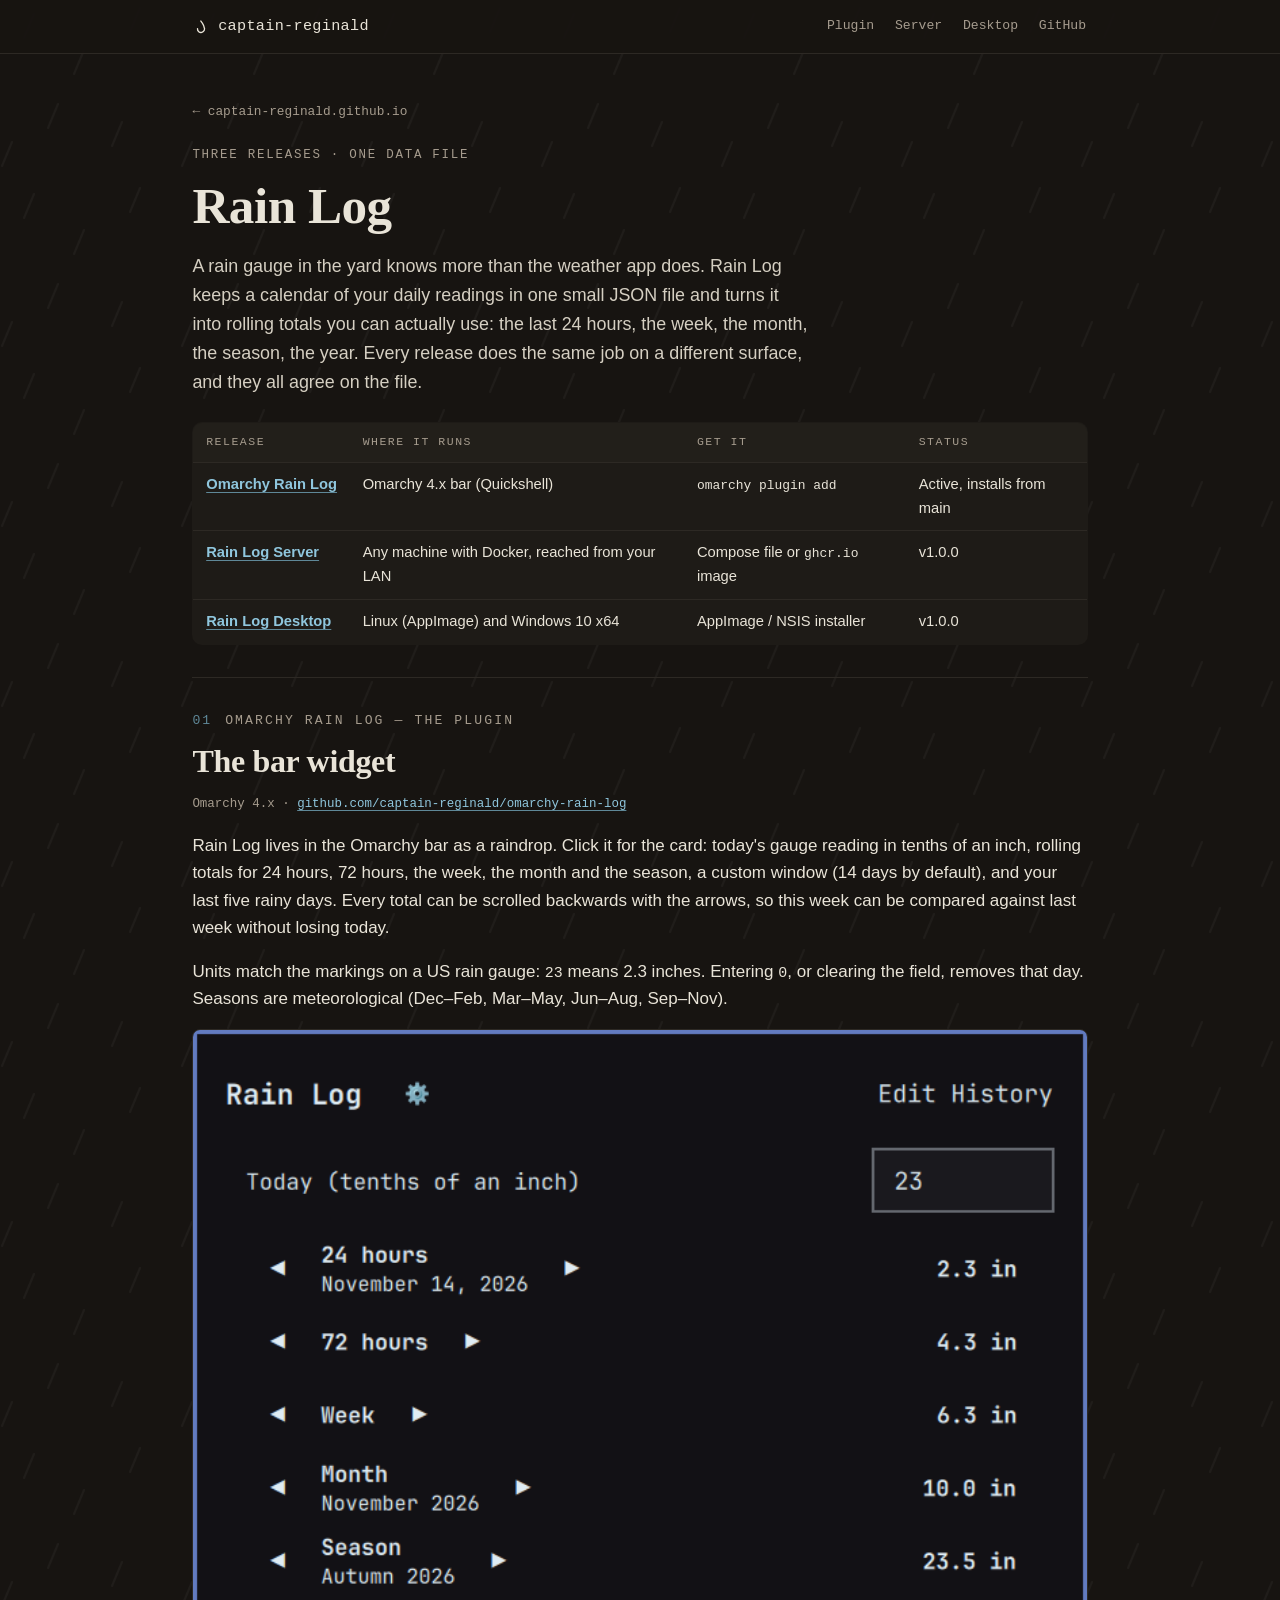
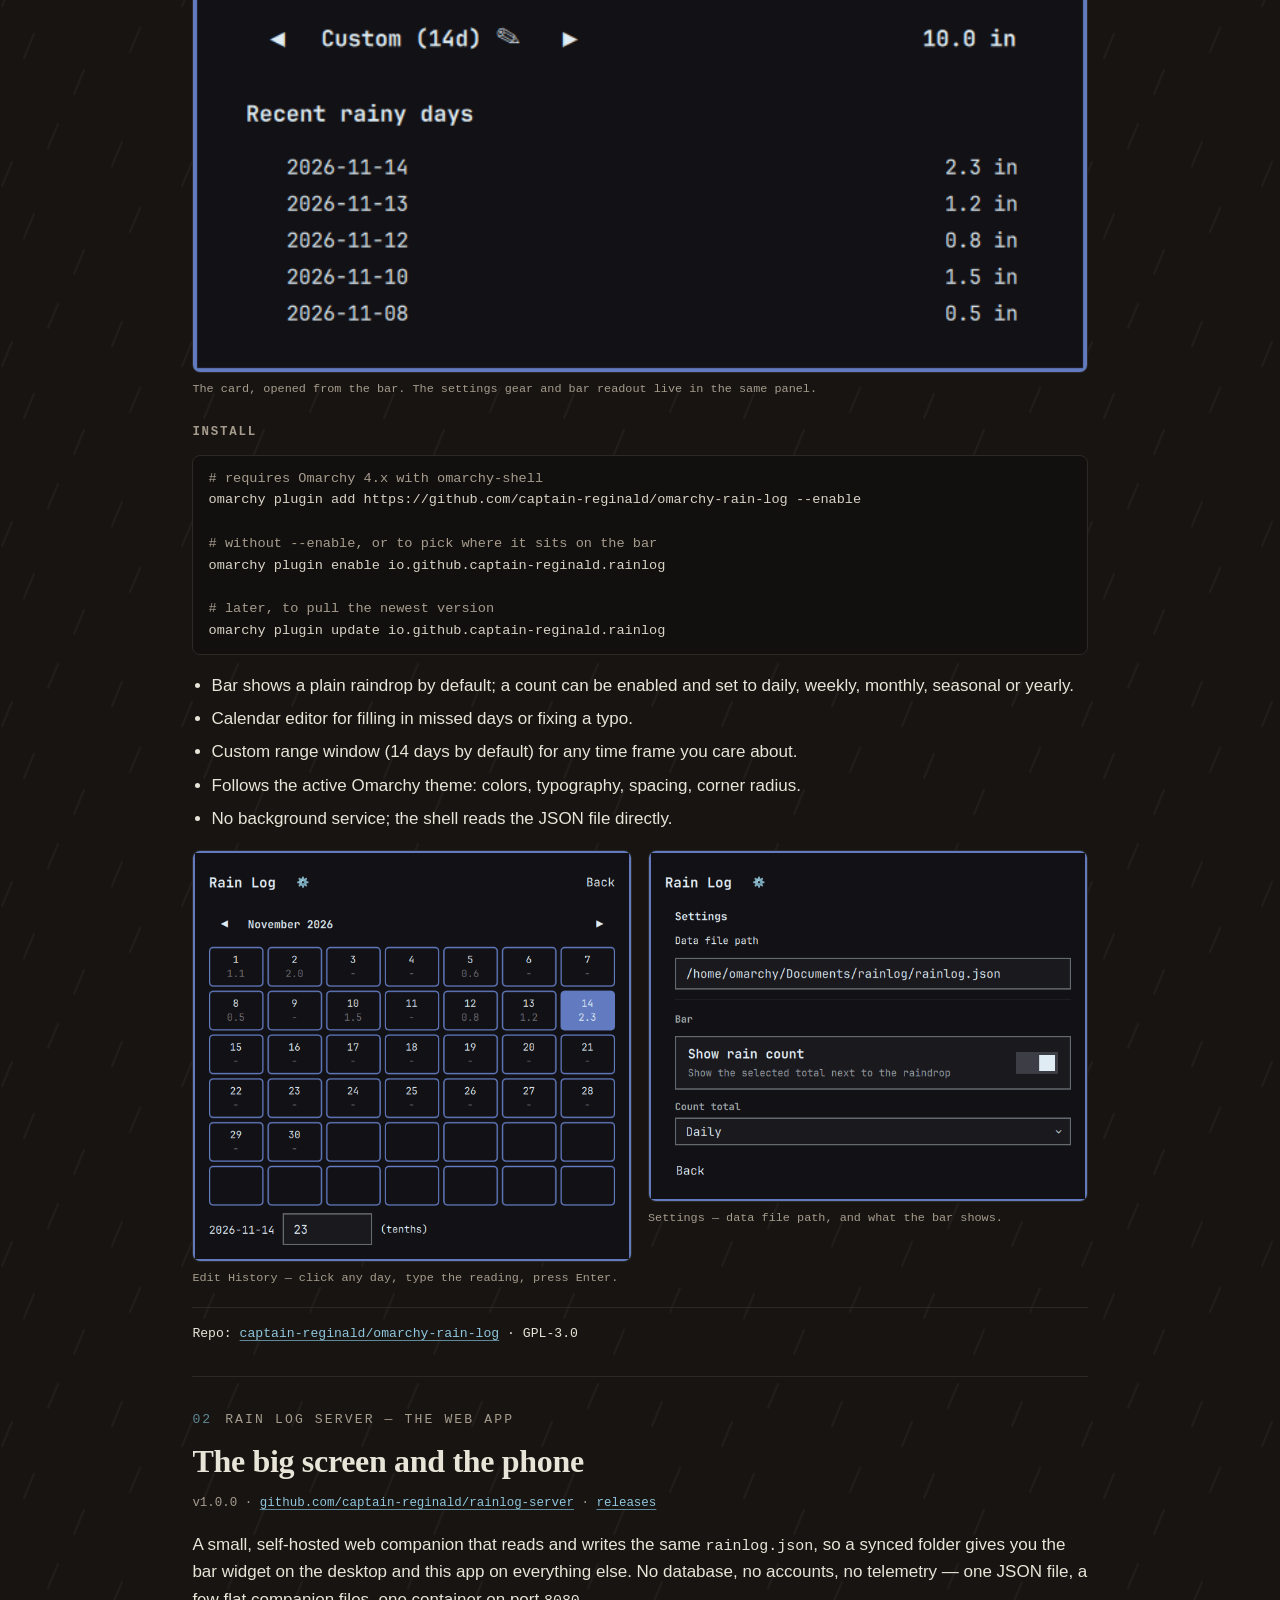
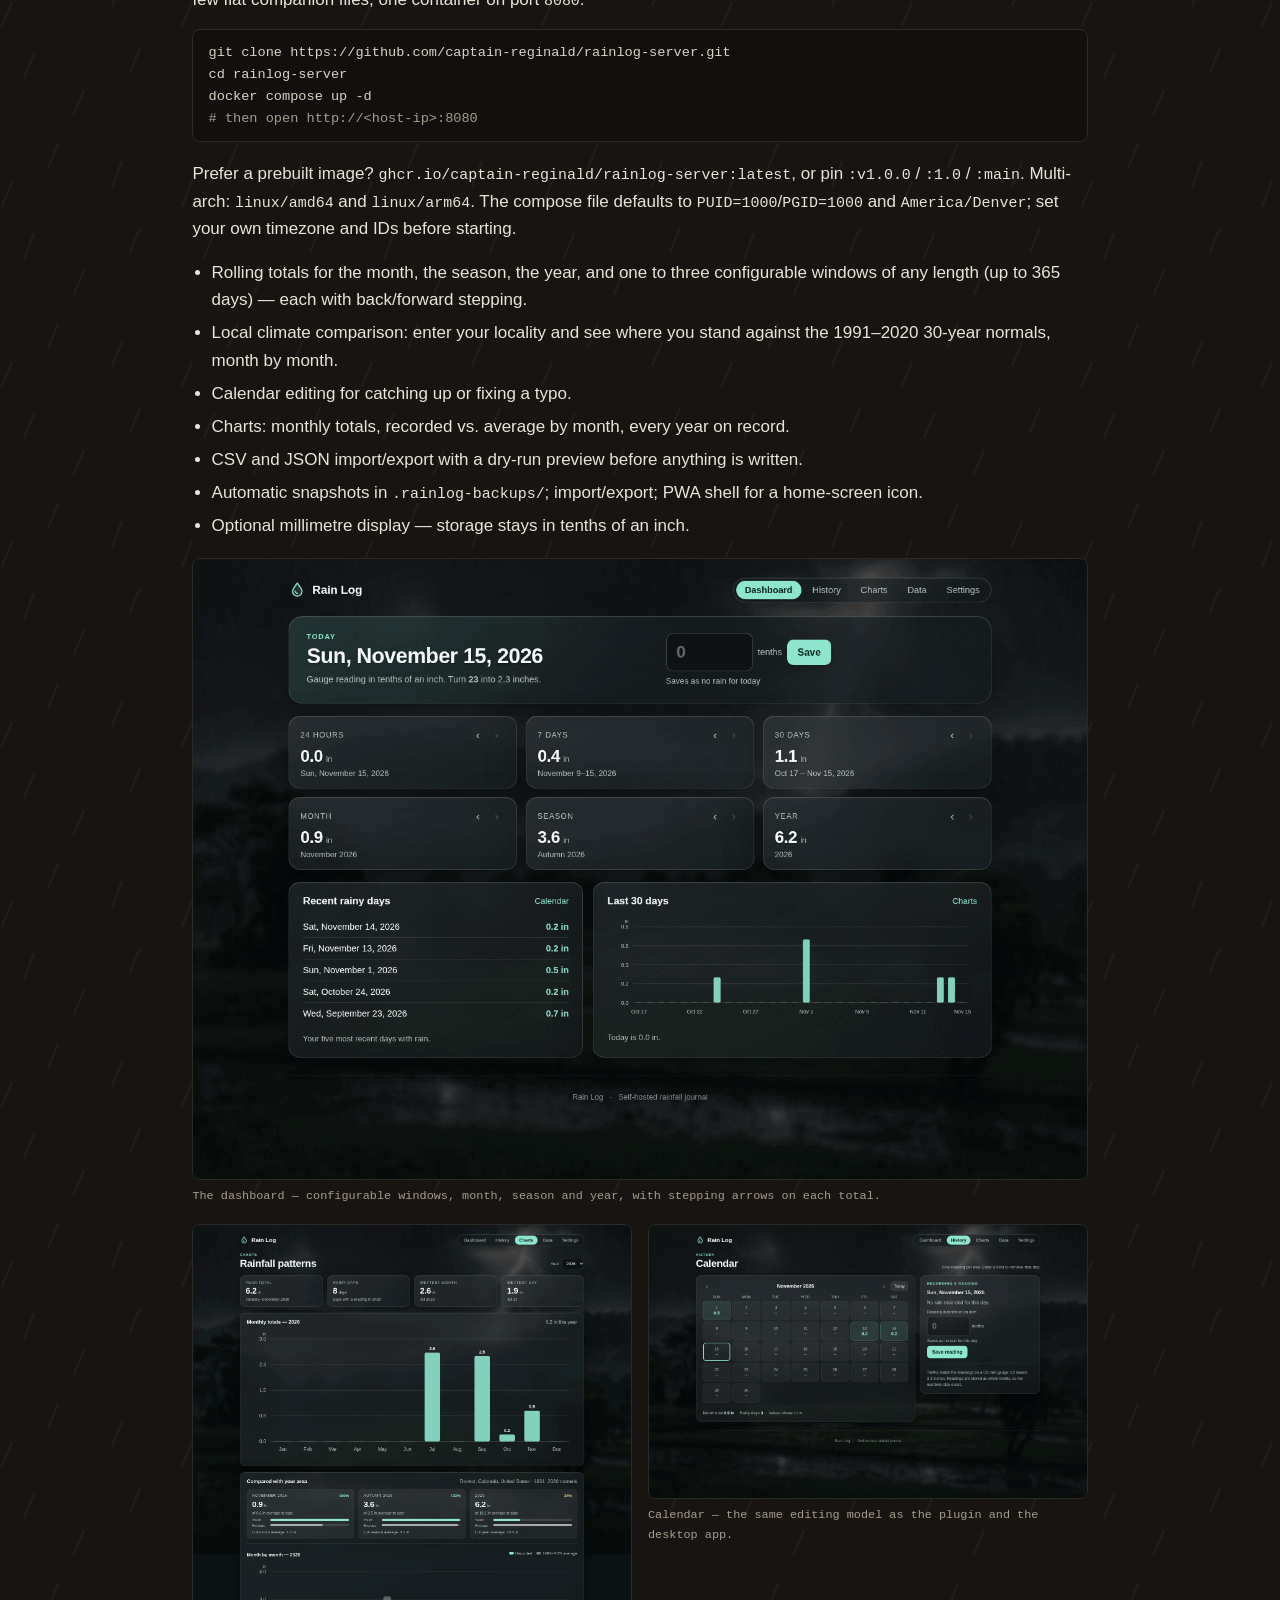
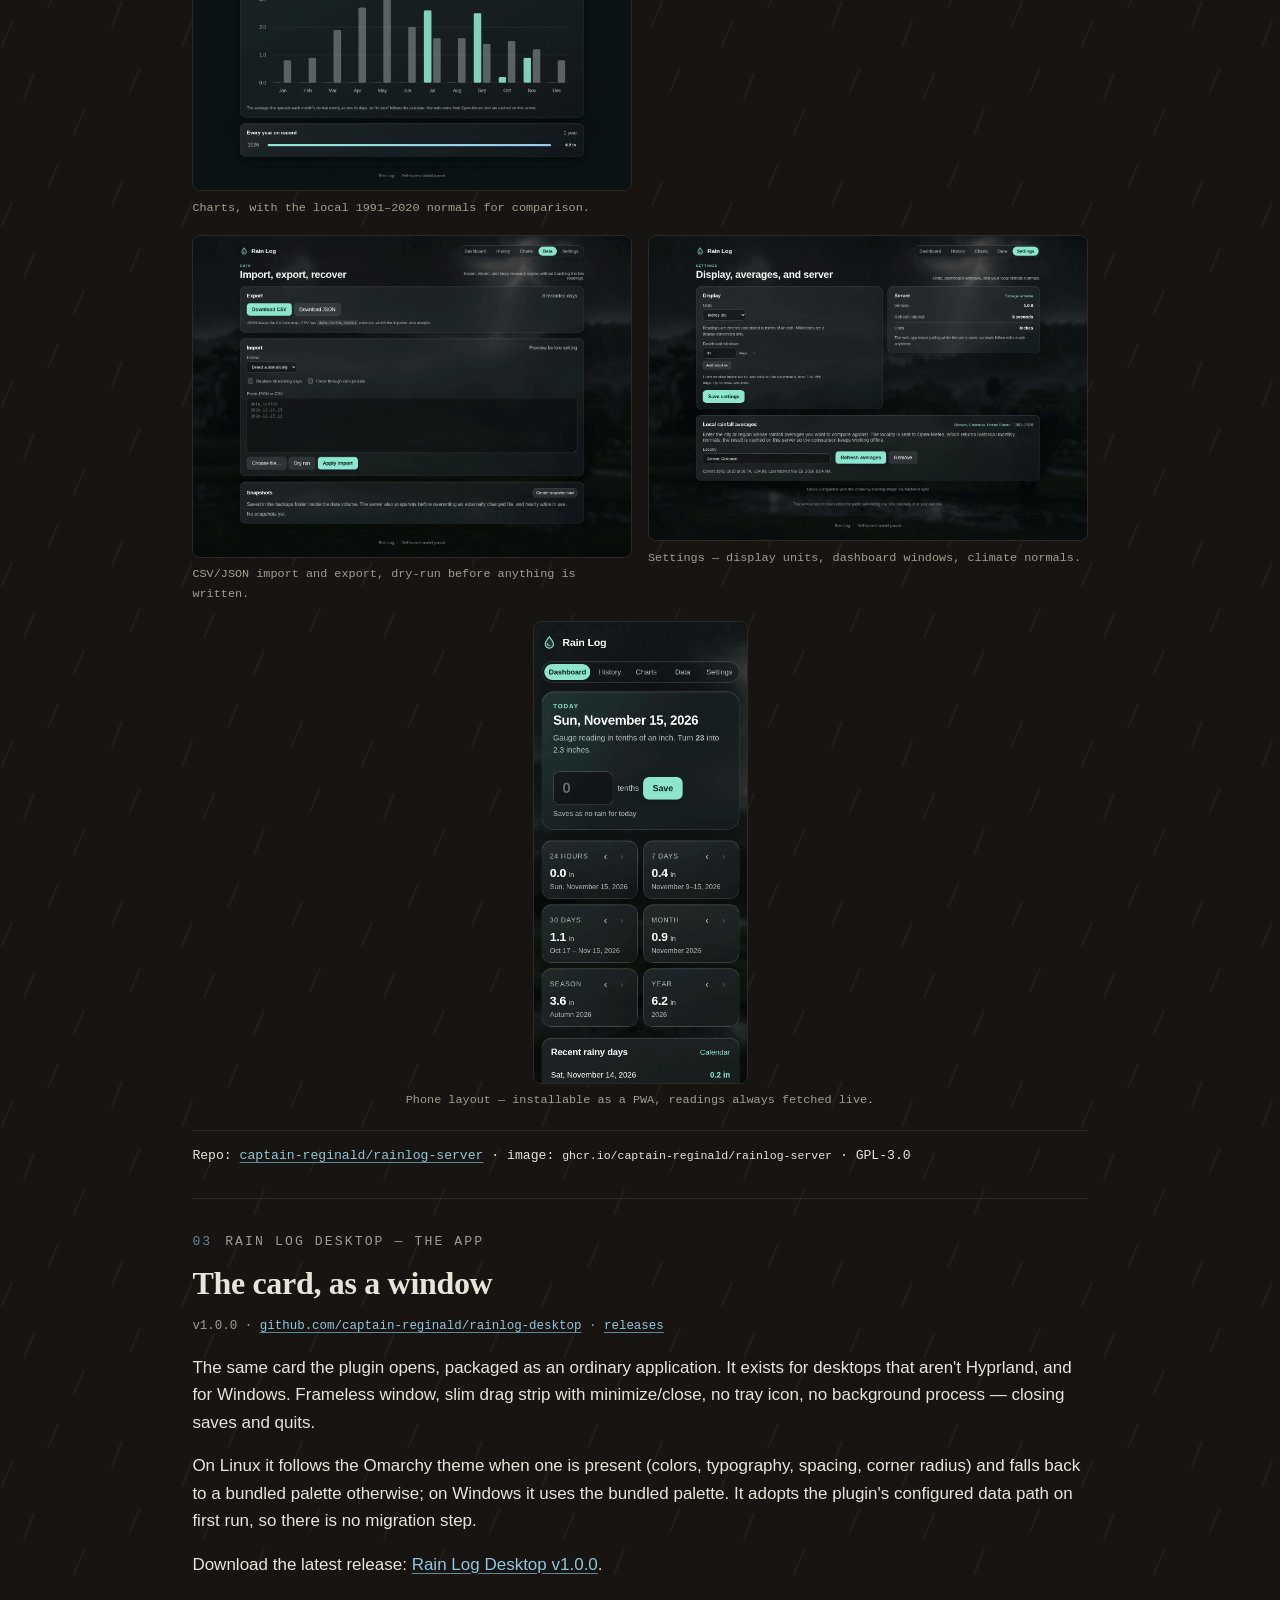
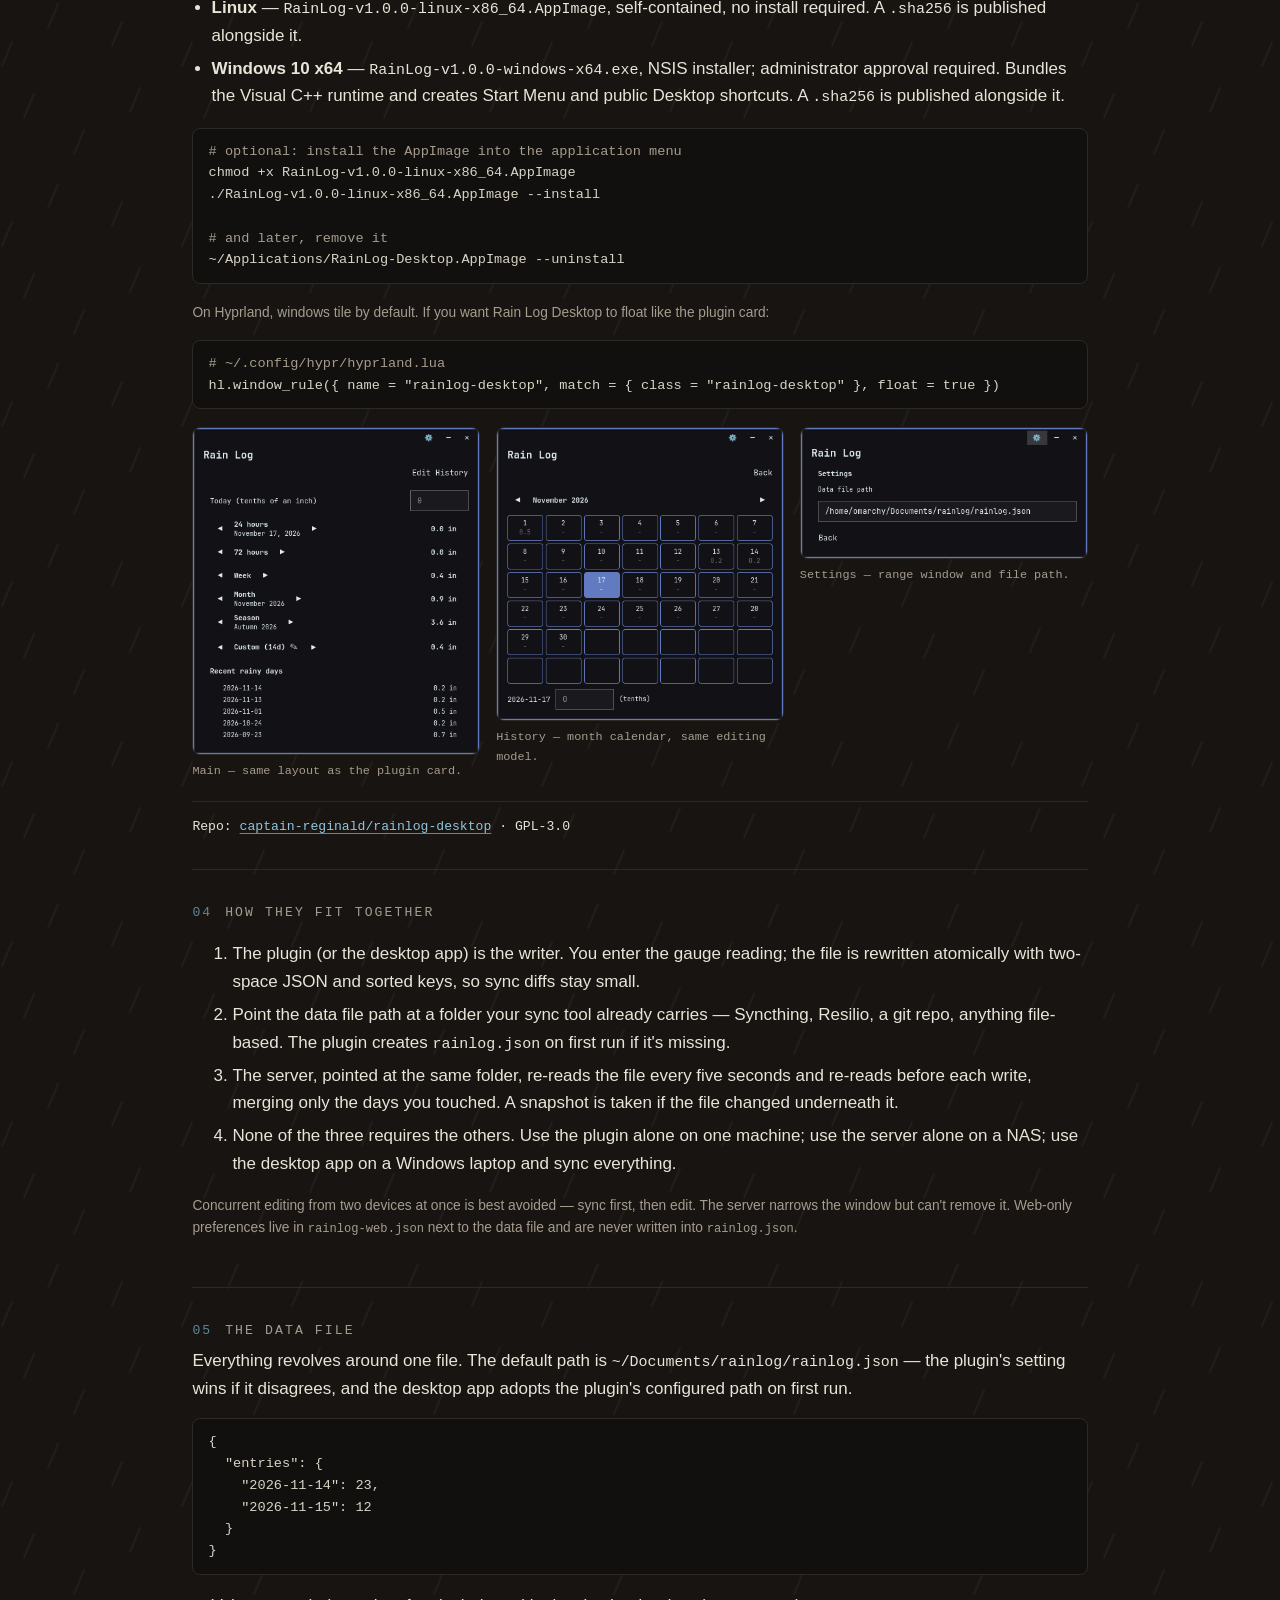
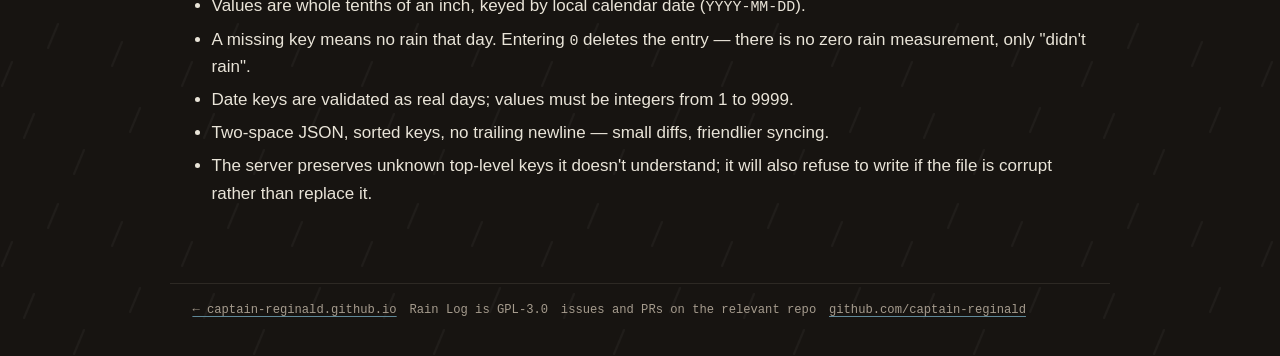
==== rainlog/index.html @ 2ef0c41a "Initial sites: landing page and Rain Log overview" ====
<!doctype html>
<html lang="en">
<head>
<meta charset="utf-8">
<meta name="viewport" content="width=device-width, initial-scale=1">
<title>Rain Log — captain-reginald.github.io</title>
<meta name="description" content="Rain Log in three releases: an Omarchy bar plugin, a self-hosted web app for your LAN, and a desktop companion for Linux and Windows. All of them read and write the same rainlog.json.">
<meta name="theme-color" content="#171411">
<link rel="icon" href="/favicon.svg" type="image/svg+xml">
<meta property="og:type" content="website">
<meta property="og:url" content="https://captain-reginald.github.io/rainlog/">
<meta property="og:title" content="Rain Log — three releases, one data file">
<meta property="og:description" content="An Omarchy bar plugin, a self-hosted web app, and a desktop companion for Windows and Linux. All read and write the same rainlog.json.">
<meta property="og:image" content="https://captain-reginald.github.io/rainlog/assets/server-dashboard.png">
<link rel="stylesheet" href="/rainlog/style.css">
</head>
<body>

<header class="top">
  <div class="wrap top-inner">
    <a class="brand" href="/" aria-label="captain-reginald — home">
      <svg width="17" height="17" viewBox="0 0 64 64" aria-hidden="true">
        <path d="M33.4 11.5c7.6 9.9 11.9 16.4 11.9 22.8a13.3 13.3 0 1 1-24.6 6" fill="none" stroke="currentColor" stroke-width="5" stroke-linecap="round" stroke-linejoin="round"/>
      </svg>
      captain-reginald
    </a>
    <nav aria-label="Rain Log">
      <a href="#plugin">Plugin</a>
      <a href="#server">Server</a>
      <a href="#desktop">Desktop</a>
      <a href="https://github.com/captain-reginald/rainlog-server">GitHub</a>
    </nav>
  </div>
</header>

<main class="wrap">

  <div class="page-head">
    <p class="crumb"><a href="/">← captain-reginald.github.io</a></p>
    <p class="kicker" style="margin-top: 1.4rem;">three releases · one data file</p>
    <h1>Rain Log</h1>
    <p class="lede">A rain gauge in the yard knows more than the weather app does. Rain Log keeps a calendar of your daily readings in one small JSON file and turns it into rolling totals you can actually use: the last 24 hours, the week, the month, the season, the year. Every release does the same job on a different surface, and they all agree on the file.</p>

    <div class="compare-wrap">
      <table class="compare">
        <thead>
          <tr><th scope="col">Release</th><th scope="col">Where it runs</th><th scope="col">Get it</th><th scope="col">Status</th></tr>
        </thead>
        <tbody>
          <tr>
            <td><a href="#plugin">Omarchy Rain Log</a></td>
            <td>Omarchy 4.x bar (Quickshell)</td>
            <td><code>omarchy plugin add</code></td>
            <td>Active, installs from main</td>
          </tr>
          <tr>
            <td><a href="#server">Rain Log Server</a></td>
            <td>Any machine with Docker, reached from your LAN</td>
            <td>Compose file or <code>ghcr.io</code> image</td>
            <td>v1.0.0</td>
          </tr>
          <tr>
            <td><a href="#desktop">Rain Log Desktop</a></td>
            <td>Linux (AppImage) and Windows 10 x64</td>
            <td>AppImage / NSIS installer</td>
            <td>v1.0.0</td>
          </tr>
        </tbody>
      </table>
    </div>
  </div>

  <section class="block" id="plugin" aria-labelledby="h-plugin">
    <h2 id="h-plugin"><span class="h-num">01</span>Omarchy Rain Log — the plugin</h2>
    <p class="release-title">The bar widget</p>
    <p class="status">Omarchy 4.x · <a href="https://github.com/captain-reginald/omarchy-rain-log">github.com/captain-reginald/omarchy-rain-log</a></p>

    <p>Rain Log lives in the Omarchy bar as a raindrop. Click it for the card: today's gauge reading in tenths of an inch, rolling totals for 24 hours, 72 hours, the week, the month and the season, a custom window (14 days by default), and your last five rainy days. Every total can be scrolled backwards with the arrows, so this week can be compared against last week without losing today.</p>

    <p>Units match the markings on a US rain gauge: <code>23</code> means 2.3 inches. Entering <code>0</code>, or clearing the field, removes that day. Seasons are meteorological (Dec–Feb, Mar–May, Jun–Aug, Sep–Nov).</p>

    <figure class="figure">
      <img src="/rainlog/assets/plugin-preview.png" alt="Rain Log plugin card open from the Omarchy bar: today's reading of 23 tenths, rolling totals for 24 hours, 72 hours, week, month, season and a 14-day custom window" width="660" height="620" loading="lazy">
      <figcaption>The card, opened from the bar. The settings gear and bar readout live in the same panel.</figcaption>
    </figure>

    <h3 class="kicker" style="margin-top:1.4rem;">Install</h3>
    <pre class="cmd"><span class="c"># requires Omarchy 4.x with omarchy-shell</span>
omarchy plugin add https://github.com/captain-reginald/omarchy-rain-log --enable

<span class="c"># without --enable, or to pick where it sits on the bar</span>
omarchy plugin enable io.github.captain-reginald.rainlog

<span class="c"># later, to pull the newest version</span>
omarchy plugin update io.github.captain-reginald.rainlog</pre>

    <ul>
      <li>Bar shows a plain raindrop by default; a count can be enabled and set to daily, weekly, monthly, seasonal or yearly.</li>
      <li>Calendar editor for filling in missed days or fixing a typo.</li>
      <li>Custom range window (14 days by default) for any time frame you care about.</li>
      <li>Follows the active Omarchy theme: colors, typography, spacing, corner radius.</li>
      <li>No background service; the shell reads the JSON file directly.</li>
    </ul>

    <div class="shot-row">
      <figure class="figure">
        <img src="/rainlog/assets/plugin-calendar.png" alt="Edit History calendar for November 2026, showing daily totals and an entry field for the selected day" loading="lazy">
        <figcaption>Edit History — click any day, type the reading, press Enter.</figcaption>
      </figure>
      <figure class="figure">
        <img src="/rainlog/assets/plugin-settings.png" alt="Plugin settings page with the data file path, the bar count toggle and the total to display" loading="lazy">
        <figcaption>Settings — data file path, and what the bar shows.</figcaption>
      </figure>
    </div>

    <p class="repo-line">Repo: <a href="https://github.com/captain-reginald/omarchy-rain-log">captain-reginald/omarchy-rain-log</a> · GPL-3.0</p>
  </section>

  <section class="block" id="server" aria-labelledby="h-server">
    <h2 id="h-server"><span class="h-num">02</span>Rain Log Server — the web app</h2>
    <p class="release-title">The big screen and the phone</p>
    <p class="status">v1.0.0 · <a href="https://github.com/captain-reginald/rainlog-server">github.com/captain-reginald/rainlog-server</a> · <a href="https://github.com/captain-reginald/rainlog-server/releases">releases</a></p>

    <p>A small, self-hosted web companion that reads and writes the same <code>rainlog.json</code>, so a synced folder gives you the bar widget on the desktop and this app on everything else. No database, no accounts, no telemetry — one JSON file, a few flat companion files, one container on port <code>8080</code>.</p>

    <pre class="cmd">git clone https://github.com/captain-reginald/rainlog-server.git
cd rainlog-server
docker compose up -d
<span class="c"># then open http://&lt;host-ip&gt;:8080</span></pre>

    <p>Prefer a prebuilt image? <code>ghcr.io/captain-reginald/rainlog-server:latest</code>, or pin <code>:v1.0.0</code> / <code>:1.0</code> / <code>:main</code>. Multi-arch: <code>linux/amd64</code> and <code>linux/arm64</code>. The compose file defaults to <code>PUID=1000</code>/<code>PGID=1000</code> and <code>America/Denver</code>; set your own timezone and IDs before starting.</p>

    <ul>
      <li>Rolling totals for the month, the season, the year, and one to three configurable windows of any length (up to 365 days) — each with back/forward stepping.</li>
      <li>Local climate comparison: enter your locality and see where you stand against the 1991–2020 30-year normals, month by month.</li>
      <li>Calendar editing for catching up or fixing a typo.</li>
      <li>Charts: monthly totals, recorded vs. average by month, every year on record.</li>
      <li>CSV and JSON import/export with a dry-run preview before anything is written.</li>
      <li>Automatic snapshots in <code>.rainlog-backups/</code>; import/export; PWA shell for a home-screen icon.</li>
      <li>Optional millimetre display — storage stays in tenths of an inch.</li>
    </ul>

    <figure class="figure">
      <img src="/rainlog/assets/server-dashboard.png" alt="Rain Log web dashboard: big-screen view with rolling totals for 24 hours, 7 days, a configurable 30-day window, month, season and year" width="1440" height="1024" loading="lazy">
      <figcaption>The dashboard — configurable windows, month, season and year, with stepping arrows on each total.</figcaption>
    </figure>

    <div class="shot-row">
      <figure class="figure">
        <img src="/rainlog/assets/server-charts.png" alt="Charts page: monthly totals for 2026, recorded versus 1991–2020 averages month by month, and every year on record" loading="lazy">
        <figcaption>Charts, with the local 1991–2020 normals for comparison.</figcaption>
      </figure>
      <figure class="figure">
        <img src="/rainlog/assets/server-history.png" alt="Calendar page: month grid with daily totals, side panel for recording or editing a reading" loading="lazy">
        <figcaption>Calendar — the same editing model as the plugin and the desktop app.</figcaption>
      </figure>
    </div>

    <div class="shot-row">
      <figure class="figure">
        <img src="/rainlog/assets/server-data.png" alt="Data page with import and export for JSON and CSV, including a dry-run preview" loading="lazy">
        <figcaption>CSV/JSON import and export, dry-run before anything is written.</figcaption>
      </figure>
      <figure class="figure">
        <img src="/rainlog/assets/server-settings.png" alt="Settings page: display units, dashboard windows, local climate normals, and server version" loading="lazy">
        <figcaption>Settings — display units, dashboard windows, climate normals.</figcaption>
      </figure>
    </div>

    <figure class="figure figure-phone">
      <img src="/rainlog/assets/server-mobile.png" alt="The web app on a phone: today's reading and the rolling totals stacked in one column" loading="lazy">
      <figcaption>Phone layout — installable as a PWA, readings always fetched live.</figcaption>
    </figure>

    <p class="repo-line">Repo: <a href="https://github.com/captain-reginald/rainlog-server">captain-reginald/rainlog-server</a> · image: <code>ghcr.io/captain-reginald/rainlog-server</code> · GPL-3.0</p>
  </section>

  <section class="block" id="desktop" aria-labelledby="h-desktop">
    <h2 id="h-desktop"><span class="h-num">03</span>Rain Log Desktop — the app</h2>
    <p class="release-title">The card, as a window</p>
    <p class="status">v1.0.0 · <a href="https://github.com/captain-reginald/rainlog-desktop">github.com/captain-reginald/rainlog-desktop</a> · <a href="https://github.com/captain-reginald/rainlog-desktop/releases/latest">releases</a></p>

    <p>The same card the plugin opens, packaged as an ordinary application. It exists for desktops that aren't Hyprland, and for Windows. Frameless window, slim drag strip with minimize/close, no tray icon, no background process — closing saves and quits.</p>

    <p>On Linux it follows the Omarchy theme when one is present (colors, typography, spacing, corner radius) and falls back to a bundled palette otherwise; on Windows it uses the bundled palette. It adopts the plugin's configured data path on first run, so there is no migration step.</p>

    <p>Download the latest release: <a href="https://github.com/captain-reginald/rainlog-desktop/releases/latest">Rain Log Desktop v1.0.0</a>.</p>
    <ul>
      <li><strong>Linux</strong> — <code>RainLog-v1.0.0-linux-x86_64.AppImage</code>, self-contained, no install required. A <code>.sha256</code> is published alongside it.</li>
      <li><strong>Windows 10 x64</strong> — <code>RainLog-v1.0.0-windows-x64.exe</code>, NSIS installer; administrator approval required. Bundles the Visual C++ runtime and creates Start Menu and public Desktop shortcuts. A <code>.sha256</code> is published alongside it.</li>
    </ul>

    <pre class="cmd"><span class="c"># optional: install the AppImage into the application menu</span>
chmod +x RainLog-v1.0.0-linux-x86_64.AppImage
./RainLog-v1.0.0-linux-x86_64.AppImage --install

<span class="c"># and later, remove it</span>
~/Applications/RainLog-Desktop.AppImage --uninstall</pre>

    <p class="kbd-note">On Hyprland, windows tile by default. If you want Rain Log Desktop to float like the plugin card:</p>
    <pre class="cmd"><span class="c"># ~/.config/hypr/hyprland.lua</span>
hl.window_rule({ name = "rainlog-desktop", match = { class = "rainlog-desktop" }, float = true })</pre>

    <div class="shot-row">
      <figure class="figure">
        <img src="/rainlog/assets/desktop-main.png" alt="Rain Log Desktop main window: gauge input, rolling totals, recent rainy days" loading="lazy">
        <figcaption>Main — same layout as the plugin card.</figcaption>
      </figure>
      <figure class="figure">
        <img src="/rainlog/assets/desktop-history.png" alt="Rain Log Desktop calendar editor" loading="lazy">
        <figcaption>History — month calendar, same editing model.</figcaption>
      </figure>
      <figure class="figure">
        <img src="/rainlog/assets/desktop-settings.png" alt="Rain Log Desktop settings view" loading="lazy">
        <figcaption>Settings — range window and file path.</figcaption>
      </figure>
    </div>

    <p class="repo-line">Repo: <a href="https://github.com/captain-reginald/rainlog-desktop">captain-reginald/rainlog-desktop</a> · GPL-3.0</p>
  </section>

  <section class="block" id="together" aria-labelledby="h-together">
    <h2 id="h-together"><span class="h-num">04</span>How they fit together</h2>
    <ol>
      <li>The plugin (or the desktop app) is the writer. You enter the gauge reading; the file is rewritten atomically with two-space JSON and sorted keys, so sync diffs stay small.</li>
      <li>Point the data file path at a folder your sync tool already carries — Syncthing, Resilio, a git repo, anything file-based. The plugin creates <code>rainlog.json</code> on first run if it's missing.</li>
      <li>The server, pointed at the same folder, re-reads the file every five seconds and re-reads before each write, merging only the days you touched. A snapshot is taken if the file changed underneath it.</li>
      <li>None of the three requires the others. Use the plugin alone on one machine; use the server alone on a NAS; use the desktop app on a Windows laptop and sync everything.</li>
    </ol>

    <p class="kbd-note">Concurrent editing from two devices at once is best avoided — sync first, then edit. The server narrows the window but can't remove it. Web-only preferences live in <code>rainlog-web.json</code> next to the data file and are never written into <code>rainlog.json</code>.</p>
  </section>

  <section class="block" id="data" aria-labelledby="h-data">
    <h2 id="h-data"><span class="h-num">05</span>The data file</h2>
    <p>Everything revolves around one file. The default path is <code>~/Documents/rainlog/rainlog.json</code> — the plugin's setting wins if it disagrees, and the desktop app adopts the plugin's configured path on first run.</p>
    <pre class="cmd">{
  "entries": {
    "2026-11-14": 23,
    "2026-11-15": 12
  }
}</pre>
    <ul>
      <li>Values are whole tenths of an inch, keyed by local calendar date (<code>YYYY-MM-DD</code>).</li>
      <li>A missing key means no rain that day. Entering <code>0</code> deletes the entry — there is no zero rain measurement, only "didn't rain".</li>
      <li>Date keys are validated as real days; values must be integers from 1 to 9999.</li>
      <li>Two-space JSON, sorted keys, no trailing newline — small diffs, friendlier syncing.</li>
      <li>The server preserves unknown top-level keys it doesn't understand; it will also refuse to write if the file is corrupt rather than replace it.</li>
    </ul>
  </section>

</main>

<footer class="foot">
  <div class="wrap foot-inner">
    <a href="/">← captain-reginald.github.io</a>
    <span>Rain Log is GPL-3.0</span>
    <span>issues and PRs on the relevant repo</span>
    <a href="https://github.com/captain-reginald">github.com/captain-reginald</a>
  </div>
</footer>

</body>
</html>
---- rainlog/style.css ----
/* captain-reginald.github.io/rainlog — Rain Log overview */

:root {
  --bg: #171411;
  --panel: #1e1b17;
  --panel-2: #221f1a;
  --line: #2d2924;
  --text: #e9e4d8;
  --muted: #a69c8e;
  --accent: #8fc6dd;
  --accent-dim: #5f8898;
  --ok: #9fd6a4;
  --mono: ui-monospace, "SF Mono", "Cascadia Mono", Menlo, Consolas, "Liberation Mono", monospace;
  --serif: "Iowan Old Style", "Palatino Linotype", Palatino, Georgia, "Times New Roman", serif;
  --sans: -apple-system, BlinkMacSystemFont, "Segoe UI", Roboto, "Helvetica Neue", Arial, sans-serif;
}

* { box-sizing: border-box; }

html { scroll-behavior: smooth; }

body {
  margin: 0;
  background-color: var(--bg);
  background-image: url("data:image/svg+xml,%3Csvg xmlns='http://www.w3.org/2000/svg' width='180' height='180'%3E%3Cg stroke='%23e9e4d8' stroke-opacity='.045' stroke-width='2' stroke-linecap='round'%3E%3Cpath d='M34 14l-10 24'/%3E%3Cpath d='M84 50l-10 24'/%3E%3Cpath d='M140 8l-10 24'/%3E%3Cpath d='M58 104l-10 24'/%3E%3Cpath d='M122 122l-10 24'/%3E%3Cpath d='M12 142l-10 24'/%3E%3C/g%3E%3C/svg%3E");
  color: var(--text);
  font-family: var(--sans);
  font-size: 17px;
  line-height: 1.62;
}

.wrap { max-width: 940px; margin: 0 auto; padding: 0 1.4rem; }

a { color: var(--accent); text-decoration-color: var(--accent-dim); text-underline-offset: 3px; }
a:hover { color: #b7dcea; text-decoration-color: var(--accent); }

:focus-visible { outline: 2px solid var(--accent); outline-offset: 3px; border-radius: 2px; }

::selection { background: #3a4a52; color: #f0f4f6; }

code { font-family: var(--mono); font-size: .88em; }

/* ---------- top bar ---------- */

.top { border-bottom: 1px solid var(--line); background: rgba(23, 20, 17, .92); }

.top-inner {
  display: flex; align-items: center; justify-content: space-between;
  gap: 1rem; padding: .7rem 1.4rem;
}

.brand {
  display: inline-flex; align-items: center; gap: .55rem;
  font-family: var(--mono); font-size: .95rem; letter-spacing: .02em;
  color: var(--text); text-decoration: none;
}
.brand svg { display: block; }
.brand:hover { color: var(--accent); }

.top nav { display: flex; gap: 1.1rem; font-family: var(--mono); font-size: .82rem; }
.top nav a { color: var(--muted); text-decoration: none; padding: .25rem .1rem; border-bottom: 1px solid transparent; }
.top nav a:hover { color: var(--text); border-bottom-color: var(--accent); }

/* ---------- page head ---------- */

.crumb { margin: 1.4rem 0 0; font-family: var(--mono); font-size: .8rem; }
.crumb a { color: var(--muted); text-decoration: none; }
.crumb a:hover { color: var(--accent); }

.page-head { padding: 1.6rem 0 2rem; border-bottom: 1px solid var(--line); }

.kicker {
  margin: 0 0 .8rem; font-family: var(--mono); font-size: .78rem;
  letter-spacing: .14em; text-transform: uppercase; color: var(--muted);
}

h1 {
  margin: 0; font-family: var(--serif); font-weight: 600;
  font-size: clamp(2.4rem, 5.5vw, 3.2rem); letter-spacing: -0.01em; line-height: 1.1;
}

.lede { max-width: 62ch; margin: 1.1rem 0 0; font-size: 1.12rem; color: #d5cfc2; }

/* ---------- blocks ---------- */

.block { padding: 2rem 0; border-bottom: 1px solid var(--line); }
.block:last-of-type { border-bottom: 0; }

h2 {
  display: flex; align-items: baseline; gap: .8rem;
  margin: 0 0 .35rem; font-family: var(--mono); font-weight: 400;
  font-size: .82rem; letter-spacing: .16em; text-transform: uppercase;
  color: var(--muted);
}
.h-num { color: var(--accent-dim); }

.release-title {
  margin: 0 0 .2rem; font-family: var(--serif); font-weight: 600;
  font-size: clamp(1.5rem, 3.4vw, 2rem); letter-spacing: -0.01em;
}

.status {
  margin: .35rem 0 1.1rem; font-family: var(--mono); font-size: .78rem;
  color: var(--muted);
}
.status a { color: var(--accent); }

p { margin: 0 0 1rem; }
ul { margin: 0 0 1.1rem; padding-left: 1.2rem; }
li { margin-bottom: .35rem; }

/* ---------- comparison table ---------- */

.compare-wrap { overflow-x: auto; margin: 1.6rem 0 0; }

table.compare {
  width: 100%; border-collapse: collapse; font-size: .92rem;
  background: var(--panel); border: 1px solid var(--line); border-radius: 10px;
  overflow: hidden; min-width: 640px;
}
.compare th, .compare td {
  text-align: left; padding: .62rem .8rem; border-bottom: 1px solid var(--line);
  vertical-align: top;
}
.compare thead th {
  font-family: var(--mono); font-weight: 400; font-size: .72rem;
  letter-spacing: .13em; text-transform: uppercase; color: var(--muted);
  background: var(--panel-2);
}
.compare tbody tr:last-child td { border-bottom: 0; }
.compare td:first-child { white-space: nowrap; font-weight: 600; }
.compare a { white-space: nowrap; }

/* ---------- command blocks ---------- */

.cmd {
  margin: 0 0 1.1rem; padding: .75rem .95rem; overflow-x: auto;
  background: #12100e; border: 1px solid var(--line); border-radius: 8px;
  font-family: var(--mono); font-size: .85rem; line-height: 1.6; color: #d8d3c6;
}
.cmd .c { color: var(--muted); }
.cmd b { color: var(--accent); font-weight: 400; }

/* ---------- figures ---------- */

.figure { margin: 0 0 1.1rem; }
.figure img {
  display: block; width: 100%; height: auto;
  border: 1px solid var(--line); border-radius: 8px; background: #0f0e0c;
}
figcaption {
  margin-top: .45rem; font-family: var(--mono); font-size: .74rem; color: var(--muted);
}

.shot-row {
  display: grid; grid-template-columns: repeat(auto-fit, minmax(210px, 1fr));
  gap: 1rem; margin-bottom: 1.1rem;
}
.shot-row .figure { margin: 0; }

.figure-phone { text-align: center; }
.figure-phone img { max-width: 215px; margin: 0 auto; }

/* ---------- misc ---------- */

.repo-line {
  font-family: var(--mono); font-size: .82rem; margin: 1.2rem 0 0;
  border-top: 1px solid var(--line); padding-top: .9rem;
}

.kbd-note { font-size: .86rem; color: var(--muted); }

/* ---------- footer ---------- */

.foot { padding: 1.6rem 0 2.2rem; }
.foot-inner {
  display: flex; flex-wrap: wrap; gap: .4rem .8rem; align-items: center;
  font-family: var(--mono); font-size: .76rem; color: var(--muted);
  border-top: 1px solid var(--line); padding-top: 1.1rem;
}
.foot-inner a { color: var(--muted); }
.foot-inner a:hover { color: var(--accent); }

/* ---------- responsive ---------- */

@media (max-width: 700px) {
  .top nav { gap: .7rem; font-size: .74rem; }
  .kicker { font-size: .68rem; }
  .shot-row { grid-template-columns: 1fr; }
}
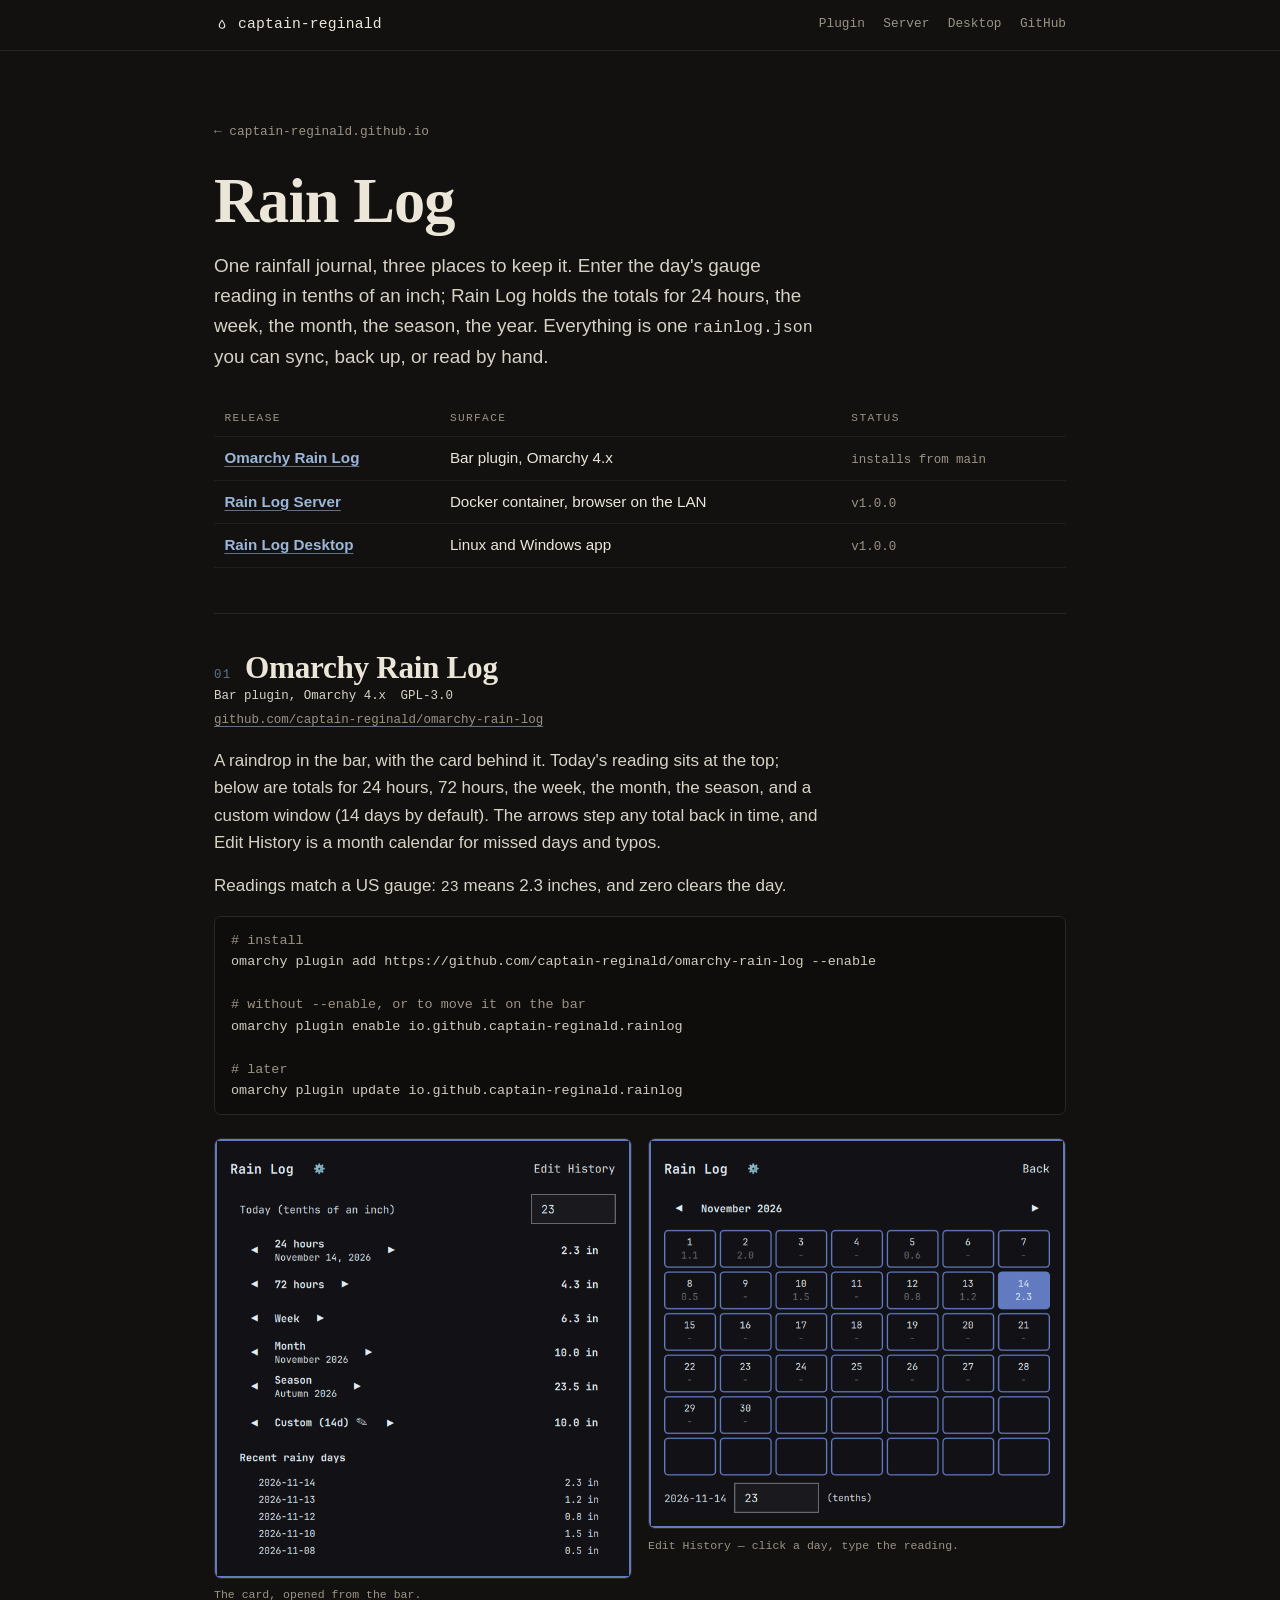
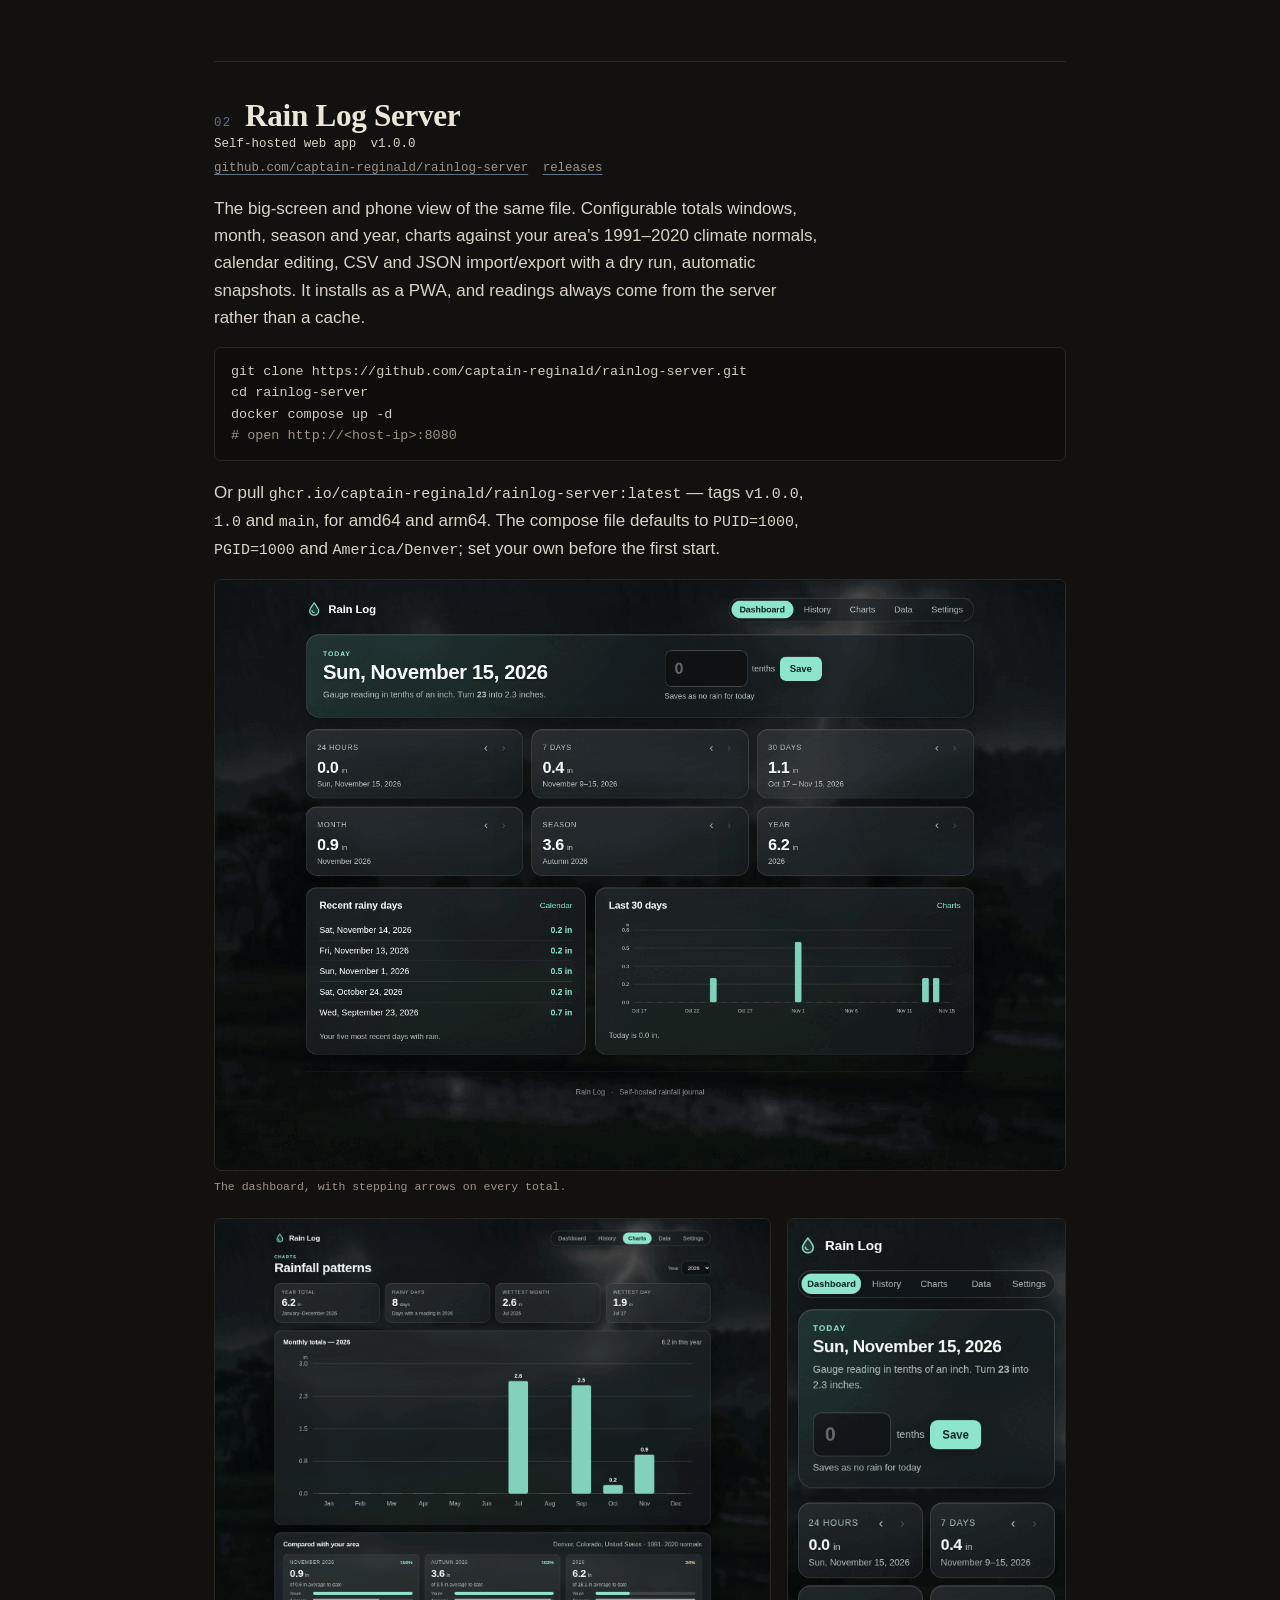
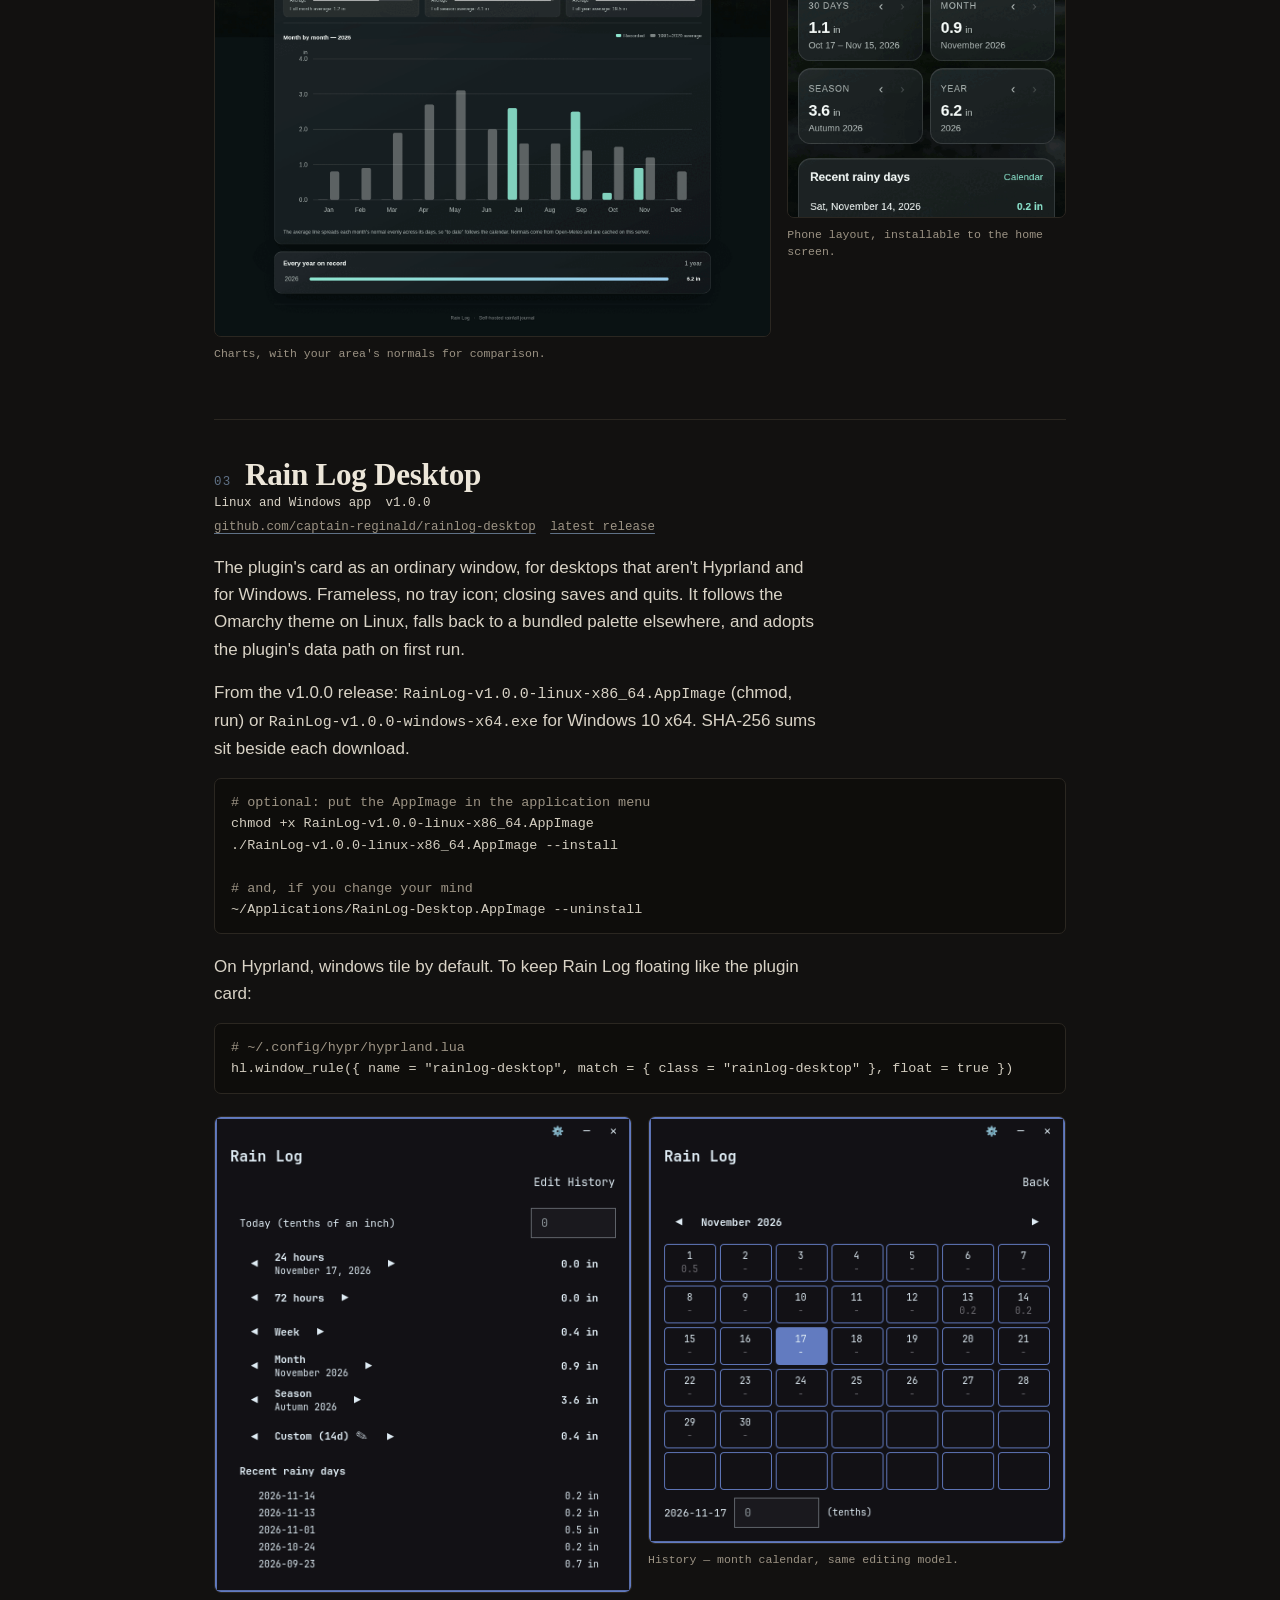
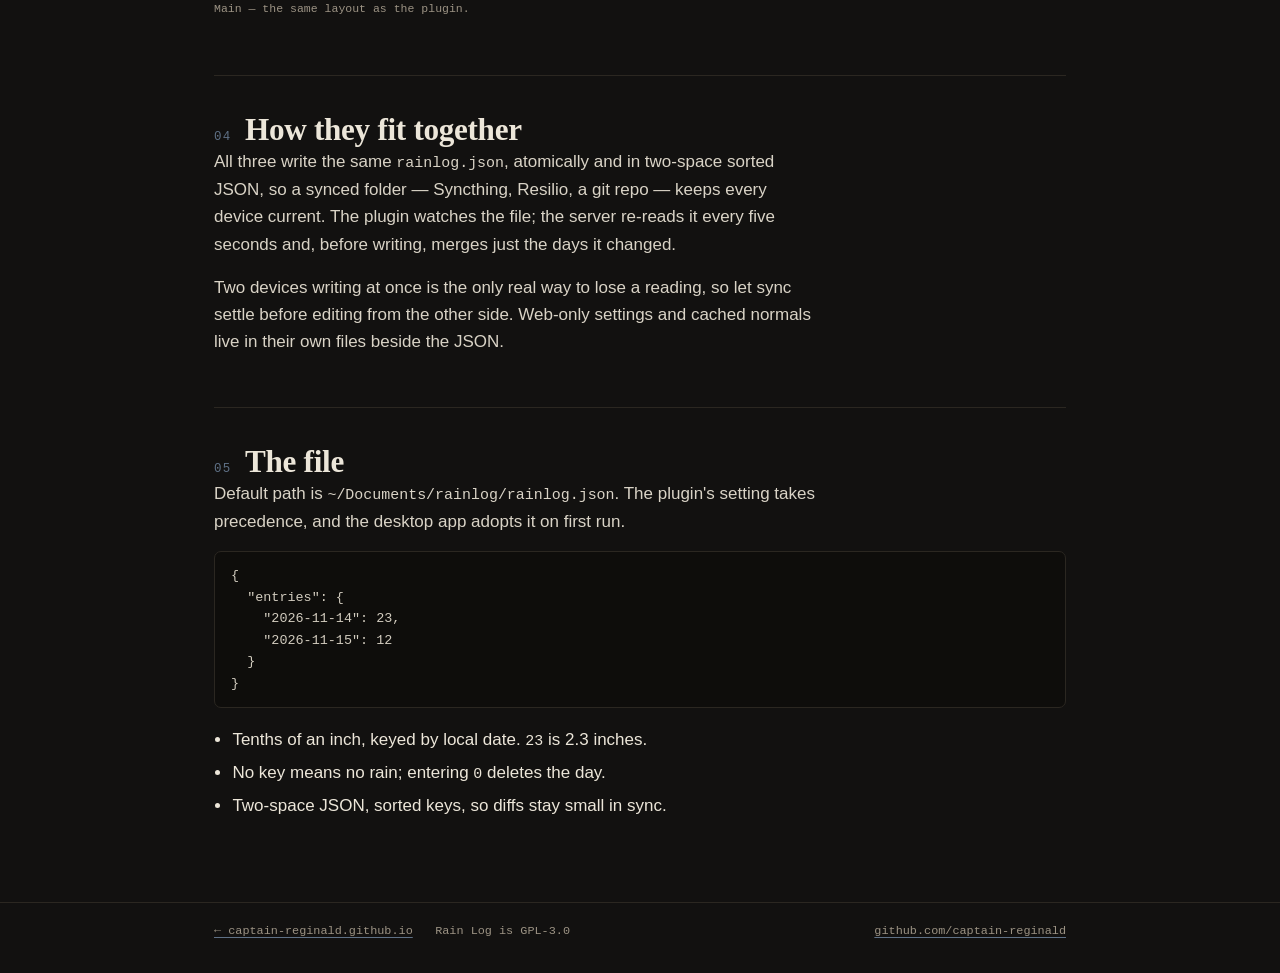
==== commit 3c3ac867: "Rework both pages: tighter copy, one stylesheet, trimmed screenshots" ====
--- a/rainlog/index.html
+++ b/rainlog/index.html
@@ -3,24 +3,24 @@
 <head>
 <meta charset="utf-8">
 <meta name="viewport" content="width=device-width, initial-scale=1">
-<title>Rain Log — captain-reginald.github.io</title>
-<meta name="description" content="Rain Log in three releases: an Omarchy bar plugin, a self-hosted web app for your LAN, and a desktop companion for Linux and Windows. All of them read and write the same rainlog.json.">
-<meta name="theme-color" content="#171411">
+<title>Rain Log — Captain Reginald</title>
+<meta name="description" content="Rain Log: a rainfall journal for the Omarchy bar, the LAN, and the desktop. Three releases, one rainlog.json, a decade of seasonal totals.">
+<meta name="theme-color" content="#121110">
 <link rel="icon" href="/favicon.svg" type="image/svg+xml">
 <meta property="og:type" content="website">
 <meta property="og:url" content="https://captain-reginald.github.io/rainlog/">
-<meta property="og:title" content="Rain Log — three releases, one data file">
-<meta property="og:description" content="An Omarchy bar plugin, a self-hosted web app, and a desktop companion for Windows and Linux. All read and write the same rainlog.json.">
+<meta property="og:title" content="Rain Log — three releases, one file">
+<meta property="og:description" content="An Omarchy bar plugin, a self-hosted web app, and a desktop app for Linux and Windows, all sharing one rainlog.json.">
 <meta property="og:image" content="https://captain-reginald.github.io/rainlog/assets/server-dashboard.png">
-<link rel="stylesheet" href="/rainlog/style.css">
+<link rel="stylesheet" href="/style.css">
 </head>
 <body>
 
 <header class="top">
   <div class="wrap top-inner">
-    <a class="brand" href="/" aria-label="captain-reginald — home">
-      <svg width="17" height="17" viewBox="0 0 64 64" aria-hidden="true">
-        <path d="M33.4 11.5c7.6 9.9 11.9 16.4 11.9 22.8a13.3 13.3 0 1 1-24.6 6" fill="none" stroke="currentColor" stroke-width="5" stroke-linecap="round" stroke-linejoin="round"/>
+    <a class="brand" href="/" aria-label="Captain Reginald — home">
+      <svg width="16" height="16" viewBox="0 0 64 64" aria-hidden="true">
+        <path d="M32 13c7 9 11 15 11 21a11 11 0 0 1-22 0c0-6 4-12 11-21z" fill="none" stroke="currentColor" stroke-width="4.5" stroke-linejoin="round"/>
       </svg>
       captain-reginald
     </a>
@@ -35,205 +35,134 @@
 
 <main class="wrap">
 
-  <div class="page-head">
+  <section class="hero">
     <p class="crumb"><a href="/">← captain-reginald.github.io</a></p>
-    <p class="kicker" style="margin-top: 1.4rem;">three releases · one data file</p>
     <h1>Rain Log</h1>
-    <p class="lede">A rain gauge in the yard knows more than the weather app does. Rain Log keeps a calendar of your daily readings in one small JSON file and turns it into rolling totals you can actually use: the last 24 hours, the week, the month, the season, the year. Every release does the same job on a different surface, and they all agree on the file.</p>
+    <p class="lede">One rainfall journal, three places to keep it. Enter the day's gauge reading in tenths of an inch; Rain Log holds the totals for 24 hours, the week, the month, the season, the year. Everything is one <code>rainlog.json</code> you can sync, back up, or read by hand.</p>
 
-    <div class="compare-wrap">
-      <table class="compare">
+    <div class="glance-wrap">
+      <table class="glance">
         <thead>
-          <tr><th scope="col">Release</th><th scope="col">Where it runs</th><th scope="col">Get it</th><th scope="col">Status</th></tr>
+          <tr><th scope="col">Release</th><th scope="col">Surface</th><th scope="col">Status</th></tr>
         </thead>
         <tbody>
           <tr>
             <td><a href="#plugin">Omarchy Rain Log</a></td>
-            <td>Omarchy 4.x bar (Quickshell)</td>
-            <td><code>omarchy plugin add</code></td>
-            <td>Active, installs from main</td>
+            <td>Bar plugin, Omarchy 4.x</td>
+            <td>installs from main</td>
           </tr>
           <tr>
             <td><a href="#server">Rain Log Server</a></td>
-            <td>Any machine with Docker, reached from your LAN</td>
-            <td>Compose file or <code>ghcr.io</code> image</td>
+            <td>Docker container, browser on the LAN</td>
             <td>v1.0.0</td>
           </tr>
           <tr>
             <td><a href="#desktop">Rain Log Desktop</a></td>
-            <td>Linux (AppImage) and Windows 10 x64</td>
-            <td>AppImage / NSIS installer</td>
+            <td>Linux and Windows app</td>
             <td>v1.0.0</td>
           </tr>
         </tbody>
       </table>
     </div>
-  </div>
+  </section>
 
-  <section class="block" id="plugin" aria-labelledby="h-plugin">
-    <h2 id="h-plugin"><span class="h-num">01</span>Omarchy Rain Log — the plugin</h2>
-    <p class="release-title">The bar widget</p>
-    <p class="status">Omarchy 4.x · <a href="https://github.com/captain-reginald/omarchy-rain-log">github.com/captain-reginald/omarchy-rain-log</a></p>
+  <section class="entry" id="plugin">
+    <h2><span class="num">01</span>Omarchy Rain Log</h2>
+    <p class="meta"><span>Bar plugin, Omarchy 4.x</span> <span>GPL-3.0</span> <a href="https://github.com/captain-reginald/omarchy-rain-log">github.com/captain-reginald/omarchy-rain-log</a></p>
 
-    <p>Rain Log lives in the Omarchy bar as a raindrop. Click it for the card: today's gauge reading in tenths of an inch, rolling totals for 24 hours, 72 hours, the week, the month and the season, a custom window (14 days by default), and your last five rainy days. Every total can be scrolled backwards with the arrows, so this week can be compared against last week without losing today.</p>
+    <p>A raindrop in the bar, with the card behind it. Today's reading sits at the top; below are totals for 24 hours, 72 hours, the week, the month, the season, and a custom window (14 days by default). The arrows step any total back in time, and Edit History is a month calendar for missed days and typos.</p>
+    <p>Readings match a US gauge: <code>23</code> means 2.3 inches, and zero clears the day.</p>
 
-    <p>Units match the markings on a US rain gauge: <code>23</code> means 2.3 inches. Entering <code>0</code>, or clearing the field, removes that day. Seasons are meteorological (Dec–Feb, Mar–May, Jun–Aug, Sep–Nov).</p>
-
-    <figure class="figure">
-      <img src="/rainlog/assets/plugin-preview.png" alt="Rain Log plugin card open from the Omarchy bar: today's reading of 23 tenths, rolling totals for 24 hours, 72 hours, week, month, season and a 14-day custom window" width="660" height="620" loading="lazy">
-      <figcaption>The card, opened from the bar. The settings gear and bar readout live in the same panel.</figcaption>
-    </figure>
-
-    <h3 class="kicker" style="margin-top:1.4rem;">Install</h3>
-    <pre class="cmd"><span class="c"># requires Omarchy 4.x with omarchy-shell</span>
+    <pre class="cmd"><span class="c"># install</span>
 omarchy plugin add https://github.com/captain-reginald/omarchy-rain-log --enable
 
-<span class="c"># without --enable, or to pick where it sits on the bar</span>
+<span class="c"># without --enable, or to move it on the bar</span>
 omarchy plugin enable io.github.captain-reginald.rainlog
 
-<span class="c"># later, to pull the newest version</span>
+<span class="c"># later</span>
 omarchy plugin update io.github.captain-reginald.rainlog</pre>
-
-    <ul>
-      <li>Bar shows a plain raindrop by default; a count can be enabled and set to daily, weekly, monthly, seasonal or yearly.</li>
-      <li>Calendar editor for filling in missed days or fixing a typo.</li>
-      <li>Custom range window (14 days by default) for any time frame you care about.</li>
-      <li>Follows the active Omarchy theme: colors, typography, spacing, corner radius.</li>
-      <li>No background service; the shell reads the JSON file directly.</li>
-    </ul>
 
     <div class="shot-row">
       <figure class="figure">
-        <img src="/rainlog/assets/plugin-calendar.png" alt="Edit History calendar for November 2026, showing daily totals and an entry field for the selected day" loading="lazy">
-        <figcaption>Edit History — click any day, type the reading, press Enter.</figcaption>
+        <img src="/rainlog/assets/plugin-preview.png" alt="The Rain Log card open from the Omarchy bar: today's reading of 23 tenths, totals for 24 hours through the season, and recent rainy days" width="660" height="620" loading="lazy">
+        <figcaption>The card, opened from the bar.</figcaption>
       </figure>
       <figure class="figure">
-        <img src="/rainlog/assets/plugin-settings.png" alt="Plugin settings page with the data file path, the bar count toggle and the total to display" loading="lazy">
-        <figcaption>Settings — data file path, and what the bar shows.</figcaption>
+        <img src="/rainlog/assets/plugin-calendar.png" alt="Edit History calendar for November 2026 with daily totals and an entry field for the selected day" width="660" height="613" loading="lazy">
+        <figcaption>Edit History — click a day, type the reading.</figcaption>
       </figure>
     </div>
-
-    <p class="repo-line">Repo: <a href="https://github.com/captain-reginald/omarchy-rain-log">captain-reginald/omarchy-rain-log</a> · GPL-3.0</p>
   </section>
 
-  <section class="block" id="server" aria-labelledby="h-server">
-    <h2 id="h-server"><span class="h-num">02</span>Rain Log Server — the web app</h2>
-    <p class="release-title">The big screen and the phone</p>
-    <p class="status">v1.0.0 · <a href="https://github.com/captain-reginald/rainlog-server">github.com/captain-reginald/rainlog-server</a> · <a href="https://github.com/captain-reginald/rainlog-server/releases">releases</a></p>
+  <section class="entry" id="server">
+    <h2><span class="num">02</span>Rain Log Server</h2>
+    <p class="meta"><span>Self-hosted web app</span> <span>v1.0.0</span> <a href="https://github.com/captain-reginald/rainlog-server">github.com/captain-reginald/rainlog-server</a> <a href="https://github.com/captain-reginald/rainlog-server/releases">releases</a></p>
 
-    <p>A small, self-hosted web companion that reads and writes the same <code>rainlog.json</code>, so a synced folder gives you the bar widget on the desktop and this app on everything else. No database, no accounts, no telemetry — one JSON file, a few flat companion files, one container on port <code>8080</code>.</p>
+    <p>The big-screen and phone view of the same file. Configurable totals windows, month, season and year, charts against your area's 1991–2020 climate normals, calendar editing, CSV and JSON import/export with a dry run, automatic snapshots. It installs as a PWA, and readings always come from the server rather than a cache.</p>
 
     <pre class="cmd">git clone https://github.com/captain-reginald/rainlog-server.git
 cd rainlog-server
 docker compose up -d
-<span class="c"># then open http://&lt;host-ip&gt;:8080</span></pre>
+<span class="c"># open http://&lt;host-ip&gt;:8080</span></pre>
 
-    <p>Prefer a prebuilt image? <code>ghcr.io/captain-reginald/rainlog-server:latest</code>, or pin <code>:v1.0.0</code> / <code>:1.0</code> / <code>:main</code>. Multi-arch: <code>linux/amd64</code> and <code>linux/arm64</code>. The compose file defaults to <code>PUID=1000</code>/<code>PGID=1000</code> and <code>America/Denver</code>; set your own timezone and IDs before starting.</p>
-
-    <ul>
-      <li>Rolling totals for the month, the season, the year, and one to three configurable windows of any length (up to 365 days) — each with back/forward stepping.</li>
-      <li>Local climate comparison: enter your locality and see where you stand against the 1991–2020 30-year normals, month by month.</li>
-      <li>Calendar editing for catching up or fixing a typo.</li>
-      <li>Charts: monthly totals, recorded vs. average by month, every year on record.</li>
-      <li>CSV and JSON import/export with a dry-run preview before anything is written.</li>
-      <li>Automatic snapshots in <code>.rainlog-backups/</code>; import/export; PWA shell for a home-screen icon.</li>
-      <li>Optional millimetre display — storage stays in tenths of an inch.</li>
-    </ul>
+    <p>Or pull <code>ghcr.io/captain-reginald/rainlog-server:latest</code> — tags <code>v1.0.0</code>, <code>1.0</code> and <code>main</code>, for amd64 and arm64. The compose file defaults to <code>PUID=1000</code>, <code>PGID=1000</code> and <code>America/Denver</code>; set your own before the first start.</p>
 
     <figure class="figure">
-      <img src="/rainlog/assets/server-dashboard.png" alt="Rain Log web dashboard: big-screen view with rolling totals for 24 hours, 7 days, a configurable 30-day window, month, season and year" width="1440" height="1024" loading="lazy">
-      <figcaption>The dashboard — configurable windows, month, season and year, with stepping arrows on each total.</figcaption>
+      <img src="/rainlog/assets/server-dashboard.png" alt="Rain Log web dashboard: today's reading, rolling totals for 24 hours through the year, recent rainy days, and a 30-day chart" width="1440" height="1024" loading="lazy">
+      <figcaption>The dashboard, with stepping arrows on every total.</figcaption>
     </figure>
 
-    <div class="shot-row">
+    <div class="shot-row shot-wide">
       <figure class="figure">
-        <img src="/rainlog/assets/server-charts.png" alt="Charts page: monthly totals for 2026, recorded versus 1991–2020 averages month by month, and every year on record" loading="lazy">
-        <figcaption>Charts, with the local 1991–2020 normals for comparison.</figcaption>
+        <img src="/rainlog/assets/server-charts.png" alt="Charts page: monthly totals for 2026, recorded against 1991–2020 averages month by month, and every year on record" width="1440" height="1820" loading="lazy">
+        <figcaption>Charts, with your area's normals for comparison.</figcaption>
       </figure>
-      <figure class="figure">
-        <img src="/rainlog/assets/server-history.png" alt="Calendar page: month grid with daily totals, side panel for recording or editing a reading" loading="lazy">
-        <figcaption>Calendar — the same editing model as the plugin and the desktop app.</figcaption>
+      <figure class="figure figure-phone">
+        <img src="/rainlog/assets/server-mobile.png" alt="The web app on a phone: today's reading and stacked totals" width="380" height="844" loading="lazy">
+        <figcaption>Phone layout, installable to the home screen.</figcaption>
       </figure>
     </div>
-
-    <div class="shot-row">
-      <figure class="figure">
-        <img src="/rainlog/assets/server-data.png" alt="Data page with import and export for JSON and CSV, including a dry-run preview" loading="lazy">
-        <figcaption>CSV/JSON import and export, dry-run before anything is written.</figcaption>
-      </figure>
-      <figure class="figure">
-        <img src="/rainlog/assets/server-settings.png" alt="Settings page: display units, dashboard windows, local climate normals, and server version" loading="lazy">
-        <figcaption>Settings — display units, dashboard windows, climate normals.</figcaption>
-      </figure>
-    </div>
-
-    <figure class="figure figure-phone">
-      <img src="/rainlog/assets/server-mobile.png" alt="The web app on a phone: today's reading and the rolling totals stacked in one column" loading="lazy">
-      <figcaption>Phone layout — installable as a PWA, readings always fetched live.</figcaption>
-    </figure>
-
-    <p class="repo-line">Repo: <a href="https://github.com/captain-reginald/rainlog-server">captain-reginald/rainlog-server</a> · image: <code>ghcr.io/captain-reginald/rainlog-server</code> · GPL-3.0</p>
   </section>
 
-  <section class="block" id="desktop" aria-labelledby="h-desktop">
-    <h2 id="h-desktop"><span class="h-num">03</span>Rain Log Desktop — the app</h2>
-    <p class="release-title">The card, as a window</p>
-    <p class="status">v1.0.0 · <a href="https://github.com/captain-reginald/rainlog-desktop">github.com/captain-reginald/rainlog-desktop</a> · <a href="https://github.com/captain-reginald/rainlog-desktop/releases/latest">releases</a></p>
+  <section class="entry" id="desktop">
+    <h2><span class="num">03</span>Rain Log Desktop</h2>
+    <p class="meta"><span>Linux and Windows app</span> <span>v1.0.0</span> <a href="https://github.com/captain-reginald/rainlog-desktop">github.com/captain-reginald/rainlog-desktop</a> <a href="https://github.com/captain-reginald/rainlog-desktop/releases/latest">latest release</a></p>
 
-    <p>The same card the plugin opens, packaged as an ordinary application. It exists for desktops that aren't Hyprland, and for Windows. Frameless window, slim drag strip with minimize/close, no tray icon, no background process — closing saves and quits.</p>
+    <p>The plugin's card as an ordinary window, for desktops that aren't Hyprland and for Windows. Frameless, no tray icon; closing saves and quits. It follows the Omarchy theme on Linux, falls back to a bundled palette elsewhere, and adopts the plugin's data path on first run.</p>
+    <p>From the v1.0.0 release: <code>RainLog-v1.0.0-linux-x86_64.AppImage</code> (chmod, run) or <code>RainLog-v1.0.0-windows-x64.exe</code> for Windows 10 x64. SHA-256 sums sit beside each download.</p>
 
-    <p>On Linux it follows the Omarchy theme when one is present (colors, typography, spacing, corner radius) and falls back to a bundled palette otherwise; on Windows it uses the bundled palette. It adopts the plugin's configured data path on first run, so there is no migration step.</p>
-
-    <p>Download the latest release: <a href="https://github.com/captain-reginald/rainlog-desktop/releases/latest">Rain Log Desktop v1.0.0</a>.</p>
-    <ul>
-      <li><strong>Linux</strong> — <code>RainLog-v1.0.0-linux-x86_64.AppImage</code>, self-contained, no install required. A <code>.sha256</code> is published alongside it.</li>
-      <li><strong>Windows 10 x64</strong> — <code>RainLog-v1.0.0-windows-x64.exe</code>, NSIS installer; administrator approval required. Bundles the Visual C++ runtime and creates Start Menu and public Desktop shortcuts. A <code>.sha256</code> is published alongside it.</li>
-    </ul>
-
-    <pre class="cmd"><span class="c"># optional: install the AppImage into the application menu</span>
+    <pre class="cmd"><span class="c"># optional: put the AppImage in the application menu</span>
 chmod +x RainLog-v1.0.0-linux-x86_64.AppImage
 ./RainLog-v1.0.0-linux-x86_64.AppImage --install
 
-<span class="c"># and later, remove it</span>
+<span class="c"># and, if you change your mind</span>
 ~/Applications/RainLog-Desktop.AppImage --uninstall</pre>
 
-    <p class="kbd-note">On Hyprland, windows tile by default. If you want Rain Log Desktop to float like the plugin card:</p>
+    <p>On Hyprland, windows tile by default. To keep Rain Log floating like the plugin card:</p>
     <pre class="cmd"><span class="c"># ~/.config/hypr/hyprland.lua</span>
 hl.window_rule({ name = "rainlog-desktop", match = { class = "rainlog-desktop" }, float = true })</pre>
 
     <div class="shot-row">
       <figure class="figure">
-        <img src="/rainlog/assets/desktop-main.png" alt="Rain Log Desktop main window: gauge input, rolling totals, recent rainy days" loading="lazy">
-        <figcaption>Main — same layout as the plugin card.</figcaption>
+        <img src="/rainlog/assets/desktop-main.png" alt="Rain Log Desktop main window with today's reading, rolling totals and recent rainy days" width="471" height="546" loading="lazy">
+        <figcaption>Main — the same layout as the plugin.</figcaption>
       </figure>
       <figure class="figure">
-        <img src="/rainlog/assets/desktop-history.png" alt="Rain Log Desktop calendar editor" loading="lazy">
+        <img src="/rainlog/assets/desktop-history.png" alt="Rain Log Desktop calendar editor" width="471" height="546" loading="lazy">
         <figcaption>History — month calendar, same editing model.</figcaption>
       </figure>
-      <figure class="figure">
-        <img src="/rainlog/assets/desktop-settings.png" alt="Rain Log Desktop settings view" loading="lazy">
-        <figcaption>Settings — range window and file path.</figcaption>
-      </figure>
     </div>
-
-    <p class="repo-line">Repo: <a href="https://github.com/captain-reginald/rainlog-desktop">captain-reginald/rainlog-desktop</a> · GPL-3.0</p>
   </section>
 
-  <section class="block" id="together" aria-labelledby="h-together">
-    <h2 id="h-together"><span class="h-num">04</span>How they fit together</h2>
-    <ol>
-      <li>The plugin (or the desktop app) is the writer. You enter the gauge reading; the file is rewritten atomically with two-space JSON and sorted keys, so sync diffs stay small.</li>
-      <li>Point the data file path at a folder your sync tool already carries — Syncthing, Resilio, a git repo, anything file-based. The plugin creates <code>rainlog.json</code> on first run if it's missing.</li>
-      <li>The server, pointed at the same folder, re-reads the file every five seconds and re-reads before each write, merging only the days you touched. A snapshot is taken if the file changed underneath it.</li>
-      <li>None of the three requires the others. Use the plugin alone on one machine; use the server alone on a NAS; use the desktop app on a Windows laptop and sync everything.</li>
-    </ol>
-
-    <p class="kbd-note">Concurrent editing from two devices at once is best avoided — sync first, then edit. The server narrows the window but can't remove it. Web-only preferences live in <code>rainlog-web.json</code> next to the data file and are never written into <code>rainlog.json</code>.</p>
+  <section class="entry" id="together">
+    <h2><span class="num">04</span>How they fit together</h2>
+    <p>All three write the same <code>rainlog.json</code>, atomically and in two-space sorted JSON, so a synced folder — Syncthing, Resilio, a git repo — keeps every device current. The plugin watches the file; the server re-reads it every five seconds and, before writing, merges just the days it changed.</p>
+    <p>Two devices writing at once is the only real way to lose a reading, so let sync settle before editing from the other side. Web-only settings and cached normals live in their own files beside the JSON.</p>
   </section>
 
-  <section class="block" id="data" aria-labelledby="h-data">
-    <h2 id="h-data"><span class="h-num">05</span>The data file</h2>
-    <p>Everything revolves around one file. The default path is <code>~/Documents/rainlog/rainlog.json</code> — the plugin's setting wins if it disagrees, and the desktop app adopts the plugin's configured path on first run.</p>
+  <section class="entry" id="file">
+    <h2><span class="num">05</span>The file</h2>
+    <p>Default path is <code>~/Documents/rainlog/rainlog.json</code>. The plugin's setting takes precedence, and the desktop app adopts it on first run.</p>
     <pre class="cmd">{
   "entries": {
     "2026-11-14": 23,
@@ -241,11 +170,9 @@
   }
 }</pre>
     <ul>
-      <li>Values are whole tenths of an inch, keyed by local calendar date (<code>YYYY-MM-DD</code>).</li>
-      <li>A missing key means no rain that day. Entering <code>0</code> deletes the entry — there is no zero rain measurement, only "didn't rain".</li>
-      <li>Date keys are validated as real days; values must be integers from 1 to 9999.</li>
-      <li>Two-space JSON, sorted keys, no trailing newline — small diffs, friendlier syncing.</li>
-      <li>The server preserves unknown top-level keys it doesn't understand; it will also refuse to write if the file is corrupt rather than replace it.</li>
+      <li>Tenths of an inch, keyed by local date. <code>23</code> is 2.3 inches.</li>
+      <li>No key means no rain; entering <code>0</code> deletes the day.</li>
+      <li>Two-space JSON, sorted keys, so diffs stay small in sync.</li>
     </ul>
   </section>
 
@@ -255,7 +182,7 @@
   <div class="wrap foot-inner">
     <a href="/">← captain-reginald.github.io</a>
     <span>Rain Log is GPL-3.0</span>
-    <span>issues and PRs on the relevant repo</span>
+    <span class="grow"></span>
     <a href="https://github.com/captain-reginald">github.com/captain-reginald</a>
   </div>
 </footer>
--- a/style.css
+++ b/style.css
@@ -0,0 +1,234 @@
+/* captain-reginald.github.io — shared styles */
+
+:root {
+  --bg: #121110;
+  --panel: #191714;
+  --line: #2b2721;
+  --line-soft: #221f1a;
+  --text: #ece6d9;
+  --muted: #9c9384;
+  --accent: #9bb6d8;
+  --accent-dim: #5f7186;
+  --mono: ui-monospace, "SF Mono", "Cascadia Mono", Menlo, Consolas, "Liberation Mono", monospace;
+  --serif: "Iowan Old Style", "Palatino Linotype", Palatino, Georgia, "Times New Roman", serif;
+  --sans: -apple-system, BlinkMacSystemFont, "Segoe UI", Roboto, "Helvetica Neue", Arial, sans-serif;
+}
+
+* { box-sizing: border-box; }
+
+html { scroll-behavior: smooth; }
+
+body {
+  margin: 0;
+  background: var(--bg);
+  color: var(--text);
+  font-family: var(--sans);
+  font-size: 17px;
+  line-height: 1.6;
+}
+
+.wrap { max-width: 900px; margin: 0 auto; padding: 0 1.5rem; }
+
+a { color: var(--accent); text-decoration-color: var(--accent-dim); text-underline-offset: 3px; }
+a:hover { color: #c3d7ee; text-decoration-color: var(--accent); }
+
+:focus-visible { outline: 2px solid var(--accent); outline-offset: 3px; border-radius: 2px; }
+::selection { background: #34475a; color: #f1f5f9; }
+
+code { font-family: var(--mono); font-size: .88em; }
+
+/* ---------- header ---------- */
+
+.top { border-bottom: 1px solid var(--line); }
+
+.top-inner {
+  display: flex; align-items: center; justify-content: space-between;
+  gap: 1rem; padding: .7rem 1.5rem;
+}
+
+.brand {
+  display: inline-flex; align-items: center; gap: .5rem; white-space: nowrap;
+  font-family: var(--mono); font-size: .92rem; letter-spacing: .01em;
+  color: var(--text); text-decoration: none;
+}
+.brand svg { display: block; flex: none; }
+.brand:hover { color: var(--accent); }
+
+.top nav { display: flex; gap: 1.15rem; font-family: var(--mono); font-size: .8rem; }
+.top nav a {
+  color: var(--muted); text-decoration: none;
+  padding: .2rem 0; border-bottom: 1px solid transparent; transition: color .12s, border-color .12s;
+}
+.top nav a:hover { color: var(--text); border-bottom-color: var(--accent-dim); }
+
+/* ---------- intro ---------- */
+
+.hero { padding: clamp(2.8rem, 7vw, 4.4rem) 0 clamp(2rem, 4vw, 2.8rem); }
+
+.crumb { margin: 0 0 1.6rem; font-family: var(--mono); font-size: .8rem; }
+.crumb a { color: var(--muted); text-decoration: none; }
+.crumb a:hover { color: var(--accent); }
+
+h1 {
+  margin: 0; font-family: var(--serif); font-weight: 600;
+  font-size: clamp(2.6rem, 7vw, 3.9rem); line-height: 1.05; letter-spacing: -0.015em;
+}
+
+.lede {
+  max-width: 58ch; margin: 1.1rem 0 0;
+  font-size: clamp(1.05rem, 2vw, 1.18rem); color: #d7d1c4;
+}
+
+.hero .lede { text-wrap: pretty; }
+
+/* ---------- sections ---------- */
+
+.entry { padding: 2.2rem 0; border-top: 1px solid var(--line); }
+
+h2 {
+  display: flex; align-items: baseline; gap: .85rem; margin: 0;
+  font-family: var(--serif); font-weight: 600;
+  font-size: clamp(1.55rem, 3.6vw, 1.95rem); line-height: 1.2; letter-spacing: -0.01em;
+}
+h2 .num {
+  font-family: var(--mono); font-size: .78rem; font-weight: 400;
+  letter-spacing: .1em; color: var(--accent-dim);
+}
+
+h2 + p { margin-top: .95rem; }
+
+p.meta {
+  max-width: none;
+  display: flex; flex-wrap: wrap; gap: .15rem .9rem; align-items: baseline;
+  margin: .5rem 0 1.15rem; font-family: var(--mono); font-size: .78rem;
+  line-height: 1.7; color: var(--muted);
+}
+.meta > * { white-space: nowrap; }
+.meta a { color: var(--muted); }
+.meta a:hover { color: var(--accent); }
+.meta .sep { display: none; }
+
+.entry p { max-width: 64ch; margin: 0 0 1rem; color: #d9d3c6; }
+.entry ul { max-width: 64ch; margin: 0 0 1rem; padding-left: 1.15rem; }
+.entry li { margin-bottom: .3rem; }
+
+.arrow { font-family: var(--mono); font-size: .88rem; text-decoration: none; }
+.arrow:hover { text-decoration: underline; }
+
+/* ---------- landing: thumbnails ---------- */
+
+.thumbs {
+  display: grid; grid-template-columns: repeat(3, 1fr); gap: 1rem;
+  margin: 1.4rem 0 0;
+}
+.thumbs figure { margin: 0; }
+.thumbs a {
+  display: block; overflow: hidden; background: #0c0b0a;
+  aspect-ratio: 4 / 3;
+  border: 1px solid var(--line); border-radius: 7px; transition: border-color .15s;
+}
+.thumbs a:hover { border-color: var(--accent-dim); }
+.thumbs img {
+  display: block; width: 100%; height: 100%;
+  object-fit: cover; object-position: top center;
+}
+.thumbs figcaption {
+  margin-top: .45rem; font-family: var(--mono); font-size: .72rem; color: var(--muted);
+}
+
+/* ---------- landing: facts ---------- */
+
+.facts { margin: 1.3rem 0 0; max-width: 100%; }
+.facts > div {
+  display: grid; grid-template-columns: 6.5rem 1fr;
+  gap: 1rem; padding: .6rem .1rem; border-top: 1px solid var(--line-soft);
+}
+.facts dt {
+  font-family: var(--mono); font-size: .7rem; letter-spacing: .1em;
+  text-transform: uppercase; color: var(--muted); padding-top: .2rem;
+}
+.facts dd { margin: 0; color: #d7d1c4; }
+.facts code {
+  background: var(--panel); border: 1px solid var(--line);
+  border-radius: 4px; padding: .08em .38em;
+}
+.soon {
+  display: inline-block; margin-top: .3rem; padding: .12rem .55rem;
+  border: 1px solid var(--line); border-radius: 999px;
+  font-family: var(--mono); font-size: .72rem; color: var(--muted);
+}
+
+/* ---------- rain log: at a glance ---------- */
+
+.glance-wrap { overflow-x: auto; margin: 1.8rem 0 0; }
+table.glance { width: 100%; border-collapse: collapse; font-size: .95rem; min-width: 560px; }
+.glance th, .glance td {
+  text-align: left; padding: .55rem .65rem; border-bottom: 1px solid var(--line-soft);
+  vertical-align: baseline;
+}
+.glance thead th {
+  font-family: var(--mono); font-weight: 400; font-size: .7rem;
+  letter-spacing: .12em; text-transform: uppercase; color: var(--muted);
+}
+.glance td:first-child { font-weight: 600; white-space: nowrap; }
+.glance td:last-child { font-family: var(--mono); font-size: .78rem; color: var(--muted); }
+.glance a { white-space: nowrap; }
+
+/* ---------- commands ---------- */
+
+.cmd {
+  margin: 0 0 1.15rem; padding: .8rem 1rem; overflow-x: auto;
+  background: #0e0d0b; border: 1px solid var(--line); border-radius: 7px;
+  font-family: var(--mono); font-size: .84rem; line-height: 1.6; color: #d2ccbf;
+}
+.cmd .c { color: var(--muted); }
+
+/* ---------- figures ---------- */
+
+.figure { margin: 0 0 1.2rem; }
+.figure img {
+  display: block; width: 100%; height: auto;
+  background: #0c0b0a; border: 1px solid var(--line); border-radius: 7px;
+}
+figcaption {
+  margin-top: .45rem; font-family: var(--mono); font-size: .72rem;
+  line-height: 1.5; color: var(--muted);
+}
+
+.shot-row {
+  display: grid; grid-template-columns: repeat(auto-fit, minmax(230px, 1fr));
+  gap: 1rem; margin: 1.4rem 0;
+}
+.shot-row .figure { margin: 0; }
+
+.shot-wide { grid-template-columns: 2fr 1fr; align-items: start; }
+.shot-wide .figure-phone img { max-width: 100%; }
+
+/* ---------- footer ---------- */
+
+.foot { border-top: 1px solid var(--line); margin-top: 2rem; padding: 1.2rem 0 2rem; }
+.foot-inner {
+  display: flex; flex-wrap: wrap; gap: .35rem 1.4rem; align-items: baseline;
+  font-family: var(--mono); font-size: .74rem; color: var(--muted);
+}
+.foot-inner a { color: var(--muted); }
+.foot-inner a:hover { color: var(--accent); }
+.foot-inner .grow { flex: 1; }
+
+/* ---------- small screens ---------- */
+
+@media (max-width: 700px) {
+  .top-inner { flex-wrap: wrap; row-gap: .1rem; padding: .55rem 1.2rem; }
+  .top nav { gap: .9rem; font-size: .72rem; }
+  .thumbs { grid-template-columns: 1fr; }
+  .thumbs img { aspect-ratio: 16 / 10; }
+  .facts > div { grid-template-columns: 1fr; gap: .05rem; }
+  .shot-wide { grid-template-columns: 1fr; }
+  .shot-wide .figure-phone img { max-width: 240px; margin: 0 auto; }
+  .entry { padding: 1.8rem 0; }
+}
+
+@media (prefers-reduced-motion: reduce) {
+  html { scroll-behavior: auto; }
+  * { transition: none !important; }
+}
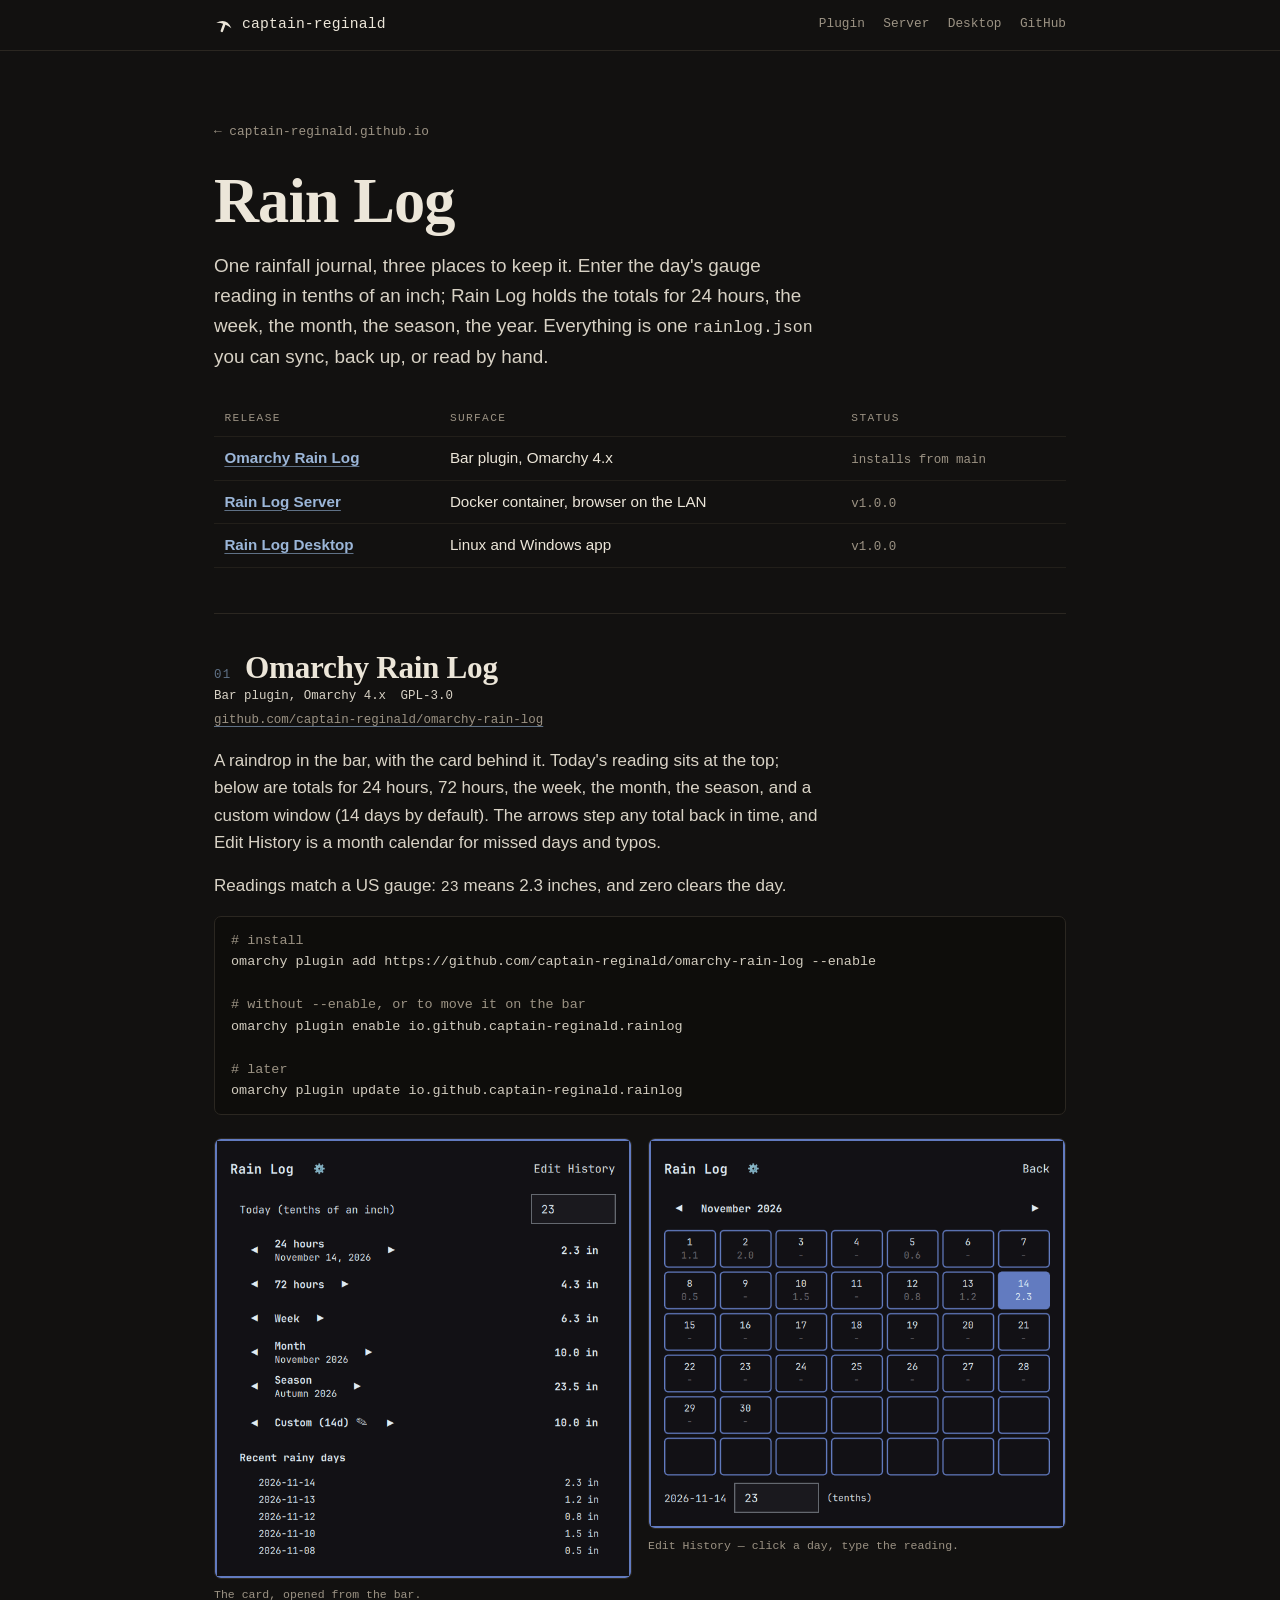
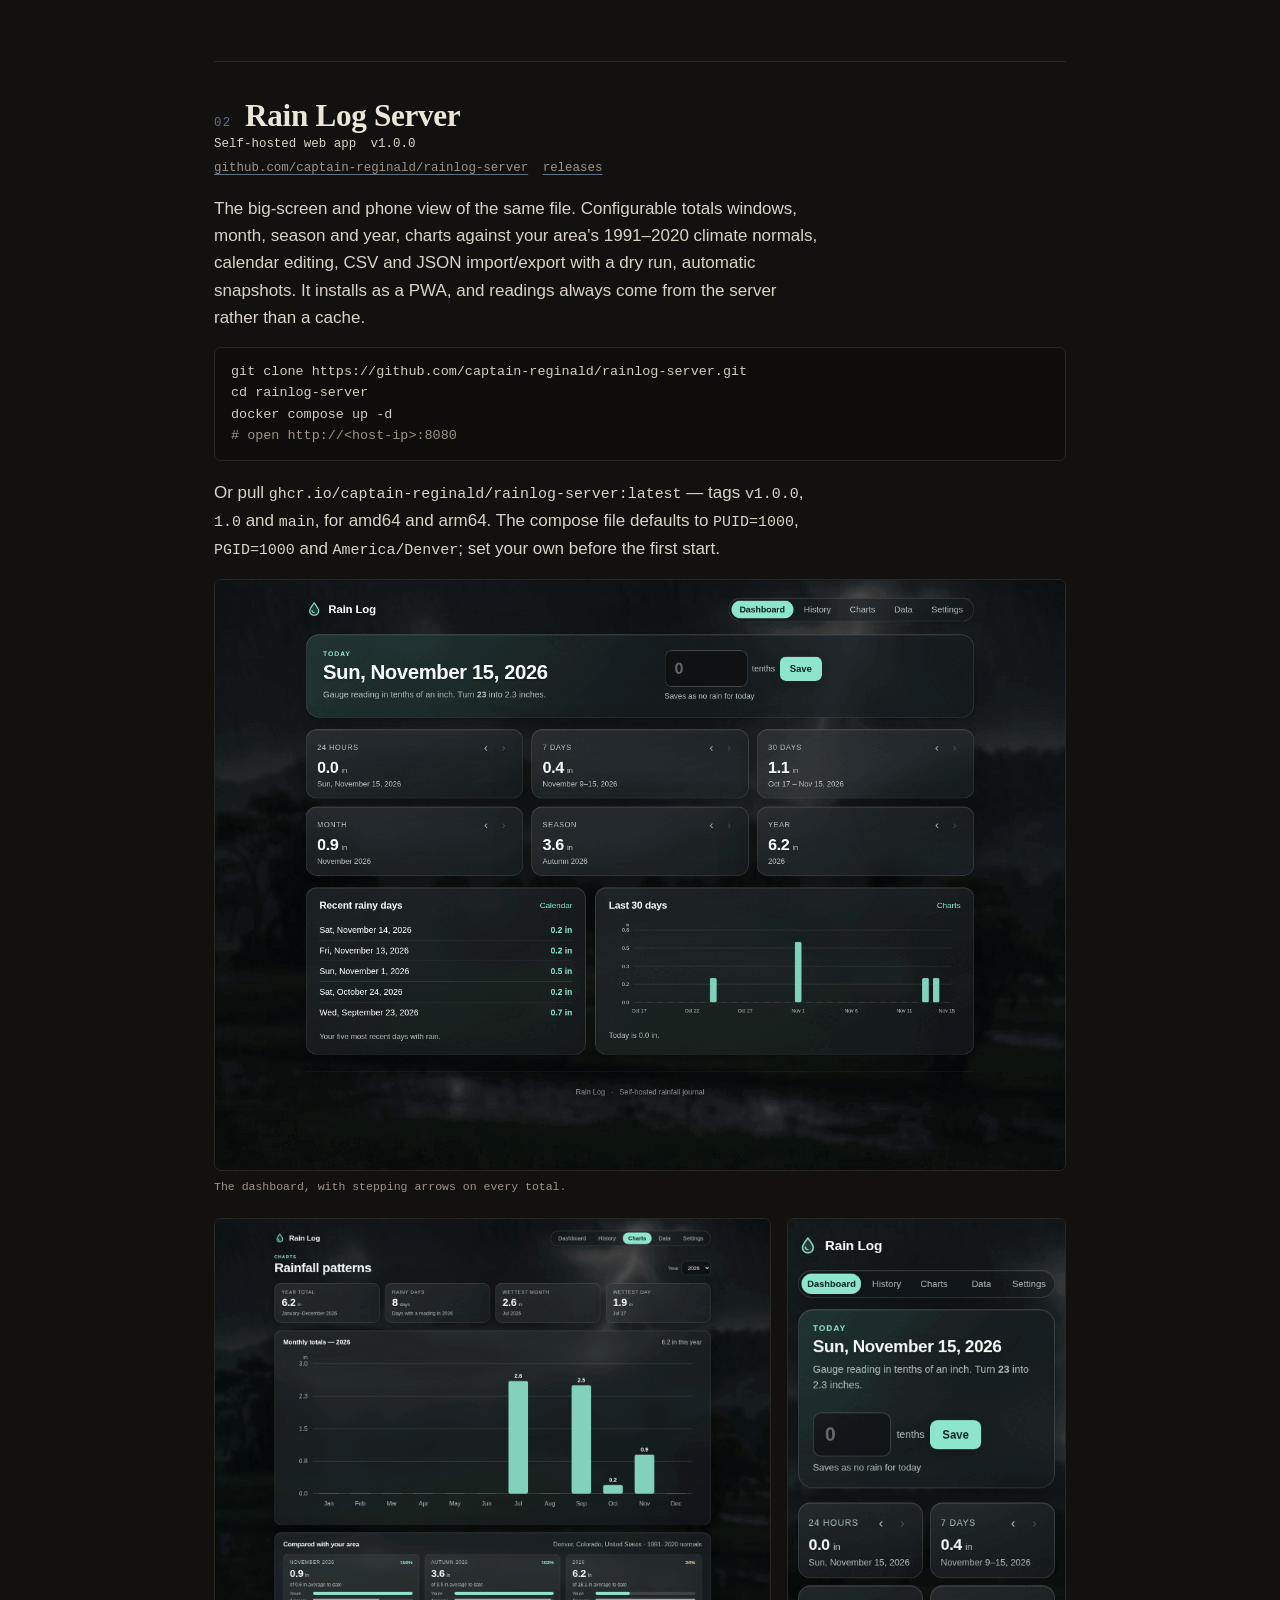
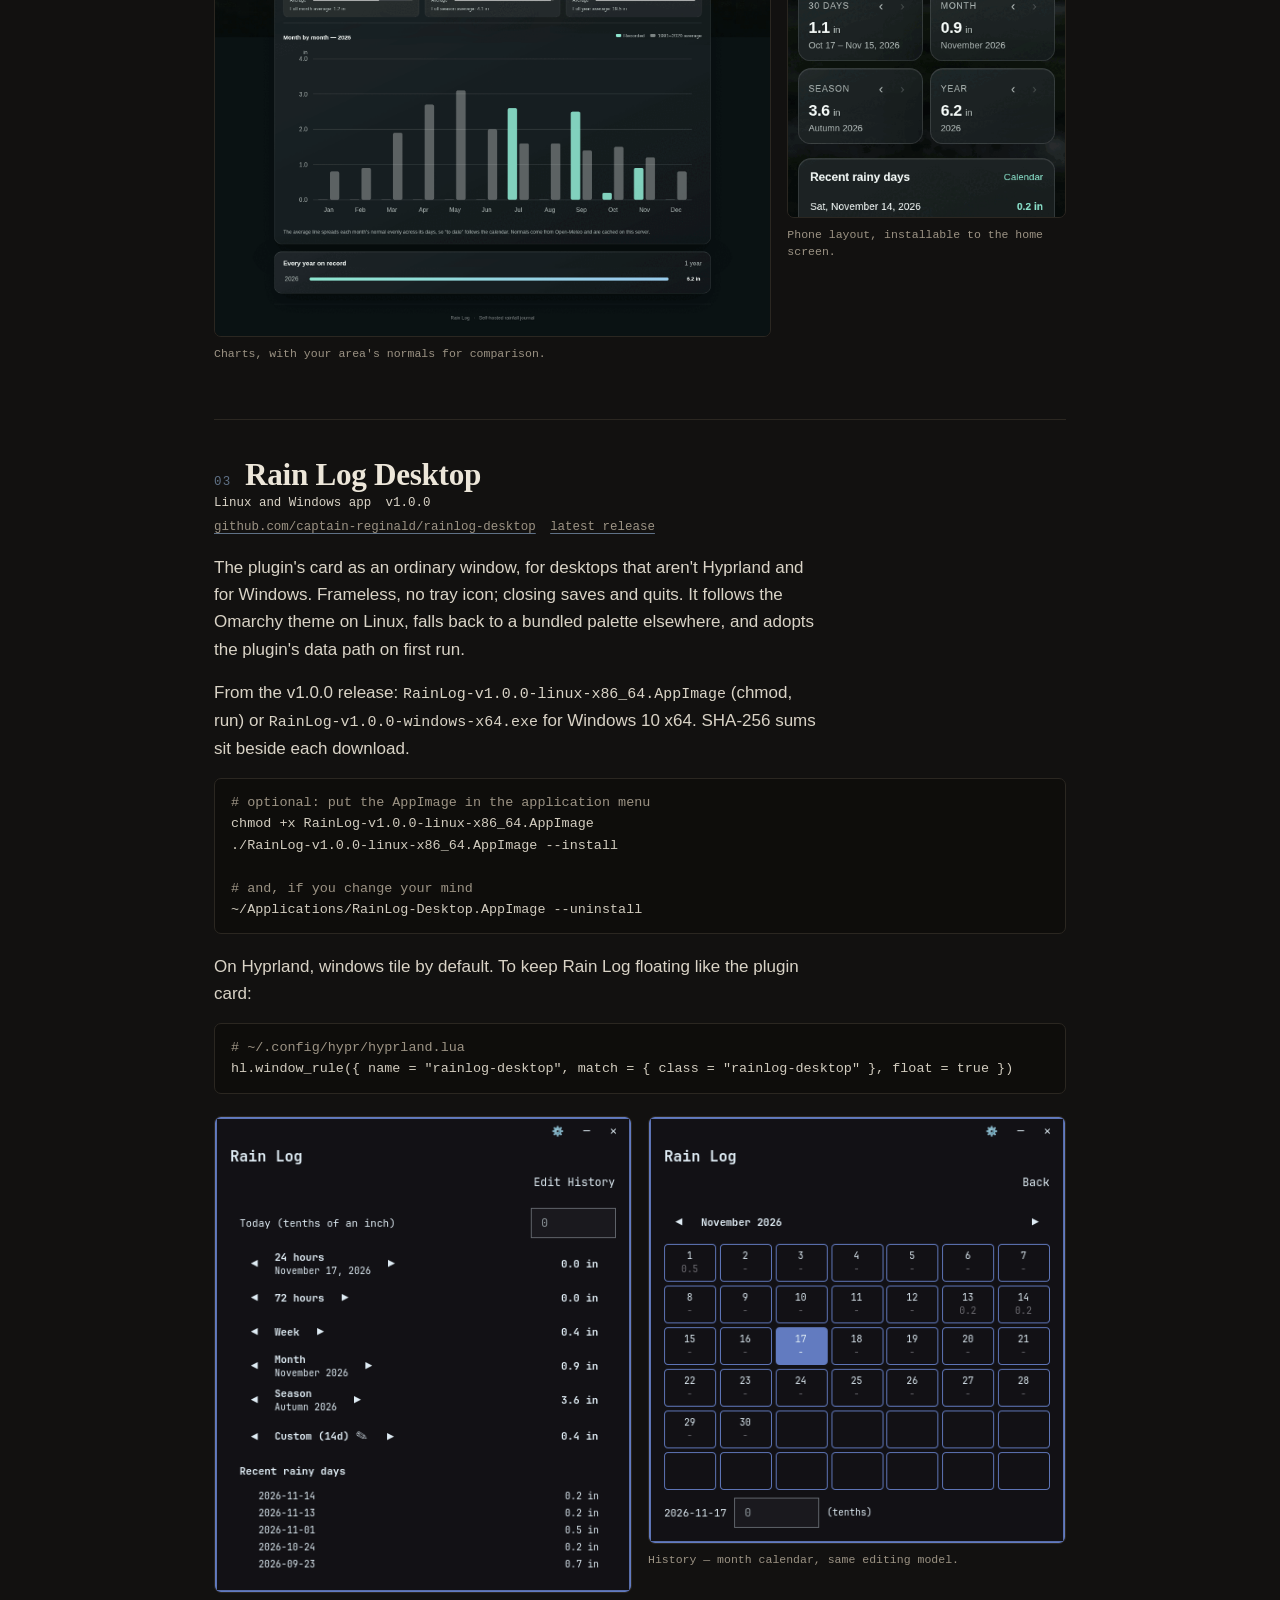
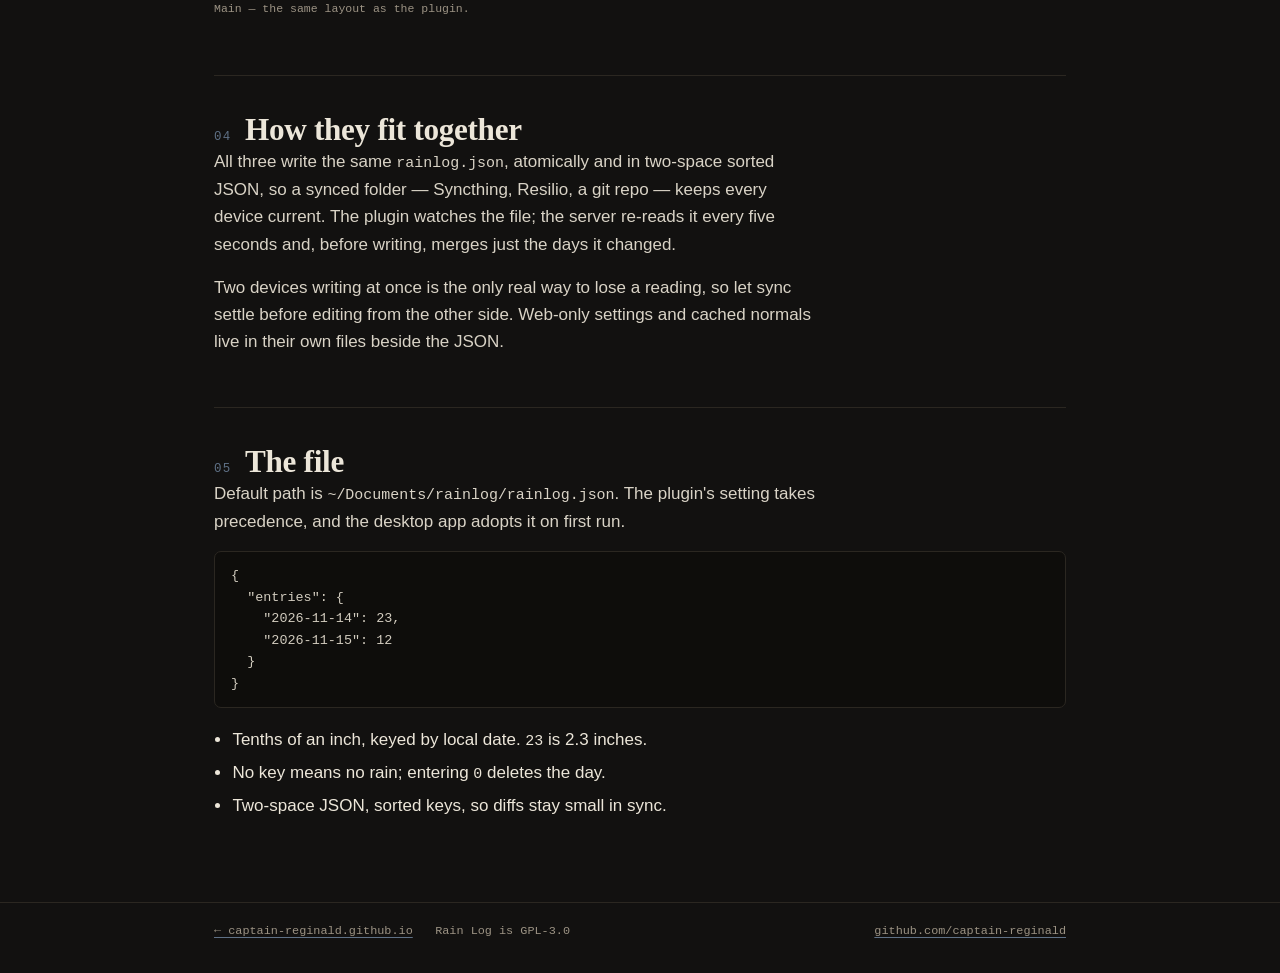
==== commit d4533c63: "Switch brand mark to a pickaxe; label the nav link Minecraft" ====
--- a/rainlog/index.html
+++ b/rainlog/index.html
@@ -19,8 +19,11 @@
 <header class="top">
   <div class="wrap top-inner">
     <a class="brand" href="/" aria-label="Captain Reginald — home">
-      <svg width="16" height="16" viewBox="0 0 64 64" aria-hidden="true">
-        <path d="M32 13c7 9 11 15 11 21a11 11 0 0 1-22 0c0-6 4-12 11-21z" fill="none" stroke="currentColor" stroke-width="4.5" stroke-linejoin="round"/>
+      <svg width="20" height="20" viewBox="0 0 64 64" aria-hidden="true">
+        <g transform="rotate(20 32 32)">
+          <path d="M6 34 Q 32 6 58 34 Q 32 24 6 34 Z" fill="currentColor"/>
+          <path d="M32 26 L32 52" fill="none" stroke="currentColor" stroke-width="8" stroke-linecap="round"/>
+        </g>
       </svg>
       captain-reginald
     </a>
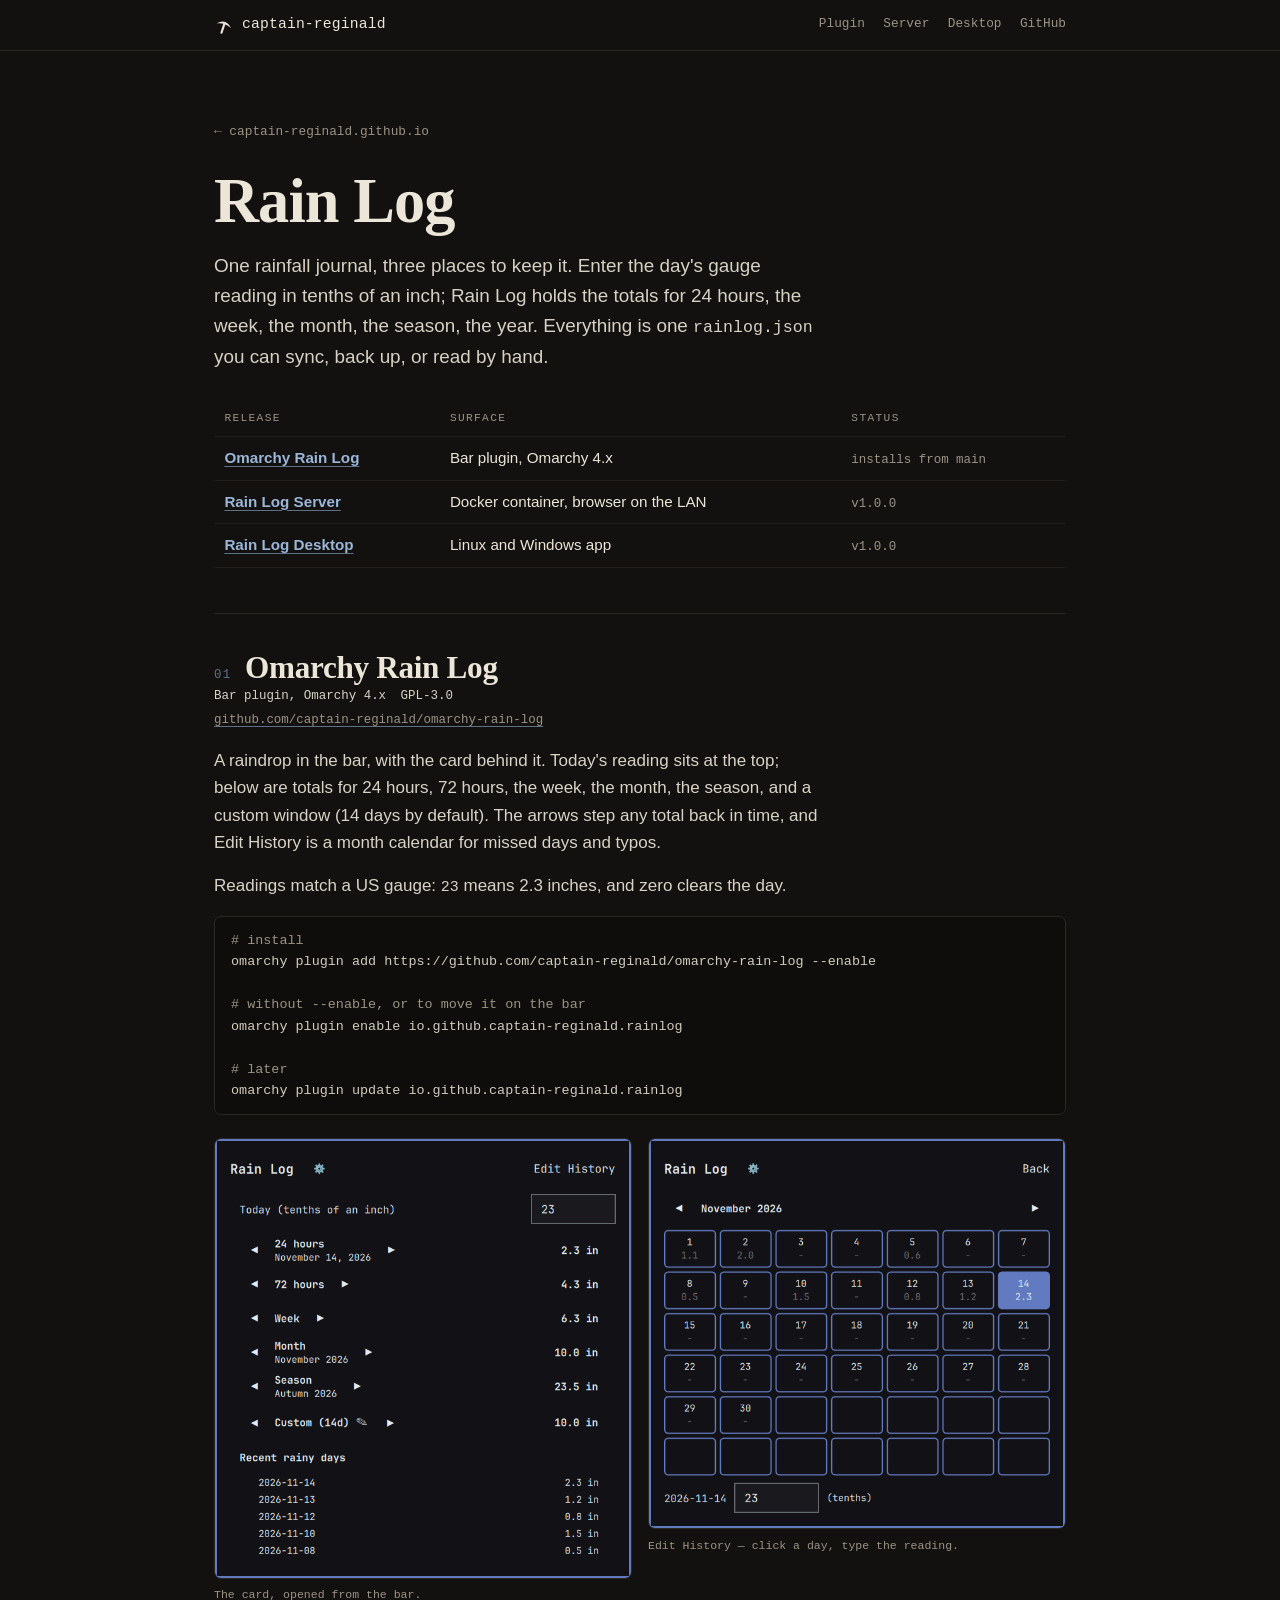
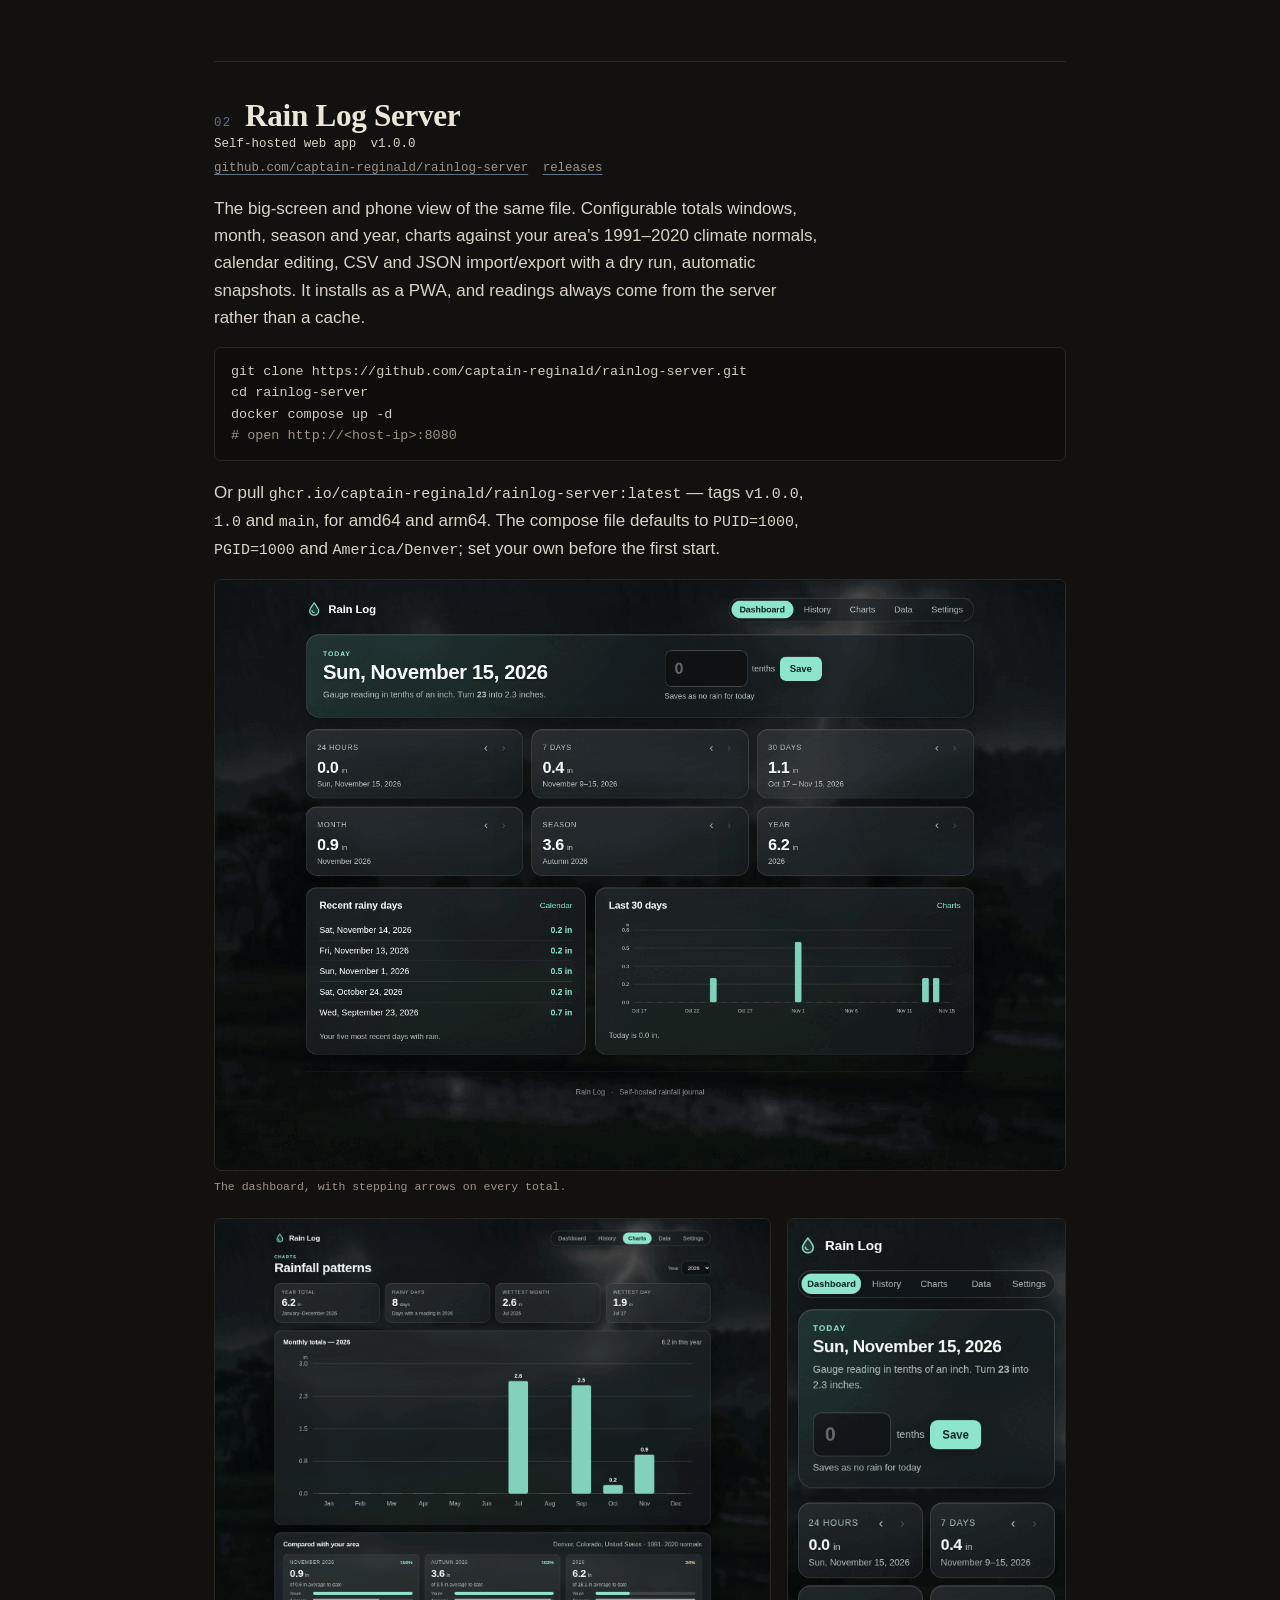
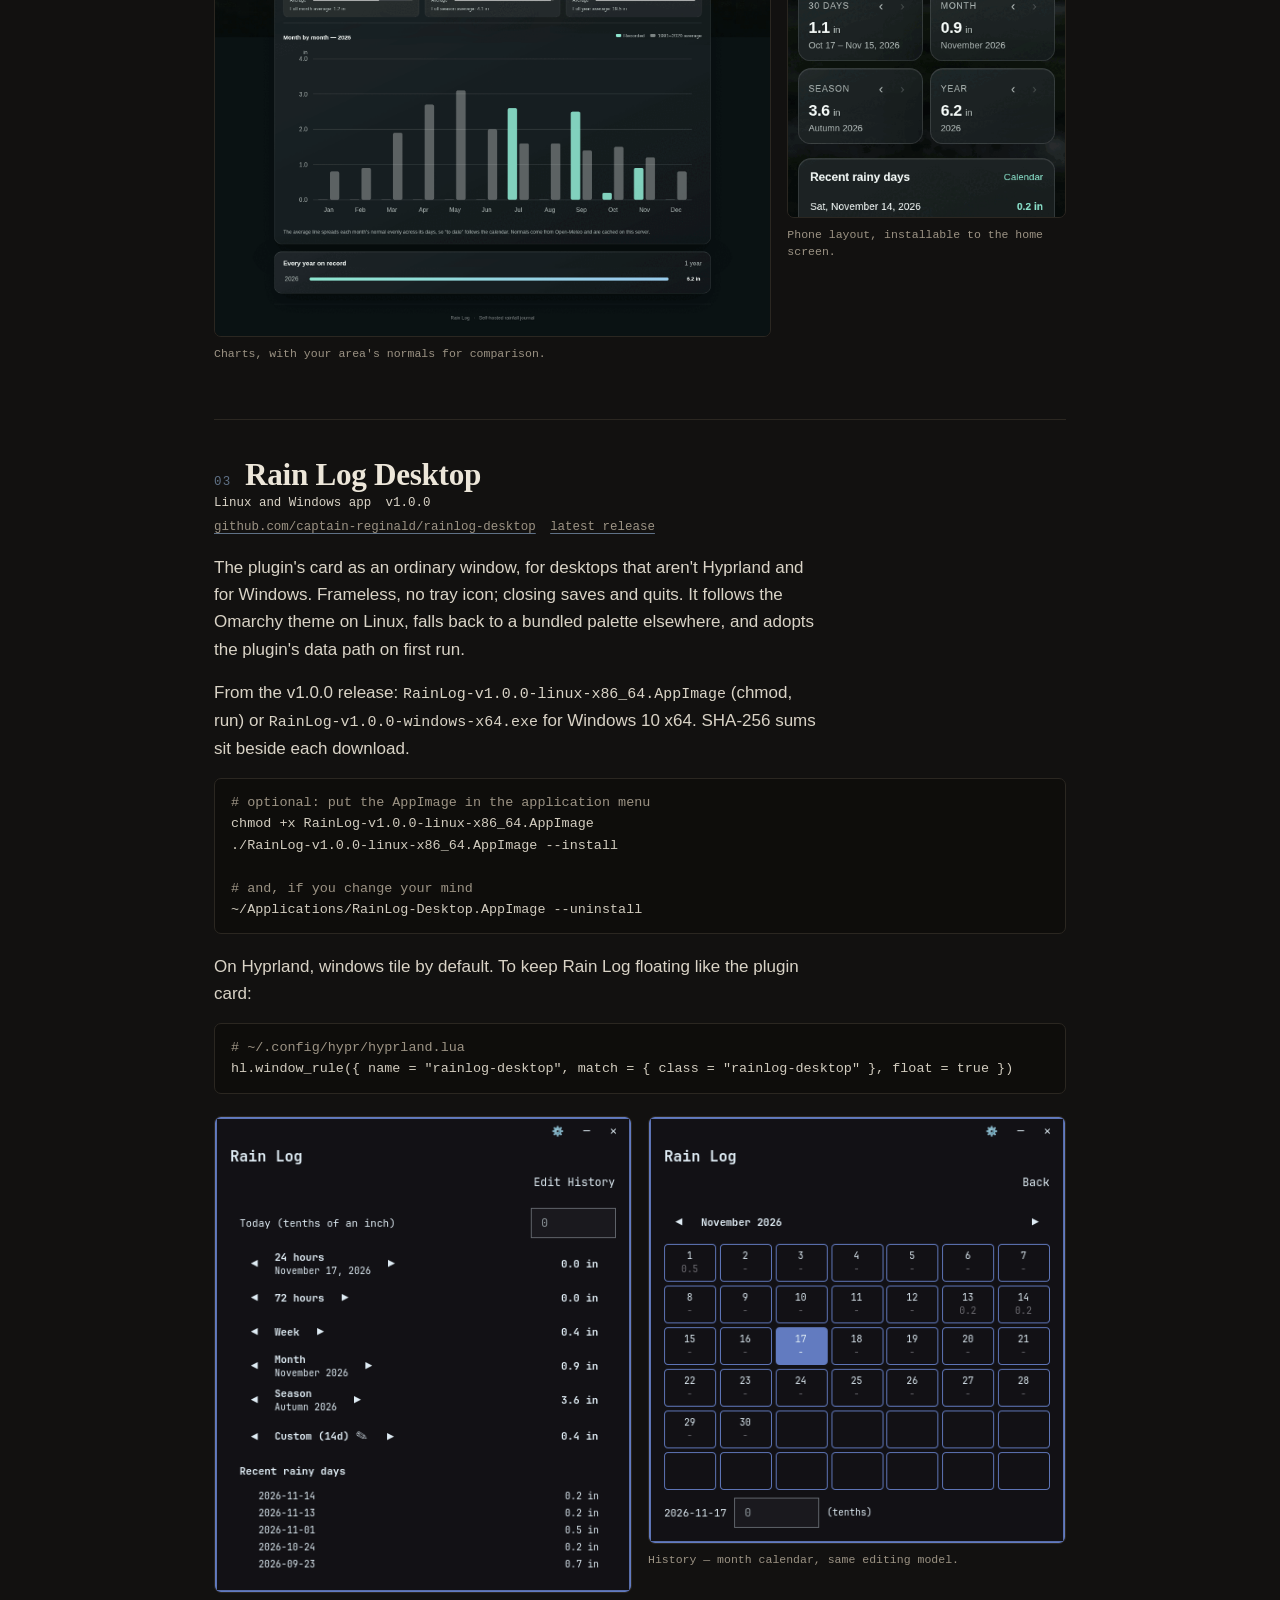
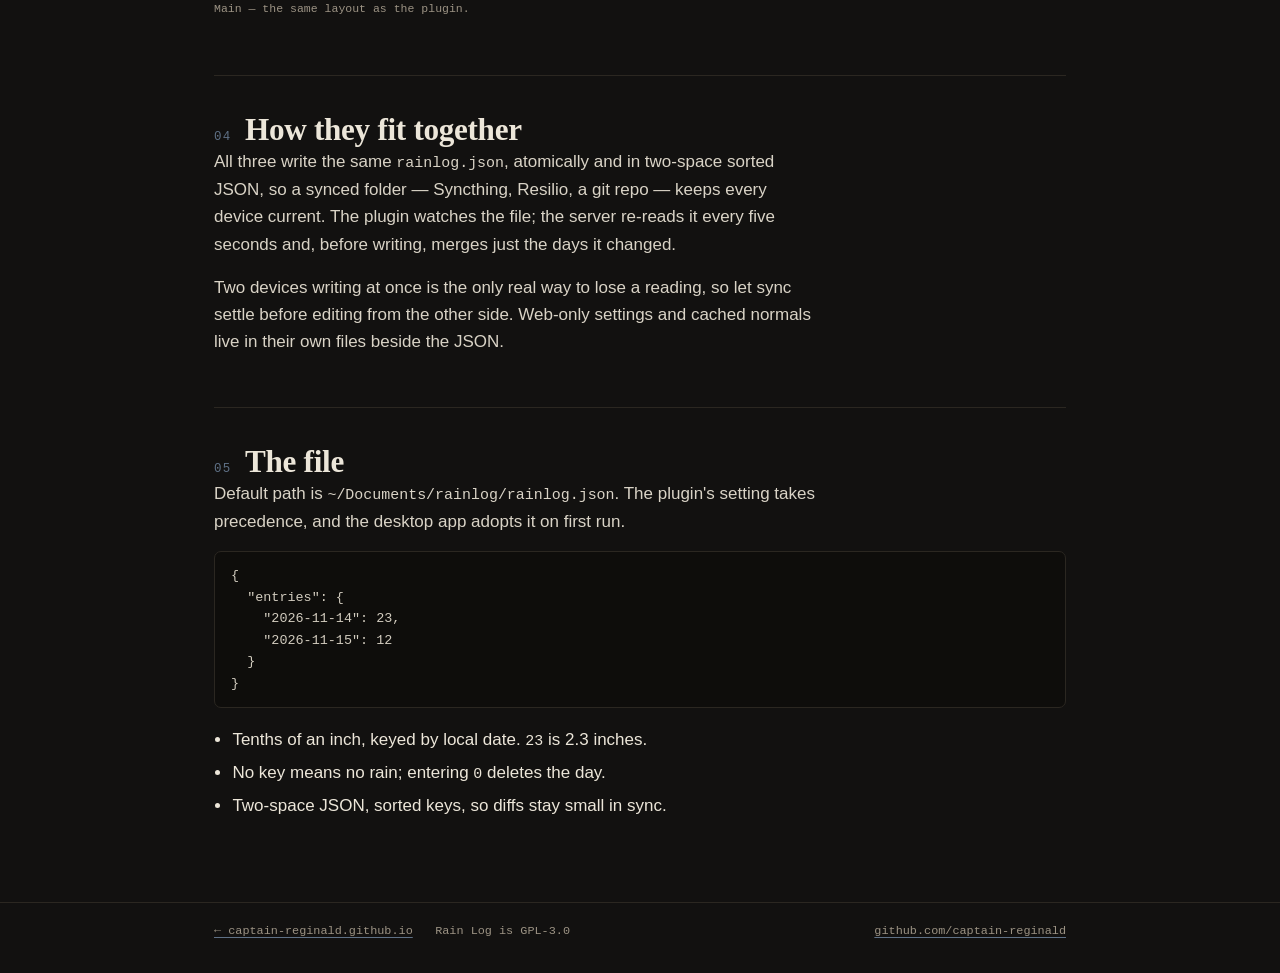
==== commit d2cd3e0d: "Lighten the pickaxe mark and give it a longer handle" ====
--- a/rainlog/index.html
+++ b/rainlog/index.html
@@ -20,9 +20,9 @@
   <div class="wrap top-inner">
     <a class="brand" href="/" aria-label="Captain Reginald — home">
       <svg width="20" height="20" viewBox="0 0 64 64" aria-hidden="true">
-        <g transform="rotate(20 32 32)">
-          <path d="M6 34 Q 32 6 58 34 Q 32 24 6 34 Z" fill="currentColor"/>
-          <path d="M32 26 L32 52" fill="none" stroke="currentColor" stroke-width="8" stroke-linecap="round"/>
+        <g transform="rotate(18 32 32)">
+          <path d="M8 34 Q 32 8 56 34 Q 32 23 8 34 Z" fill="currentColor"/>
+          <path d="M32 29 L32 58" fill="none" stroke="currentColor" stroke-width="7" stroke-linecap="round"/>
         </g>
       </svg>
       captain-reginald
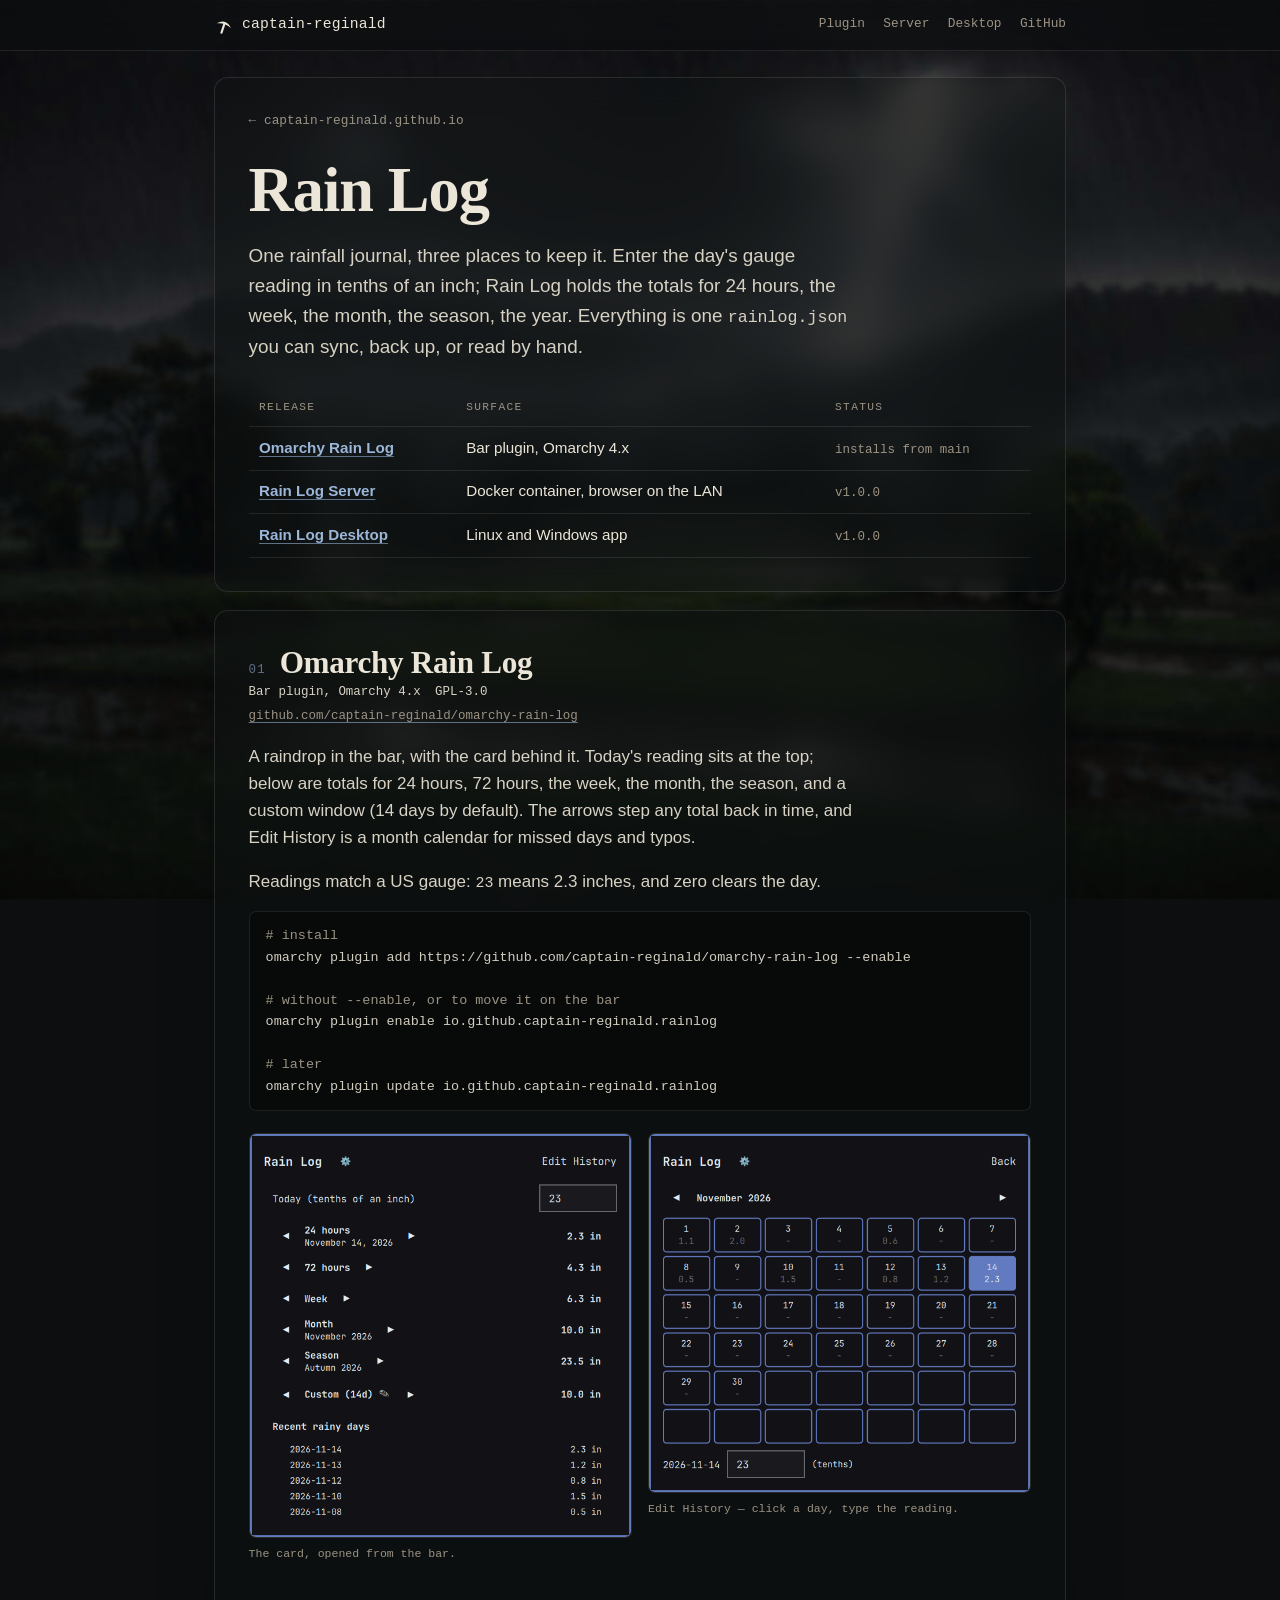
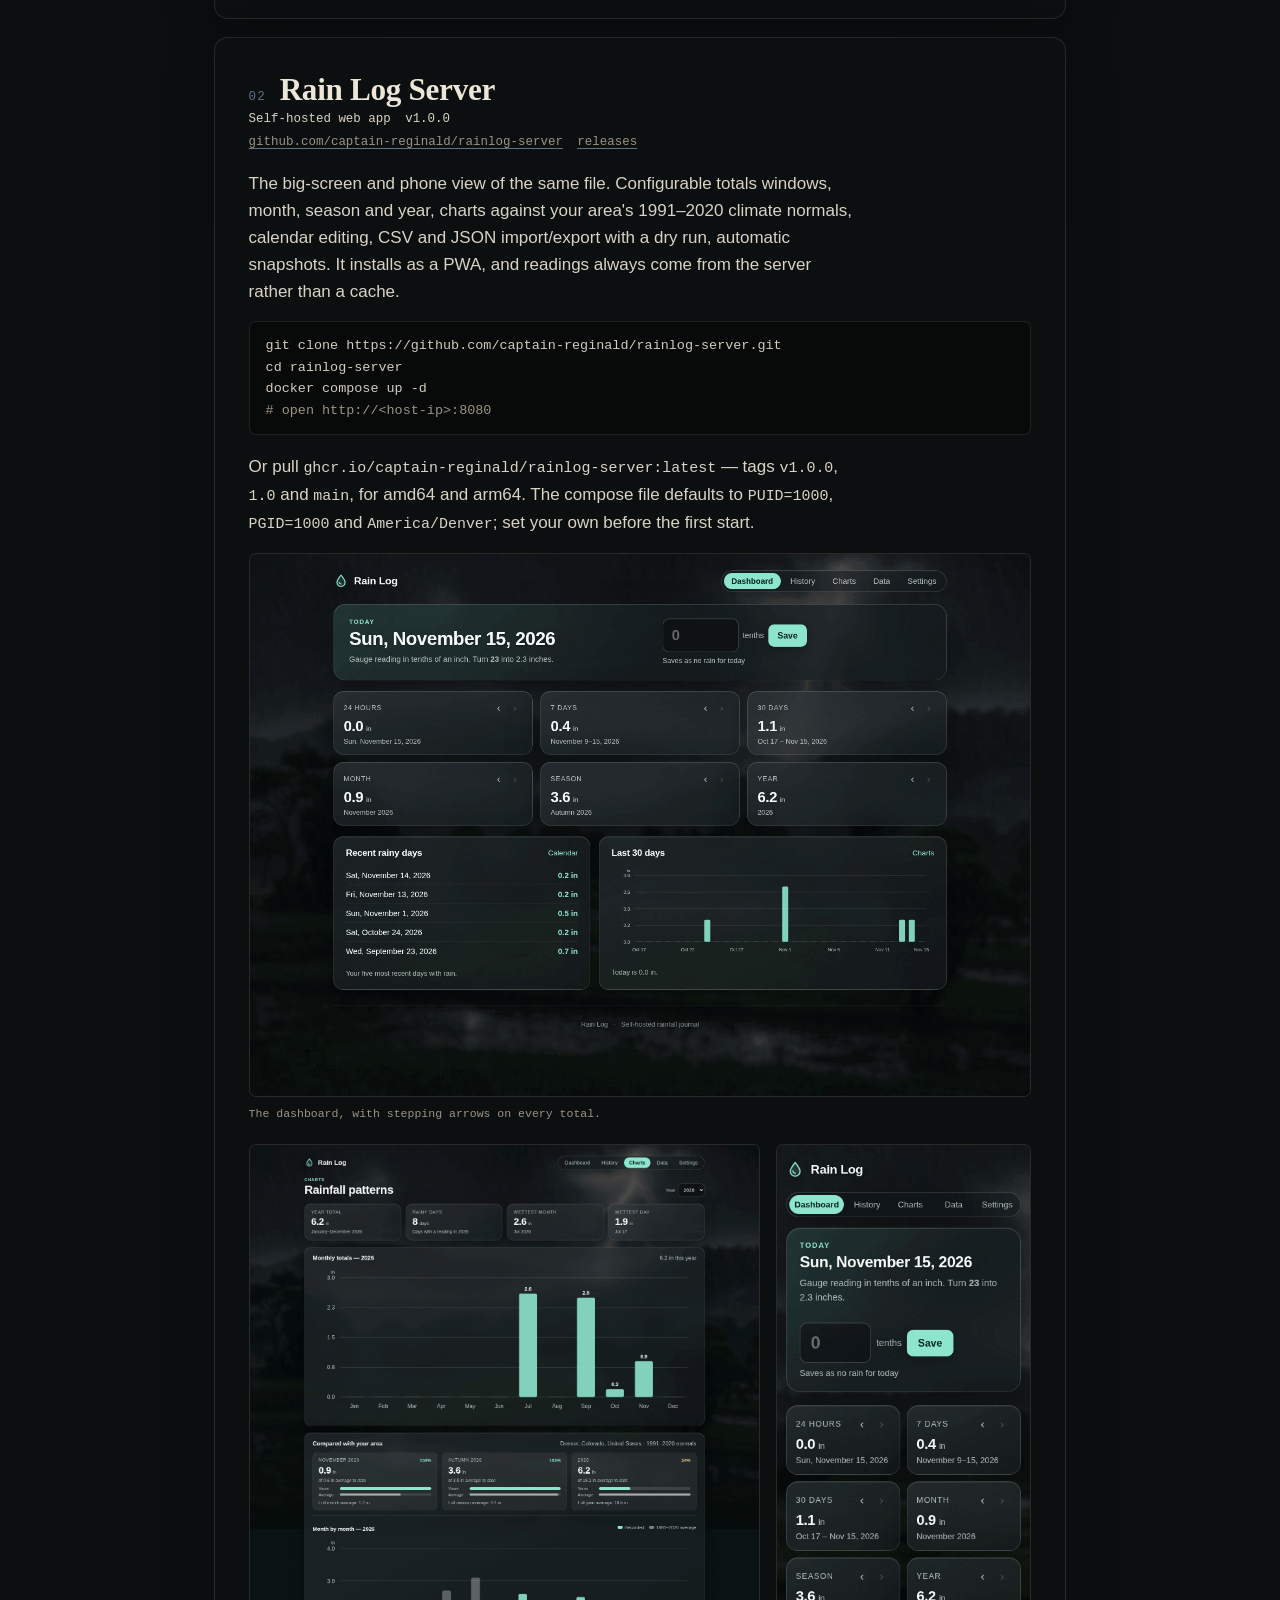
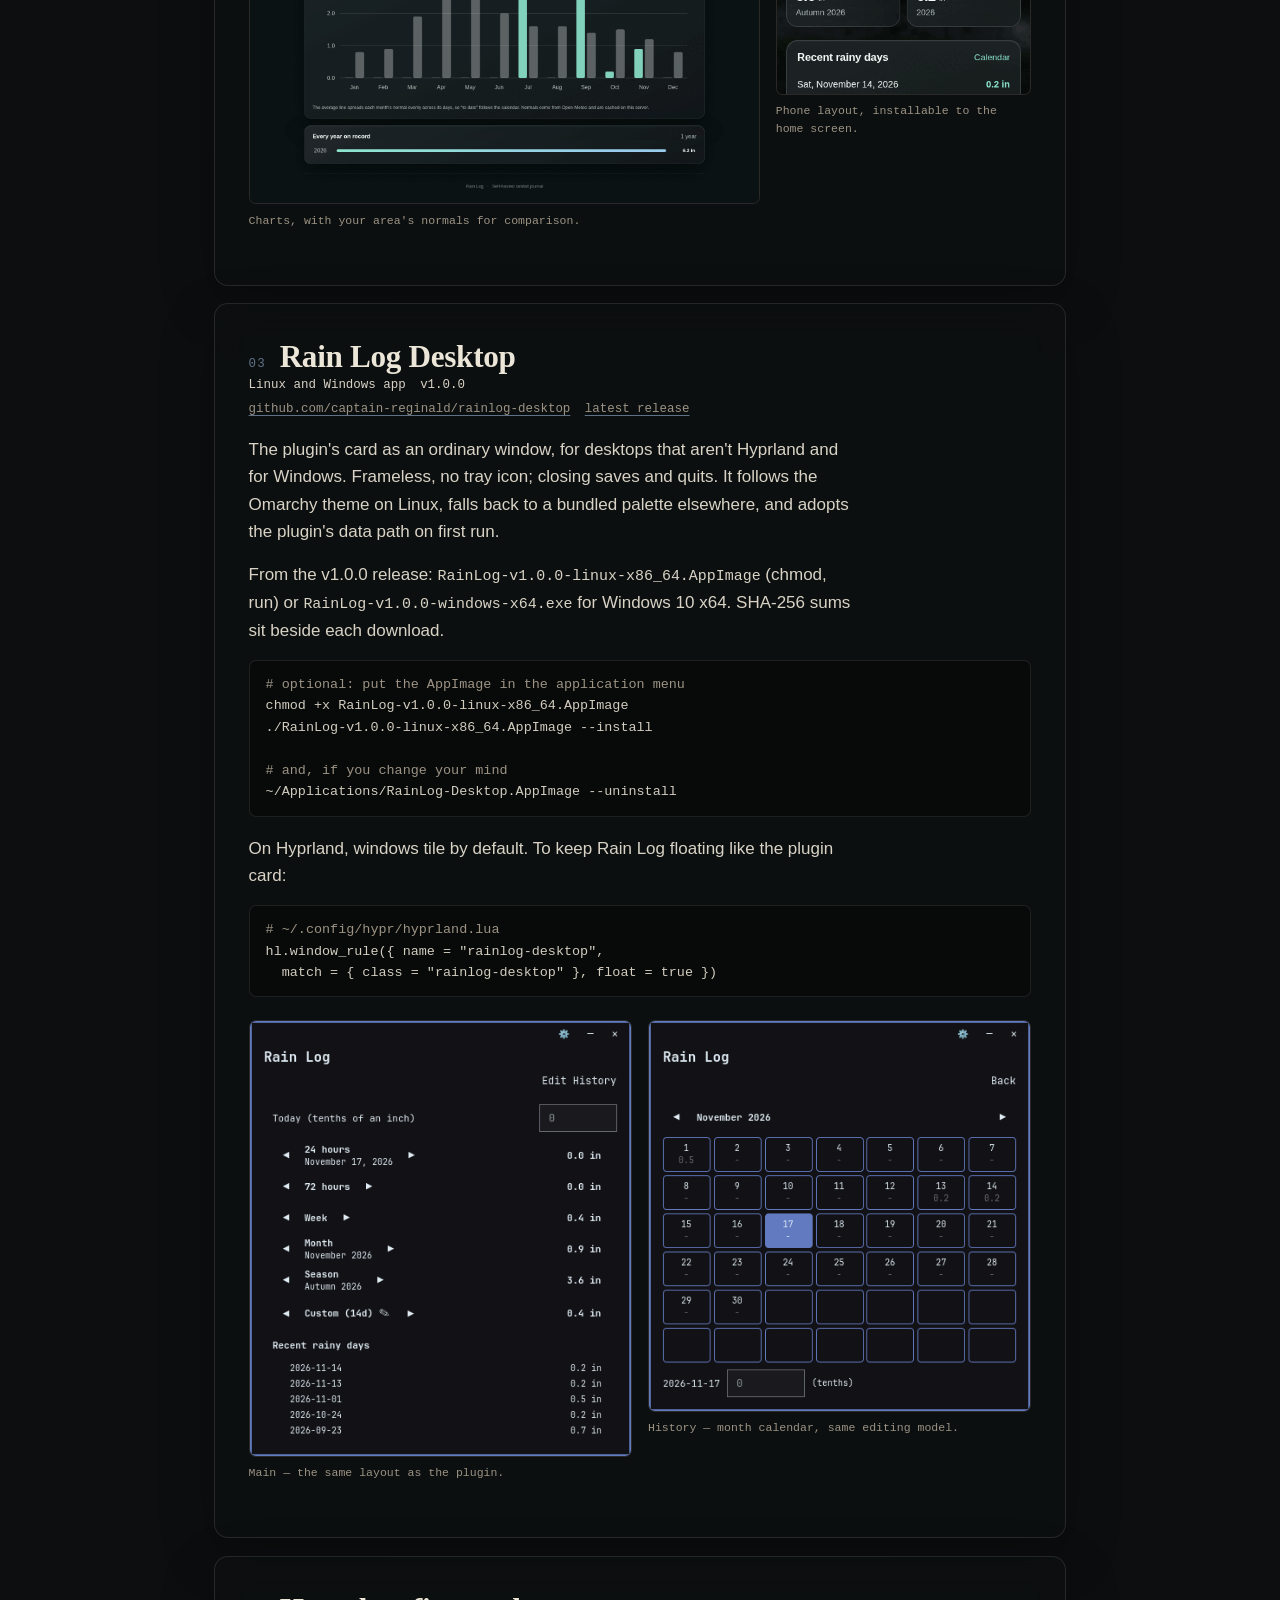
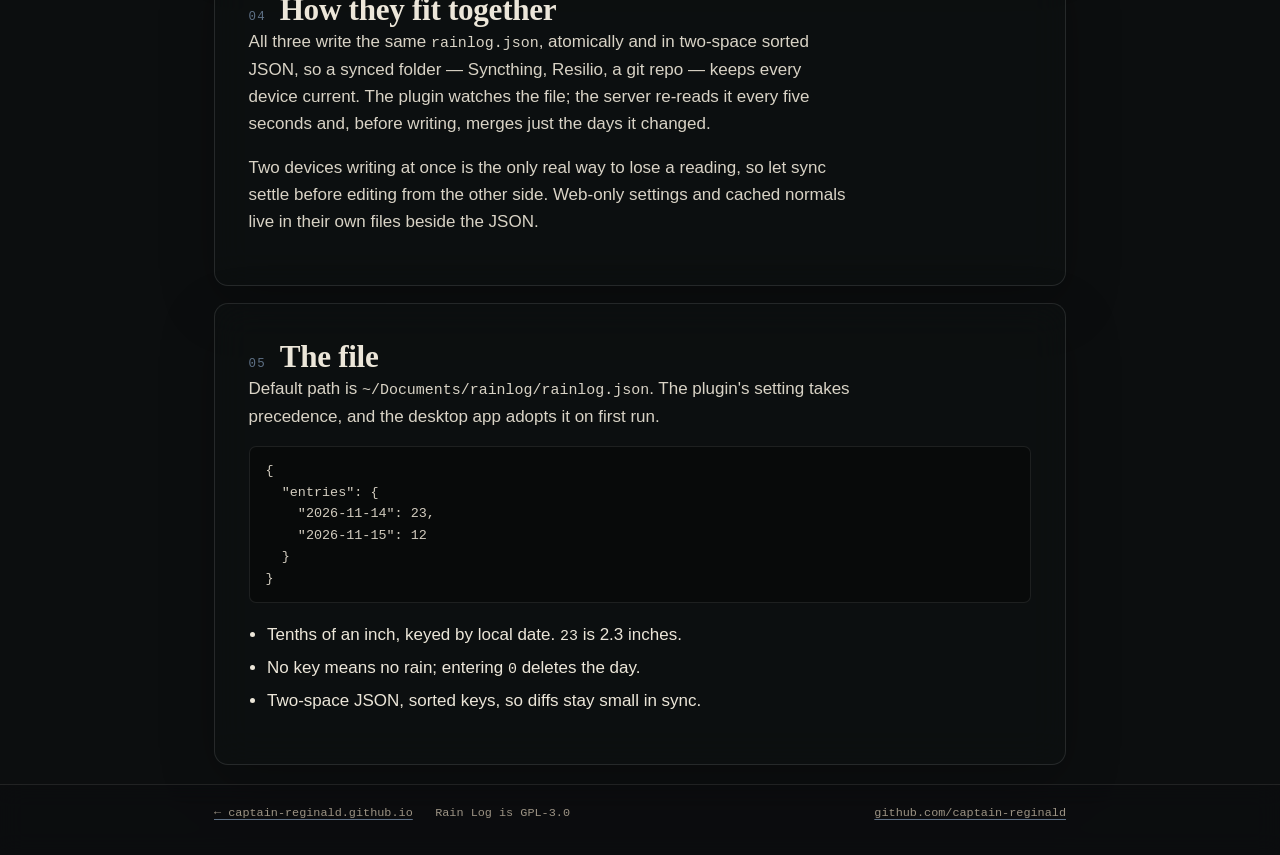
==== commit f98ab0b9: "Give the Rain Log page the storm photo as a backdrop with glass panels" ====
--- a/rainlog/index.html
+++ b/rainlog/index.html
@@ -6,7 +6,7 @@
 <title>Rain Log — Captain Reginald</title>
 <meta name="description" content="Rain Log: a rainfall journal for the Omarchy bar, the LAN, and the desktop. Three releases, one rainlog.json, a decade of seasonal totals.">
 <meta name="theme-color" content="#121110">
-<link rel="icon" href="/favicon.svg" type="image/svg+xml">
+<link rel="icon" href="/rainlog/favicon.svg" type="image/svg+xml">
 <meta property="og:type" content="website">
 <meta property="og:url" content="https://captain-reginald.github.io/rainlog/">
 <meta property="og:title" content="Rain Log — three releases, one file">
@@ -14,7 +14,7 @@
 <meta property="og:image" content="https://captain-reginald.github.io/rainlog/assets/server-dashboard.png">
 <link rel="stylesheet" href="/style.css">
 </head>
-<body>
+<body class="rainlog">
 
 <header class="top">
   <div class="wrap top-inner">
@@ -143,7 +143,8 @@
 
     <p>On Hyprland, windows tile by default. To keep Rain Log floating like the plugin card:</p>
     <pre class="cmd"><span class="c"># ~/.config/hypr/hyprland.lua</span>
-hl.window_rule({ name = "rainlog-desktop", match = { class = "rainlog-desktop" }, float = true })</pre>
+hl.window_rule({ name = "rainlog-desktop",
+  match = { class = "rainlog-desktop" }, float = true })</pre>
 
     <div class="shot-row">
       <figure class="figure">
--- a/style.css
+++ b/style.css
@@ -232,3 +232,75 @@
   html { scroll-behavior: auto; }
   * { transition: none !important; }
 }
+
+/* ---------- rain log: storm backdrop + glass panels ---------- */
+
+body.rainlog {
+  background-color: #0c0e0f;
+  background-image:
+    linear-gradient(180deg, rgba(8, 10, 11, .34), rgba(8, 10, 11, .40) 55%, rgba(8, 10, 11, .50)),
+    url("/rainlog/assets/storm.jpg");
+  background-size: cover, cover;
+  background-position: center top, center 38%;
+  background-repeat: no-repeat, no-repeat;
+  background-attachment: fixed, fixed;
+}
+
+body.rainlog .top {
+  background: rgba(12, 14, 15, .45);
+  border-bottom: 1px solid rgba(255, 255, 255, .09);
+  backdrop-filter: blur(14px) saturate(1.1);
+  -webkit-backdrop-filter: blur(14px) saturate(1.1);
+}
+
+body.rainlog .hero,
+body.rainlog .entry {
+  margin-top: 1.1rem;
+  padding: clamp(1.25rem, 3vw, 2.1rem);
+  background: rgba(15, 18, 19, .45);
+  border: 1px solid rgba(255, 255, 255, .11);
+  border-radius: 14px;
+  box-shadow: 0 18px 55px rgba(0, 0, 0, .22);
+  backdrop-filter: blur(18px) saturate(1.1);
+  -webkit-backdrop-filter: blur(18px) saturate(1.1);
+}
+body.rainlog .hero { margin-top: 1.6rem; }
+body.rainlog .entry { border-top: 1px solid rgba(255, 255, 255, .10); }
+
+body.rainlog .glance th,
+body.rainlog .glance td { border-bottom-color: rgba(255, 255, 255, .09); }
+
+body.rainlog .figure img { border-color: rgba(255, 255, 255, .12); }
+
+body.rainlog .cmd {
+  background: rgba(8, 10, 10, .82);
+  border-color: rgba(255, 255, 255, .09);
+}
+
+body.rainlog .foot {
+  margin-top: 1.2rem;
+  border-top: 1px solid rgba(255, 255, 255, .09);
+  background: rgba(12, 14, 15, .42);
+  backdrop-filter: blur(12px);
+  -webkit-backdrop-filter: blur(12px);
+}
+
+@supports not ((backdrop-filter: blur(2px)) or (-webkit-backdrop-filter: blur(2px))) {
+  body.rainlog .hero,
+  body.rainlog .entry { background: rgba(18, 20, 21, .93); }
+  body.rainlog .top { background: rgba(12, 14, 15, .95); }
+}
+
+@media (max-width: 700px) {
+  body.rainlog .meta > * { white-space: normal; }
+  body.rainlog .meta a { overflow-wrap: anywhere; }
+
+  .glance-wrap { overflow-x: visible; }
+  table.glance { min-width: 0; font-size: .88rem; }
+  .glance th, .glance td { padding: .5rem .35rem; }
+  .glance td:first-child, .glance a { white-space: normal; }
+  .glance td:last-child { font-size: .72rem; }
+  body.rainlog { background-attachment: scroll, scroll; background-position: center top, 64% top; }
+  body.rainlog .hero, body.rainlog .entry { border-radius: 12px; margin-top: .8rem; }
+  body.rainlog .hero { margin-top: 1.1rem; }
+}
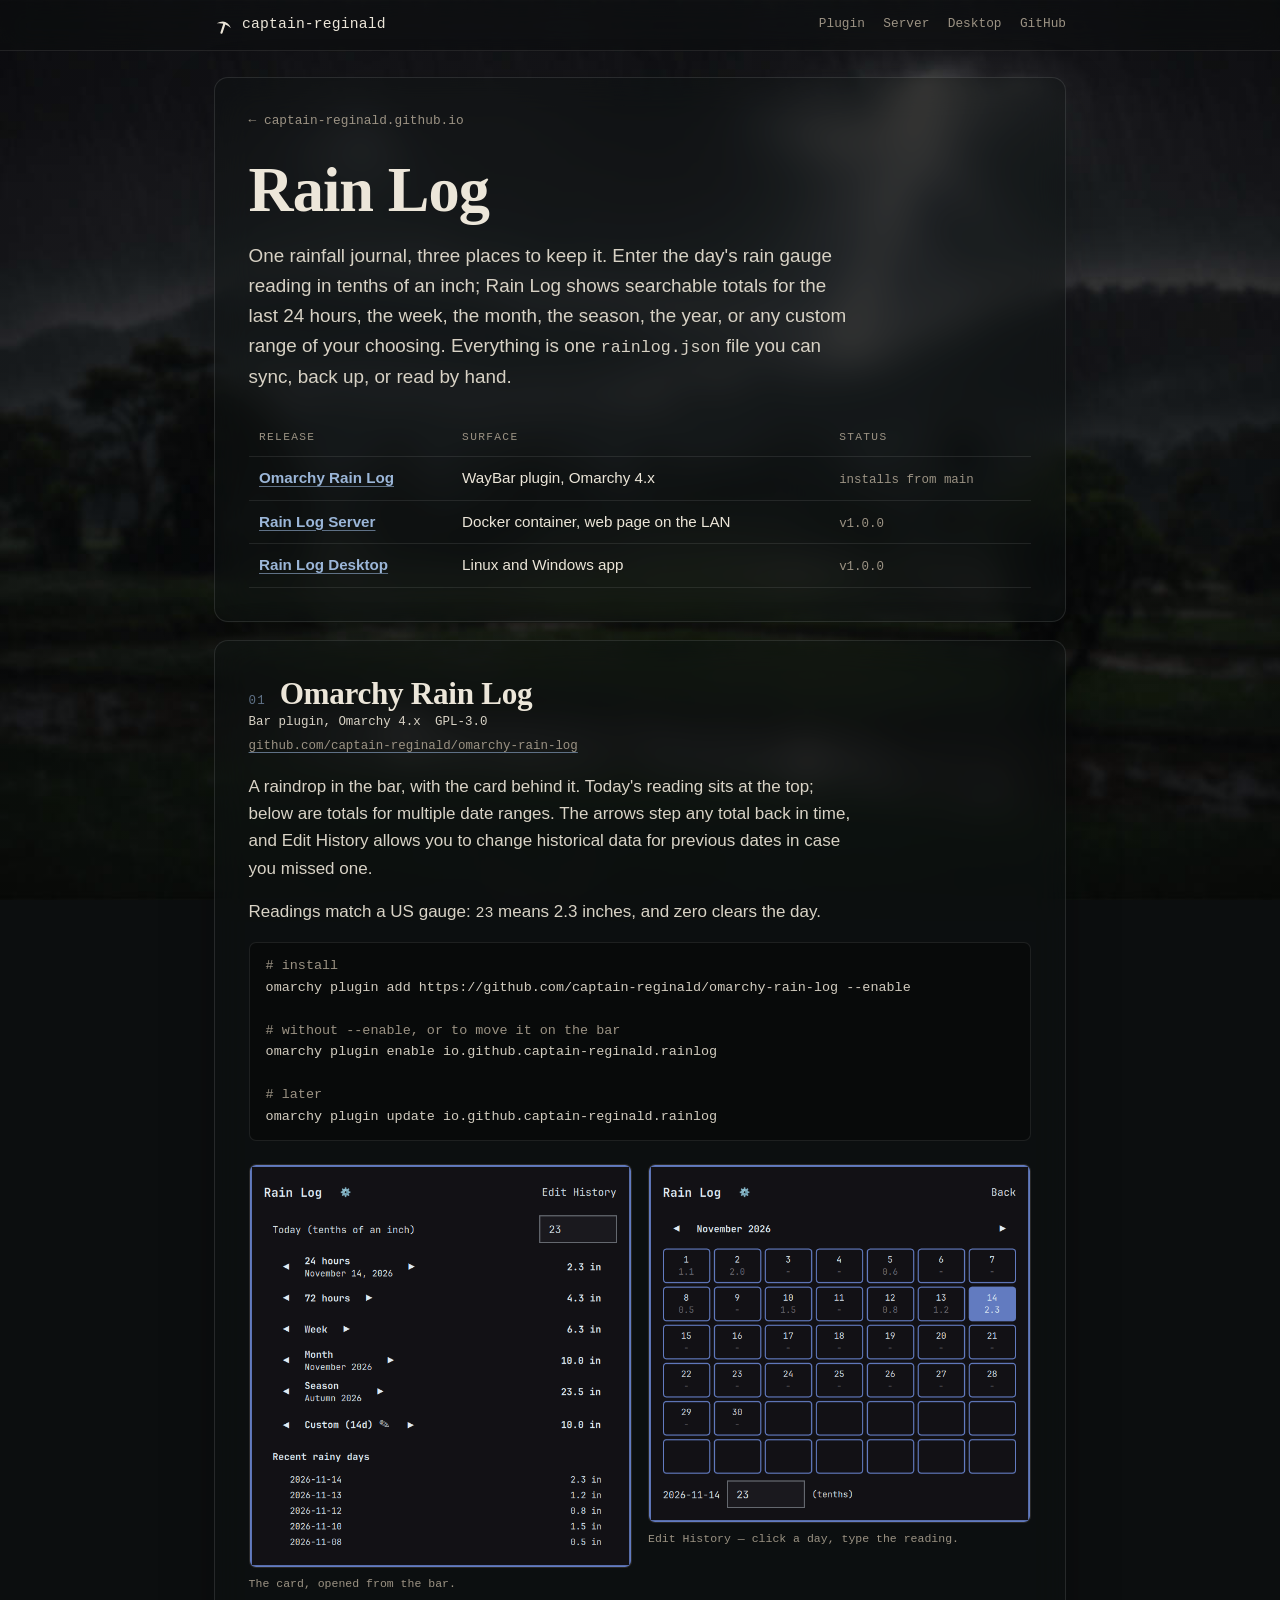
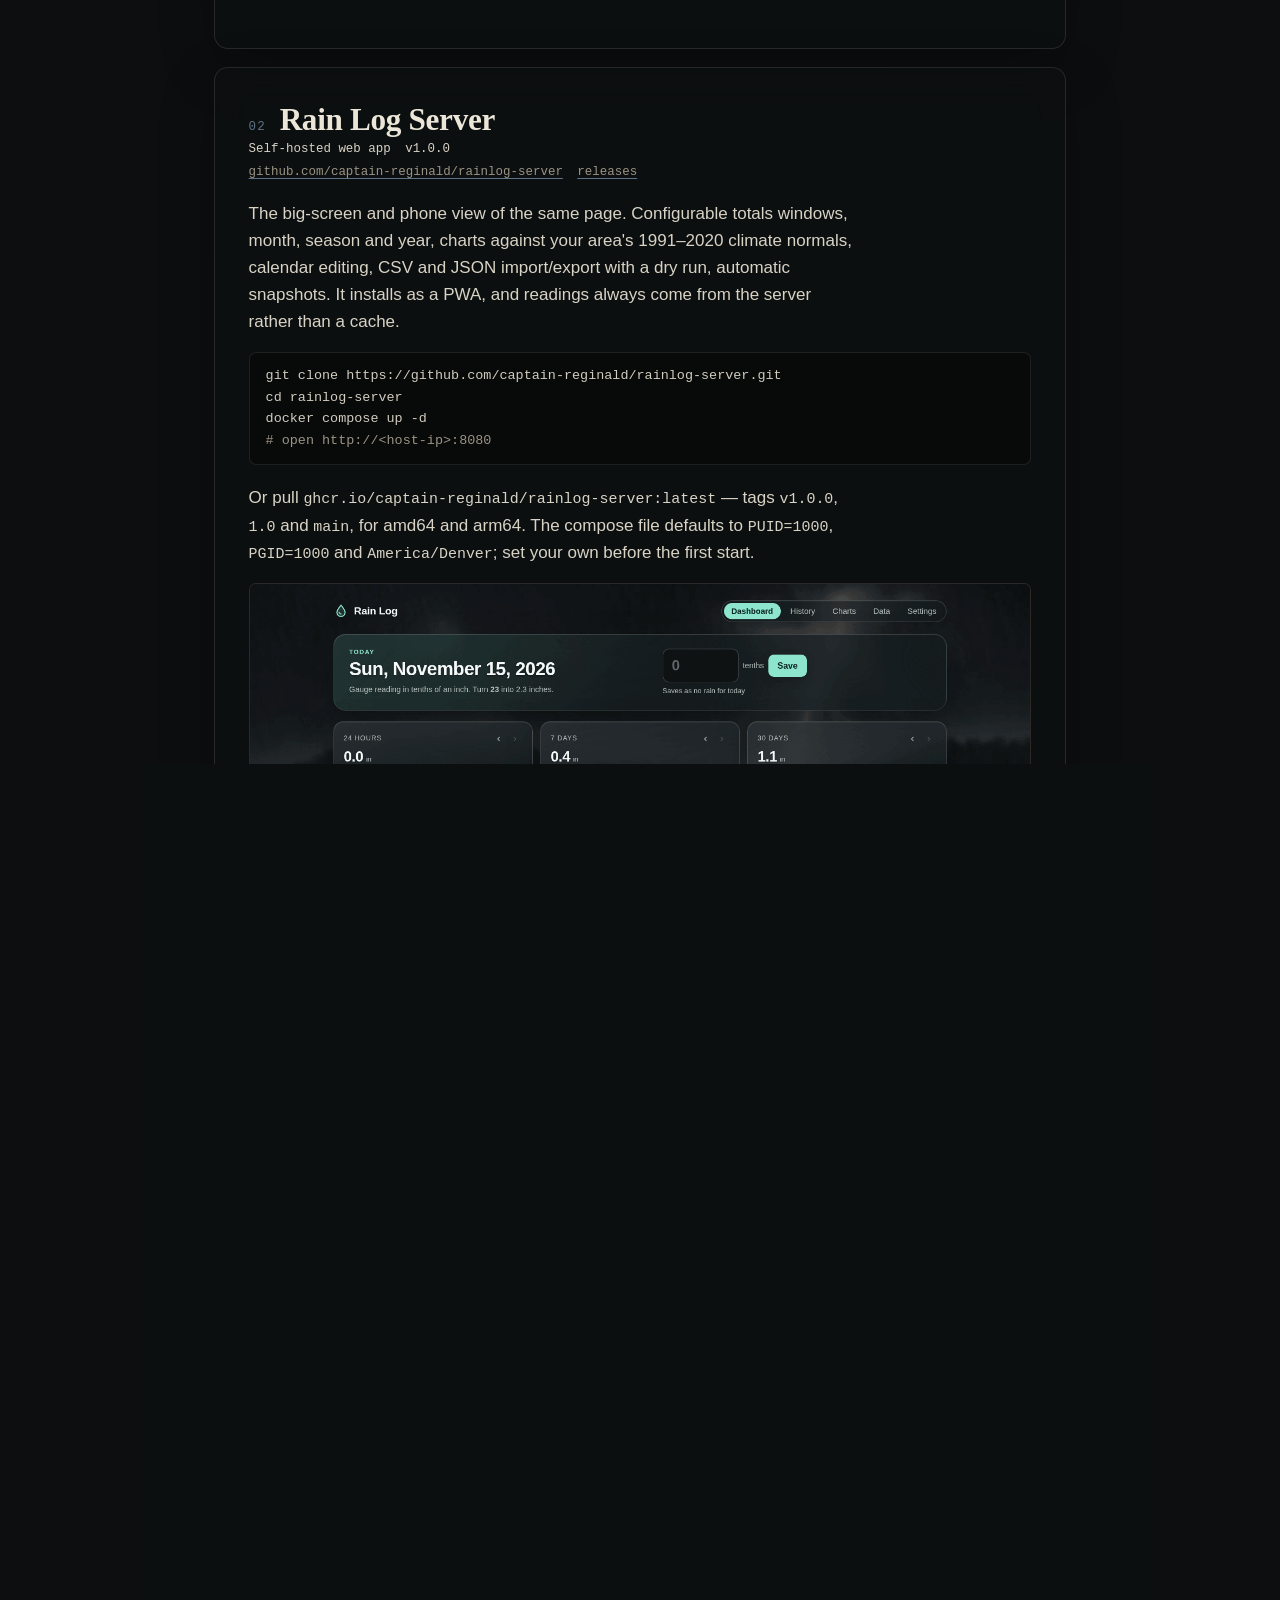
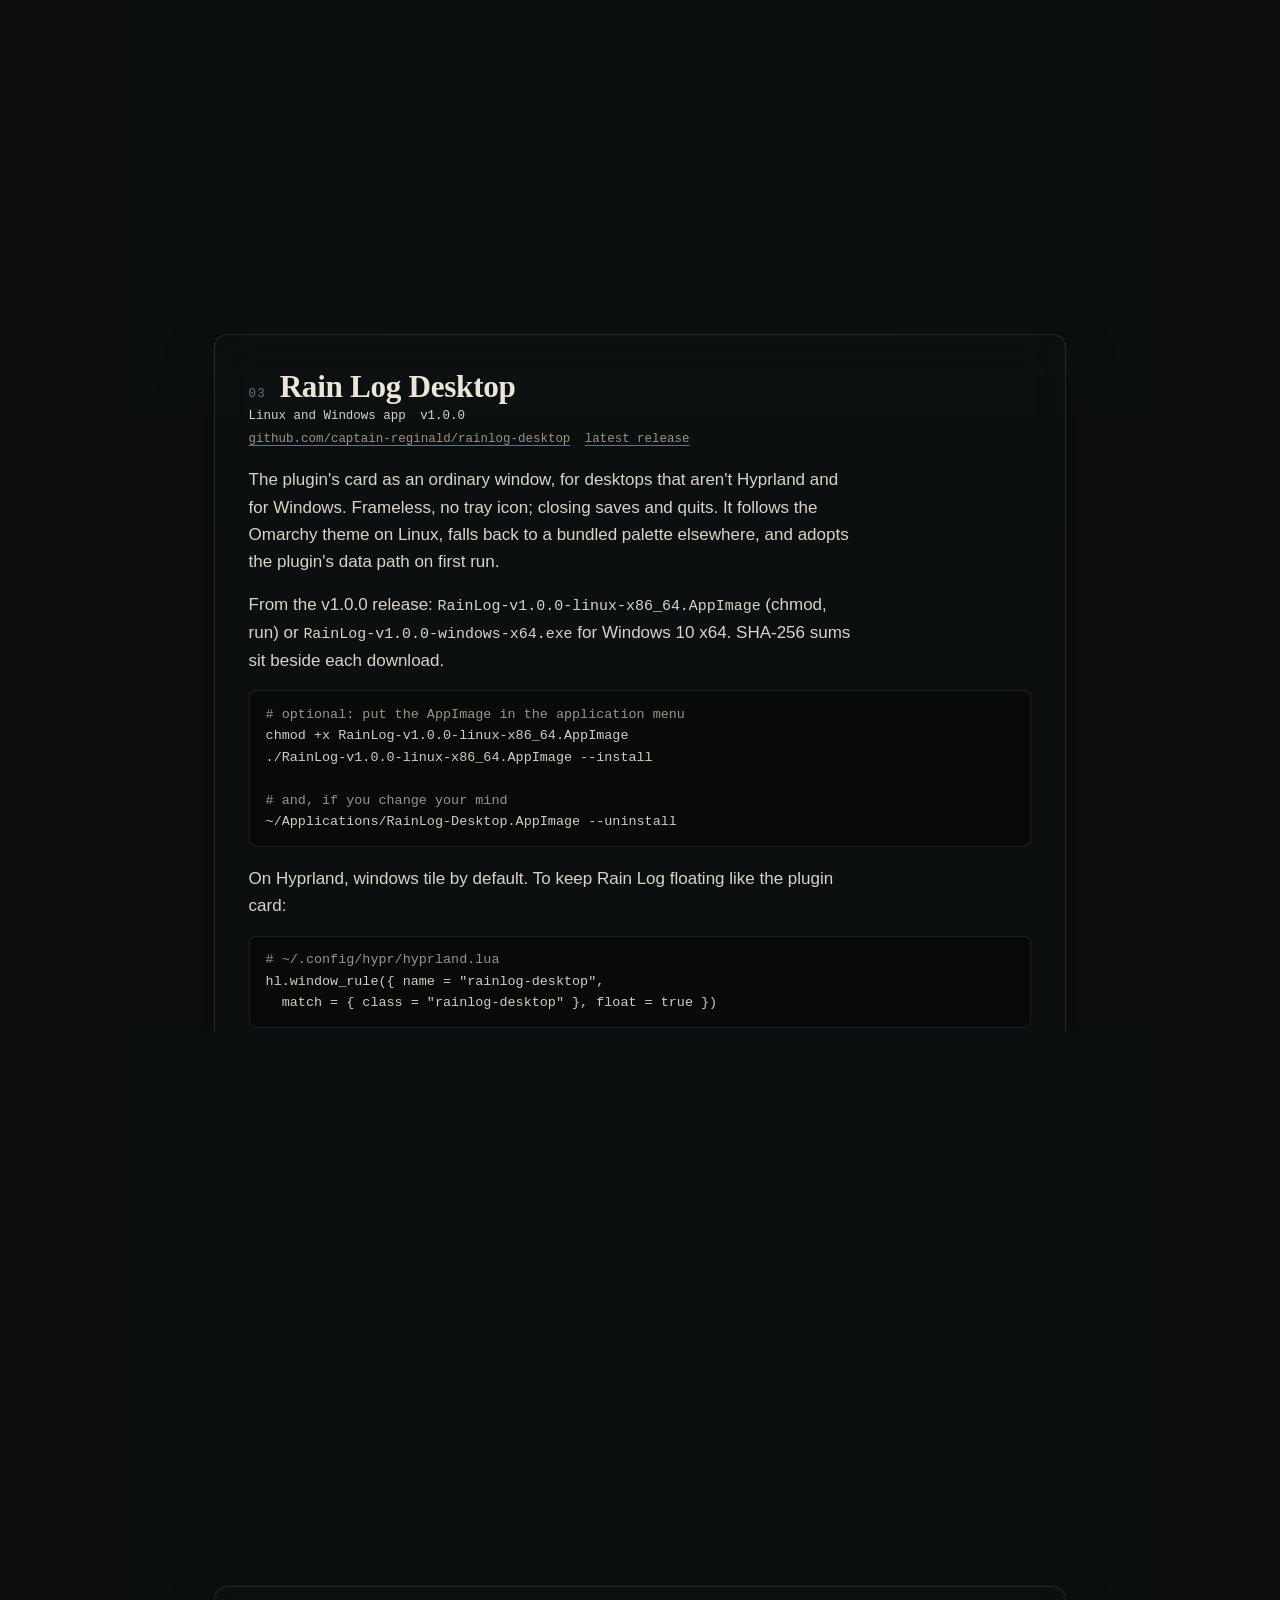
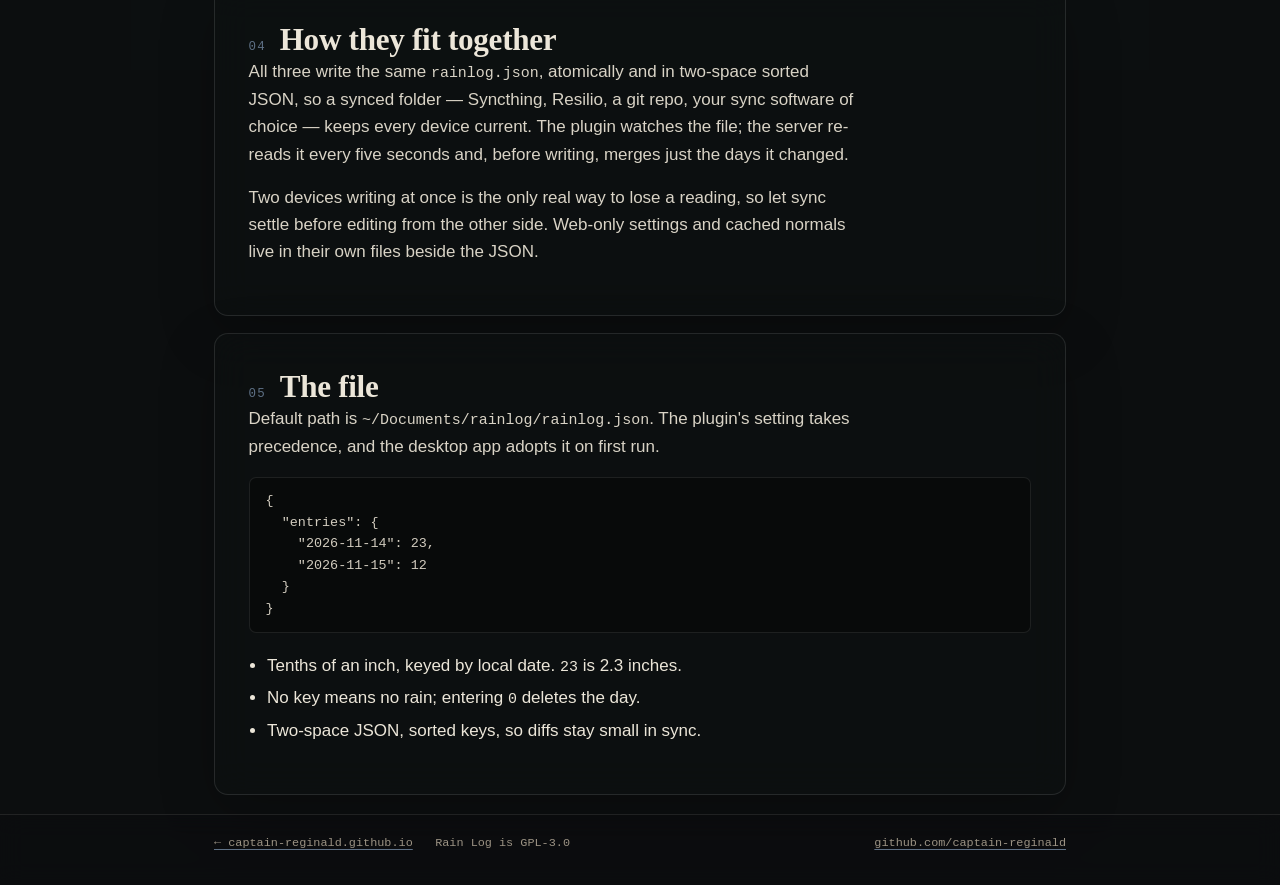
==== commit 8c3e2b05: "Update index.html Fixed wording" ====
--- a/rainlog/index.html
+++ b/rainlog/index.html
@@ -41,7 +41,7 @@
   <section class="hero">
     <p class="crumb"><a href="/">← captain-reginald.github.io</a></p>
     <h1>Rain Log</h1>
-    <p class="lede">One rainfall journal, three places to keep it. Enter the day's gauge reading in tenths of an inch; Rain Log holds the totals for 24 hours, the week, the month, the season, the year. Everything is one <code>rainlog.json</code> you can sync, back up, or read by hand.</p>
+    <p class="lede">One rainfall journal, three places to keep it. Enter the day's rain gauge reading in tenths of an inch; Rain Log shows searchable totals for the last 24 hours, the week, the month, the season, the year, or any custom range of your choosing. Everything is one <code>rainlog.json</code> file you can sync, back up, or read by hand.</p>
 
     <div class="glance-wrap">
       <table class="glance">
@@ -51,12 +51,12 @@
         <tbody>
           <tr>
             <td><a href="#plugin">Omarchy Rain Log</a></td>
-            <td>Bar plugin, Omarchy 4.x</td>
+            <td>WayBar plugin, Omarchy 4.x</td>
             <td>installs from main</td>
           </tr>
           <tr>
             <td><a href="#server">Rain Log Server</a></td>
-            <td>Docker container, browser on the LAN</td>
+            <td>Docker container, web page on the LAN</td>
             <td>v1.0.0</td>
           </tr>
           <tr>
@@ -73,7 +73,7 @@
     <h2><span class="num">01</span>Omarchy Rain Log</h2>
     <p class="meta"><span>Bar plugin, Omarchy 4.x</span> <span>GPL-3.0</span> <a href="https://github.com/captain-reginald/omarchy-rain-log">github.com/captain-reginald/omarchy-rain-log</a></p>
 
-    <p>A raindrop in the bar, with the card behind it. Today's reading sits at the top; below are totals for 24 hours, 72 hours, the week, the month, the season, and a custom window (14 days by default). The arrows step any total back in time, and Edit History is a month calendar for missed days and typos.</p>
+    <p>A raindrop in the bar, with the card behind it. Today's reading sits at the top; below are totals for multiple date ranges. The arrows step any total back in time, and Edit History allows you to change historical data for previous dates in case you missed one.</p>
     <p>Readings match a US gauge: <code>23</code> means 2.3 inches, and zero clears the day.</p>
 
     <pre class="cmd"><span class="c"># install</span>
@@ -101,7 +101,7 @@
     <h2><span class="num">02</span>Rain Log Server</h2>
     <p class="meta"><span>Self-hosted web app</span> <span>v1.0.0</span> <a href="https://github.com/captain-reginald/rainlog-server">github.com/captain-reginald/rainlog-server</a> <a href="https://github.com/captain-reginald/rainlog-server/releases">releases</a></p>
 
-    <p>The big-screen and phone view of the same file. Configurable totals windows, month, season and year, charts against your area's 1991–2020 climate normals, calendar editing, CSV and JSON import/export with a dry run, automatic snapshots. It installs as a PWA, and readings always come from the server rather than a cache.</p>
+    <p>The big-screen and phone view of the same page. Configurable totals windows, month, season and year, charts against your area's 1991–2020 climate normals, calendar editing, CSV and JSON import/export with a dry run, automatic snapshots. It installs as a PWA, and readings always come from the server rather than a cache.</p>
 
     <pre class="cmd">git clone https://github.com/captain-reginald/rainlog-server.git
 cd rainlog-server
@@ -160,7 +160,7 @@
 
   <section class="entry" id="together">
     <h2><span class="num">04</span>How they fit together</h2>
-    <p>All three write the same <code>rainlog.json</code>, atomically and in two-space sorted JSON, so a synced folder — Syncthing, Resilio, a git repo — keeps every device current. The plugin watches the file; the server re-reads it every five seconds and, before writing, merges just the days it changed.</p>
+    <p>All three write the same <code>rainlog.json</code>, atomically and in two-space sorted JSON, so a synced folder — Syncthing, Resilio, a git repo, your sync software of choice — keeps every device current. The plugin watches the file; the server re-reads it every five seconds and, before writing, merges just the days it changed.</p>
     <p>Two devices writing at once is the only real way to lose a reading, so let sync settle before editing from the other side. Web-only settings and cached normals live in their own files beside the JSON.</p>
   </section>
 
--- a/style.css
+++ b/style.css
@@ -122,18 +122,32 @@
   margin: 1.4rem 0 0;
 }
 .thumbs figure { margin: 0; }
-.thumbs a {
+.thumbs .shot {
   display: block; overflow: hidden; background: #0c0b0a;
   aspect-ratio: 4 / 3;
   border: 1px solid var(--line); border-radius: 7px; transition: border-color .15s;
 }
-.thumbs a:hover { border-color: var(--accent-dim); }
+.thumbs .shot:hover { border-color: var(--accent-dim); }
 .thumbs img {
   display: block; width: 100%; height: 100%;
   object-fit: cover; object-position: top center;
 }
 .thumbs figcaption {
   margin-top: .45rem; font-family: var(--mono); font-size: .72rem; color: var(--muted);
+}
+
+/* ---------- buttons ---------- */
+
+.btn {
+  display: inline-block; margin-top: .6rem; padding: .5rem 1.15rem;
+  border: 1px solid var(--accent-dim); border-radius: 6px;
+  font-family: var(--mono); font-size: .8rem; letter-spacing: .04em;
+  color: var(--accent); text-decoration: none;
+  transition: background-color .15s, border-color .15s, color .15s;
+}
+.btn:hover {
+  background: var(--accent); border-color: var(--accent);
+  color: #14120f; text-decoration: none;
 }
 
 /* ---------- landing: facts ---------- */
